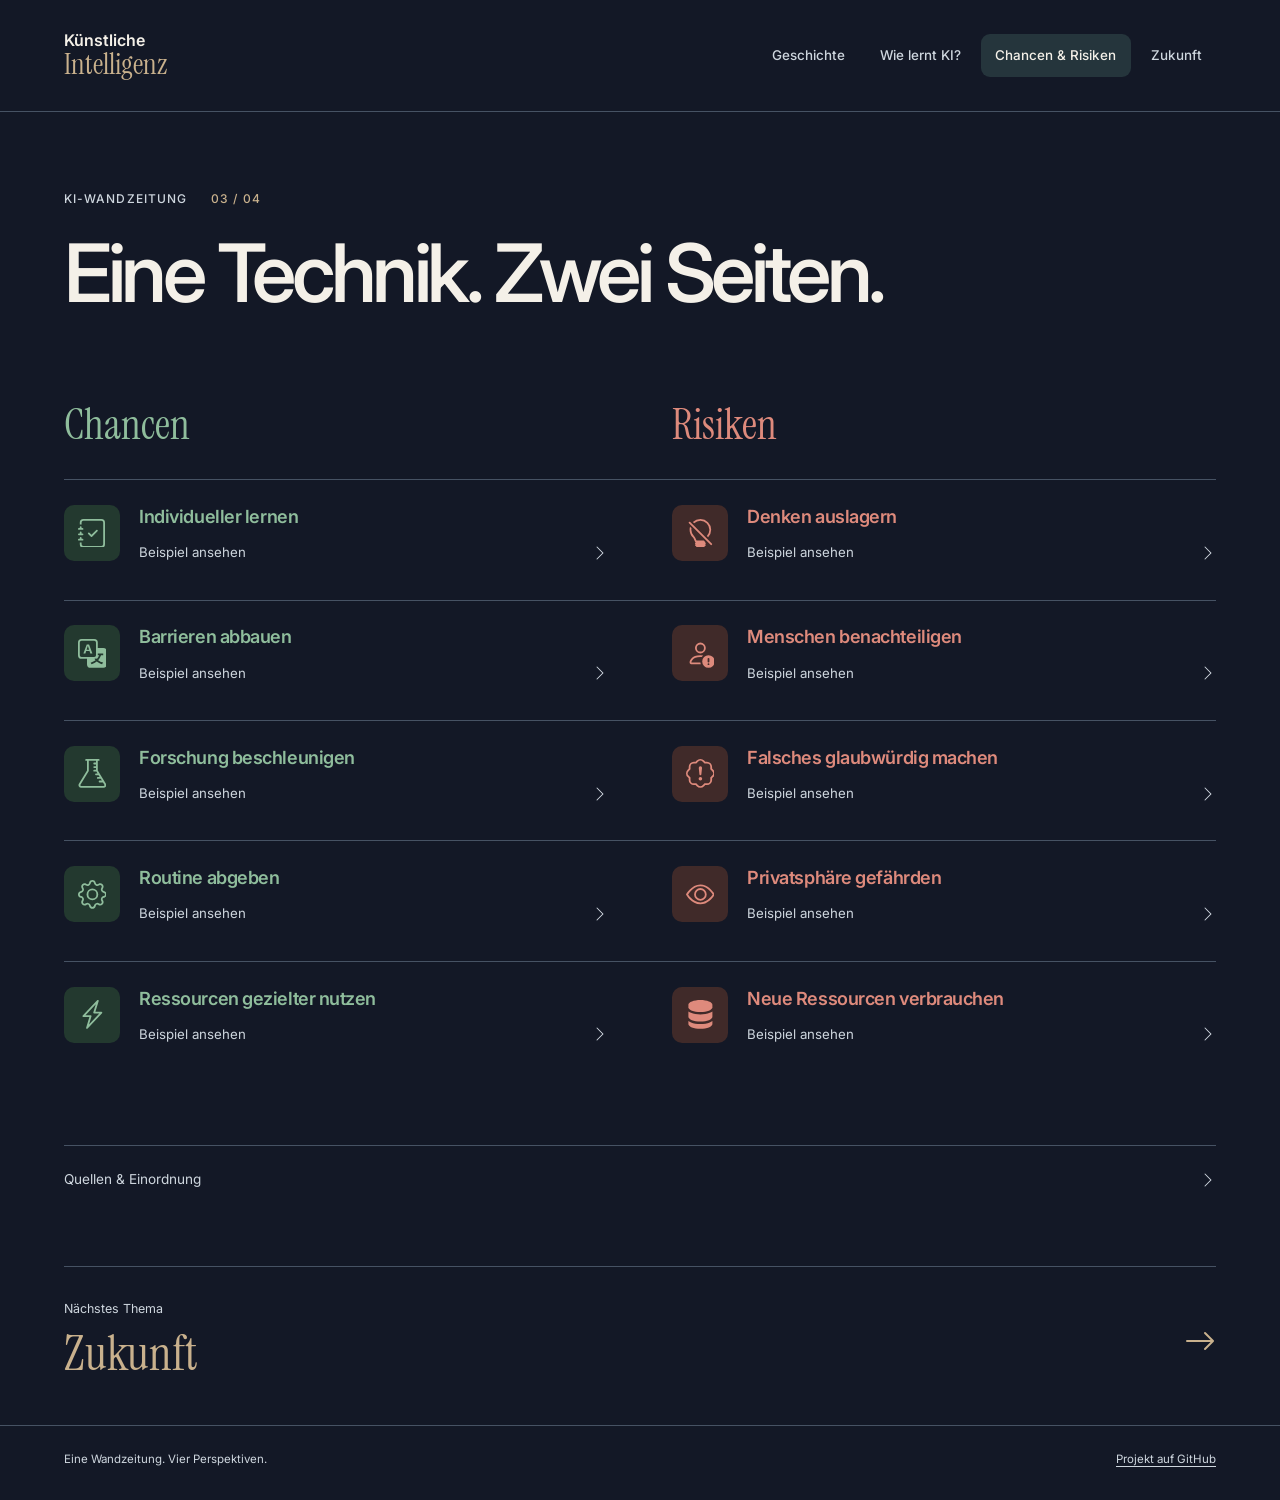
==== chancen-risiken.html @ 0dd1bd1d "Add responsive KI wall newspaper with four accessible topic pages" ====
<!doctype html>
<html lang="de"><head><meta charset="utf-8"><meta name="viewport" content="width=device-width,initial-scale=1"><meta name="theme-color" content="#131826"><meta name="description" content="Eine Technik. Zwei Seiten. – die digitale KI-Wandzeitung für Klassen 9–12."><title>Eine Technik. Zwei Seiten. · KI-Wandzeitung</title><link rel="icon" href="assets/favicon.svg" type="image/svg+xml"><link rel="stylesheet" href="styles.css"><script src="app.js" defer></script></head>
<body class="page-chancen-risiken"><a class="skip" href="#inhalt">Zum Inhalt</a><header class="site-header"><a class="brand" href="geschichte.html">Künstliche <span>Intelligenz</span></a><button class="menu-toggle" hidden aria-expanded="false" aria-controls="navigation">Menü <svg class="icon" viewBox="0 0 16 16" fill="currentColor" aria-hidden="true">
  <path fill-rule="evenodd" d="M4.646 1.646a.5.5 0 0 1 .708 0l6 6a.5.5 0 0 1 0 .708l-6 6a.5.5 0 0 1-.708-.708L10.293 8 4.646 2.354a.5.5 0 0 1 0-.708"/>
</svg></button><nav id="navigation" aria-label="Themen"><a href="geschichte.html" >Geschichte</a><a href="lernen.html" >Wie lernt KI?</a><a href="chancen-risiken.html" aria-current="page">Chancen &amp; Risiken</a><a href="zukunft.html" >Zukunft</a></nav></header>
<main id="inhalt"><div class="page-heading"><p class="eyebrow">KI-Wandzeitung <span>03 / 04</span></p><h1>Eine Technik. Zwei Seiten.</h1></div><div class="comparison-head"><span class="green">Chancen</span><span class="red">Risiken</span></div><div class="comparison"><section class="comparison-pair" aria-label="Individueller lernen / Denken auslagern"><article class="comparison-item green"><span class="topic-icon"><svg class="icon" viewBox="0 0 16 16" fill="currentColor" aria-hidden="true">
  <path fill-rule="evenodd" d="M10.854 6.146a.5.5 0 0 1 0 .708l-3 3a.5.5 0 0 1-.708 0l-1.5-1.5a.5.5 0 1 1 .708-.708L7.5 8.793l2.646-2.647a.5.5 0 0 1 .708 0"/>
  <path d="M3 0h10a2 2 0 0 1 2 2v12a2 2 0 0 1-2 2H3a2 2 0 0 1-2-2v-1h1v1a1 1 0 0 0 1 1h10a1 1 0 0 0 1-1V2a1 1 0 0 0-1-1H3a1 1 0 0 0-1 1v1H1V2a2 2 0 0 1 2-2"/>
  <path d="M1 5v-.5a.5.5 0 0 1 1 0V5h.5a.5.5 0 0 1 0 1h-2a.5.5 0 0 1 0-1zm0 3v-.5a.5.5 0 0 1 1 0V8h.5a.5.5 0 0 1 0 1h-2a.5.5 0 0 1 0-1zm0 3v-.5a.5.5 0 0 1 1 0v.5h.5a.5.5 0 0 1 0 1h-2a.5.5 0 0 1 0-1z"/>
</svg></span><div><p class="mobile-label">Chance</p><h2>Individueller lernen</h2><details ><summary>Beispiel ansehen<svg class="icon" viewBox="0 0 16 16" fill="currentColor" aria-hidden="true">
  <path fill-rule="evenodd" d="M4.646 1.646a.5.5 0 0 1 .708 0l6 6a.5.5 0 0 1 0 .708l-6 6a.5.5 0 0 1-.708-.708L10.293 8 4.646 2.354a.5.5 0 0 1 0-.708"/>
</svg></summary><div class="detail-copy"><p>Erklärungen und Übungen können zum eigenen Tempo passen.</p></div></details></div></article><article class="comparison-item red"><span class="topic-icon"><svg class="icon" viewBox="0 0 16 16" fill="currentColor" aria-hidden="true">
  <path fill-rule="evenodd" d="M2.23 4.35A6 6 0 0 0 2 6c0 1.691.7 3.22 1.826 4.31.203.196.359.4.453.619l.762 1.769A.5.5 0 0 0 5.5 13a.5.5 0 0 0 0 1 .5.5 0 0 0 0 1l.224.447a1 1 0 0 0 .894.553h2.764a1 1 0 0 0 .894-.553L10.5 15a.5.5 0 0 0 0-1 .5.5 0 0 0 0-1 .5.5 0 0 0 .288-.091L9.878 12H5.83l-.632-1.467a3 3 0 0 0-.676-.941 4.98 4.98 0 0 1-1.455-4.405zm1.588-2.653.708.707a5 5 0 0 1 7.07 7.07l.707.707a6 6 0 0 0-8.484-8.484zm-2.172-.051a.5.5 0 0 1 .708 0l12 12a.5.5 0 0 1-.708.708l-12-12a.5.5 0 0 1 0-.708"/>
</svg></span><div><p class="mobile-label">Risiko</p><h2>Denken auslagern</h2><details ><summary>Beispiel ansehen<svg class="icon" viewBox="0 0 16 16" fill="currentColor" aria-hidden="true">
  <path fill-rule="evenodd" d="M4.646 1.646a.5.5 0 0 1 .708 0l6 6a.5.5 0 0 1 0 .708l-6 6a.5.5 0 0 1-.708-.708L10.293 8 4.646 2.354a.5.5 0 0 1 0-.708"/>
</svg></summary><div class="detail-copy"><p>Fertige Lösungen können beim Üben das eigene Denken ersetzen.</p></div></details></div></article></section><section class="comparison-pair" aria-label="Barrieren abbauen / Menschen benachteiligen"><article class="comparison-item green"><span class="topic-icon"><svg class="icon" viewBox="0 0 16 16" fill="currentColor" aria-hidden="true">
  <path d="M4.545 6.714 4.11 8H3l1.862-5h1.284L8 8H6.833l-.435-1.286zm1.634-.736L5.5 3.956h-.049l-.679 2.022z"/>
  <path d="M0 2a2 2 0 0 1 2-2h7a2 2 0 0 1 2 2v3h3a2 2 0 0 1 2 2v7a2 2 0 0 1-2 2H7a2 2 0 0 1-2-2v-3H2a2 2 0 0 1-2-2zm2-1a1 1 0 0 0-1 1v7a1 1 0 0 0 1 1h7a1 1 0 0 0 1-1V2a1 1 0 0 0-1-1zm7.138 9.995q.289.451.63.846c-.748.575-1.673 1.001-2.768 1.292.178.217.451.635.555.867 1.125-.359 2.08-.844 2.886-1.494.777.665 1.739 1.165 2.93 1.472.133-.254.414-.673.629-.89-1.125-.253-2.057-.694-2.82-1.284.681-.747 1.222-1.651 1.621-2.757H14V8h-3v1.047h.765c-.318.844-.74 1.546-1.272 2.13a6 6 0 0 1-.415-.492 2 2 0 0 1-.94.31"/>
</svg></span><div><p class="mobile-label">Chance</p><h2>Barrieren abbauen</h2><details ><summary>Beispiel ansehen<svg class="icon" viewBox="0 0 16 16" fill="currentColor" aria-hidden="true">
  <path fill-rule="evenodd" d="M4.646 1.646a.5.5 0 0 1 .708 0l6 6a.5.5 0 0 1 0 .708l-6 6a.5.5 0 0 1-.708-.708L10.293 8 4.646 2.354a.5.5 0 0 1 0-.708"/>
</svg></summary><div class="detail-copy"><p>Automatische Untertitel können Videos zugänglicher machen.</p></div></details></div></article><article class="comparison-item red"><span class="topic-icon"><svg class="icon" viewBox="0 0 16 16" fill="currentColor" aria-hidden="true">
  <path d="M11 5a3 3 0 1 1-6 0 3 3 0 0 1 6 0M8 7a2 2 0 1 0 0-4 2 2 0 0 0 0 4m.256 7a4.5 4.5 0 0 1-.229-1.004H3c.001-.246.154-.986.832-1.664C4.484 10.68 5.711 10 8 10q.39 0 .74.025c.226-.341.496-.65.804-.918Q8.844 9.002 8 9c-5 0-6 3-6 4s1 1 1 1z"/>
  <path d="M16 12.5a3.5 3.5 0 1 1-7 0 3.5 3.5 0 0 1 7 0m-3.5-2a.5.5 0 0 0-.5.5v1.5a.5.5 0 0 0 1 0V11a.5.5 0 0 0-.5-.5m0 4a.5.5 0 1 0 0-1 .5.5 0 0 0 0 1"/>
</svg></span><div><p class="mobile-label">Risiko</p><h2>Menschen benachteiligen</h2><details ><summary>Beispiel ansehen<svg class="icon" viewBox="0 0 16 16" fill="currentColor" aria-hidden="true">
  <path fill-rule="evenodd" d="M4.646 1.646a.5.5 0 0 1 .708 0l6 6a.5.5 0 0 1 0 .708l-6 6a.5.5 0 0 1-.708-.708L10.293 8 4.646 2.354a.5.5 0 0 1 0-.708"/>
</svg></summary><div class="detail-copy"><p>Gesichtserkennung kann je nach Gruppe unterschiedlich oft irren.</p></div></details></div></article></section><section class="comparison-pair" aria-label="Forschung beschleunigen / Falsches glaubwürdig machen"><article class="comparison-item green"><span class="topic-icon"><svg class="icon" viewBox="0 0 16 16" fill="currentColor" aria-hidden="true">
  <path d="M4.5 0a.5.5 0 0 0 0 1H5v5.36L.503 13.717A1.5 1.5 0 0 0 1.783 16h12.434a1.5 1.5 0 0 0 1.28-2.282L11 6.359V1h.5a.5.5 0 0 0 0-1zM10 2H9a.5.5 0 0 0 0 1h1v1H9a.5.5 0 0 0 0 1h1v1H9a.5.5 0 0 0 0 1h1.22l.61 1H10a.5.5 0 1 0 0 1h1.442l.611 1H11a.5.5 0 1 0 0 1h1.664l.611 1H12a.5.5 0 1 0 0 1h1.886l.758 1.24a.5.5 0 0 1-.427.76H1.783a.5.5 0 0 1-.427-.76l4.57-7.48A.5.5 0 0 0 6 6.5V1h4z"/>
</svg></span><div><p class="mobile-label">Chance</p><h2>Forschung beschleunigen</h2><details ><summary>Beispiel ansehen<svg class="icon" viewBox="0 0 16 16" fill="currentColor" aria-hidden="true">
  <path fill-rule="evenodd" d="M4.646 1.646a.5.5 0 0 1 .708 0l6 6a.5.5 0 0 1 0 .708l-6 6a.5.5 0 0 1-.708-.708L10.293 8 4.646 2.354a.5.5 0 0 1 0-.708"/>
</svg></summary><div class="detail-copy"><p>KI findet Muster und kann Stoffe für Labortests vorschlagen.</p></div></details></div></article><article class="comparison-item red"><span class="topic-icon"><svg class="icon" viewBox="0 0 16 16" fill="currentColor" aria-hidden="true">
  <path d="M7.001 11a1 1 0 1 1 2 0 1 1 0 0 1-2 0M7.1 4.995a.905.905 0 1 1 1.8 0l-.35 3.507a.553.553 0 0 1-1.1 0z"/>
  <path d="m10.273 2.513-.921-.944.715-.698.622.637.89-.011a2.89 2.89 0 0 1 2.924 2.924l-.01.89.636.622a2.89 2.89 0 0 1 0 4.134l-.637.622.011.89a2.89 2.89 0 0 1-2.924 2.924l-.89-.01-.622.636a2.89 2.89 0 0 1-4.134 0l-.622-.637-.89.011a2.89 2.89 0 0 1-2.924-2.924l.01-.89-.636-.622a2.89 2.89 0 0 1 0-4.134l.637-.622-.011-.89a2.89 2.89 0 0 1 2.924-2.924l.89.01.622-.636a2.89 2.89 0 0 1 4.134 0l-.715.698a1.89 1.89 0 0 0-2.704 0l-.92.944-1.32-.016a1.89 1.89 0 0 0-1.911 1.912l.016 1.318-.944.921a1.89 1.89 0 0 0 0 2.704l.944.92-.016 1.32a1.89 1.89 0 0 0 1.912 1.911l1.318-.016.921.944a1.89 1.89 0 0 0 2.704 0l.92-.944 1.32.016a1.89 1.89 0 0 0 1.911-1.912l-.016-1.318.944-.921a1.89 1.89 0 0 0 0-2.704l-.944-.92.016-1.32a1.89 1.89 0 0 0-1.912-1.911z"/>
</svg></span><div><p class="mobile-label">Risiko</p><h2>Falsches glaubwürdig machen</h2><details ><summary>Beispiel ansehen<svg class="icon" viewBox="0 0 16 16" fill="currentColor" aria-hidden="true">
  <path fill-rule="evenodd" d="M4.646 1.646a.5.5 0 0 1 .708 0l6 6a.5.5 0 0 1 0 .708l-6 6a.5.5 0 0 1-.708-.708L10.293 8 4.646 2.354a.5.5 0 0 1 0-.708"/>
</svg></summary><div class="detail-copy"><p>Chatbots können Fakten erfinden. Deepfakes können echt wirken.</p></div></details></div></article></section><section class="comparison-pair" aria-label="Routine abgeben / Privatsphäre gefährden"><article class="comparison-item green"><span class="topic-icon"><svg class="icon" viewBox="0 0 16 16" fill="currentColor" aria-hidden="true">
  <path d="M8 4.754a3.246 3.246 0 1 0 0 6.492 3.246 3.246 0 0 0 0-6.492M5.754 8a2.246 2.246 0 1 1 4.492 0 2.246 2.246 0 0 1-4.492 0"/>
  <path d="M9.796 1.343c-.527-1.79-3.065-1.79-3.592 0l-.094.319a.873.873 0 0 1-1.255.52l-.292-.16c-1.64-.892-3.433.902-2.54 2.541l.159.292a.873.873 0 0 1-.52 1.255l-.319.094c-1.79.527-1.79 3.065 0 3.592l.319.094a.873.873 0 0 1 .52 1.255l-.16.292c-.892 1.64.901 3.434 2.541 2.54l.292-.159a.873.873 0 0 1 1.255.52l.094.319c.527 1.79 3.065 1.79 3.592 0l.094-.319a.873.873 0 0 1 1.255-.52l.292.16c1.64.893 3.434-.902 2.54-2.541l-.159-.292a.873.873 0 0 1 .52-1.255l.319-.094c1.79-.527 1.79-3.065 0-3.592l-.319-.094a.873.873 0 0 1-.52-1.255l.16-.292c.893-1.64-.902-3.433-2.541-2.54l-.292.159a.873.873 0 0 1-1.255-.52zm-2.633.283c.246-.835 1.428-.835 1.674 0l.094.319a1.873 1.873 0 0 0 2.693 1.115l.291-.16c.764-.415 1.6.42 1.184 1.185l-.159.292a1.873 1.873 0 0 0 1.116 2.692l.318.094c.835.246.835 1.428 0 1.674l-.319.094a1.873 1.873 0 0 0-1.115 2.693l.16.291c.415.764-.42 1.6-1.185 1.184l-.291-.159a1.873 1.873 0 0 0-2.693 1.116l-.094.318c-.246.835-1.428.835-1.674 0l-.094-.319a1.873 1.873 0 0 0-2.692-1.115l-.292.16c-.764.415-1.6-.42-1.184-1.185l.159-.291A1.873 1.873 0 0 0 1.945 8.93l-.319-.094c-.835-.246-.835-1.428 0-1.674l.319-.094A1.873 1.873 0 0 0 3.06 4.377l-.16-.292c-.415-.764.42-1.6 1.185-1.184l.292.159a1.873 1.873 0 0 0 2.692-1.115z"/>
</svg></span><div><p class="mobile-label">Chance</p><h2>Routine abgeben</h2><details ><summary>Beispiel ansehen<svg class="icon" viewBox="0 0 16 16" fill="currentColor" aria-hidden="true">
  <path fill-rule="evenodd" d="M4.646 1.646a.5.5 0 0 1 .708 0l6 6a.5.5 0 0 1 0 .708l-6 6a.5.5 0 0 1-.708-.708L10.293 8 4.646 2.354a.5.5 0 0 1 0-.708"/>
</svg></summary><div class="detail-copy"><p>KI kann Routine beschleunigen. Prüfen und Korrigieren kostet Zeit.</p></div></details></div></article><article class="comparison-item red"><span class="topic-icon"><svg class="icon" viewBox="0 0 16 16" fill="currentColor" aria-hidden="true">
  <path d="M16 8s-3-5.5-8-5.5S0 8 0 8s3 5.5 8 5.5S16 8 16 8M1.173 8a13 13 0 0 1 1.66-2.043C4.12 4.668 5.88 3.5 8 3.5s3.879 1.168 5.168 2.457A13 13 0 0 1 14.828 8q-.086.13-.195.288c-.335.48-.83 1.12-1.465 1.755C11.879 11.332 10.119 12.5 8 12.5s-3.879-1.168-5.168-2.457A13 13 0 0 1 1.172 8z"/>
  <path d="M8 5.5a2.5 2.5 0 1 0 0 5 2.5 2.5 0 0 0 0-5M4.5 8a3.5 3.5 0 1 1 7 0 3.5 3.5 0 0 1-7 0"/>
</svg></span><div><p class="mobile-label">Risiko</p><h2>Privatsphäre gefährden</h2><details ><summary>Beispiel ansehen<svg class="icon" viewBox="0 0 16 16" fill="currentColor" aria-hidden="true">
  <path fill-rule="evenodd" d="M4.646 1.646a.5.5 0 0 1 .708 0l6 6a.5.5 0 0 1 0 .708l-6 6a.5.5 0 0 1-.708-.708L10.293 8 4.646 2.354a.5.5 0 0 1 0-.708"/>
</svg></summary><div class="detail-copy"><p>Wer eine Klassenliste hochlädt, gibt Daten an den Dienst weiter.</p></div></details></div></article></section><section class="comparison-pair" aria-label="Ressourcen gezielter nutzen / Neue Ressourcen verbrauchen"><article class="comparison-item green"><span class="topic-icon"><svg class="icon" viewBox="0 0 16 16" fill="currentColor" aria-hidden="true">
  <path d="M11.251.068a.5.5 0 0 1 .227.58L9.677 6.5H13a.5.5 0 0 1 .364.843l-8 8.5a.5.5 0 0 1-.842-.49L6.323 9.5H3a.5.5 0 0 1-.364-.843l8-8.5a.5.5 0 0 1 .615-.09zM4.157 8.5H7a.5.5 0 0 1 .478.647L6.11 13.59l5.732-6.09H9a.5.5 0 0 1-.478-.647L9.89 2.41z"/>
</svg></span><div><p class="mobile-label">Chance</p><h2>Ressourcen gezielter nutzen</h2><details ><summary>Beispiel ansehen<svg class="icon" viewBox="0 0 16 16" fill="currentColor" aria-hidden="true">
  <path fill-rule="evenodd" d="M4.646 1.646a.5.5 0 0 1 .708 0l6 6a.5.5 0 0 1 0 .708l-6 6a.5.5 0 0 1-.708-.708L10.293 8 4.646 2.354a.5.5 0 0 1 0-.708"/>
</svg></summary><div class="detail-copy"><p>KI kann Energiebedarf vorhersagen und Anlagen effizienter steuern.</p></div></details></div></article><article class="comparison-item red"><span class="topic-icon"><svg class="icon" viewBox="0 0 16 16" fill="currentColor" aria-hidden="true">
  <path d="M1.333 2.667C1.333 1.194 4.318 0 8 0s6.667 1.194 6.667 2.667V4c0 1.473-2.985 2.667-6.667 2.667S1.333 5.473 1.333 4z"/>
  <path d="M1.333 6.334v3C1.333 10.805 4.318 12 8 12s6.667-1.194 6.667-2.667V6.334a6.5 6.5 0 0 1-1.458.79C11.81 7.684 9.967 8 8 8s-3.809-.317-5.208-.876a6.5 6.5 0 0 1-1.458-.79z"/>
  <path d="M14.667 11.668a6.5 6.5 0 0 1-1.458.789c-1.4.56-3.242.876-5.21.876-1.966 0-3.809-.316-5.208-.876a6.5 6.5 0 0 1-1.458-.79v1.666C1.333 14.806 4.318 16 8 16s6.667-1.194 6.667-2.667z"/>
</svg></span><div><p class="mobile-label">Risiko</p><h2>Neue Ressourcen verbrauchen</h2><details ><summary>Beispiel ansehen<svg class="icon" viewBox="0 0 16 16" fill="currentColor" aria-hidden="true">
  <path fill-rule="evenodd" d="M4.646 1.646a.5.5 0 0 1 .708 0l6 6a.5.5 0 0 1 0 .708l-6 6a.5.5 0 0 1-.708-.708L10.293 8 4.646 2.354a.5.5 0 0 1 0-.708"/>
</svg></summary><div class="detail-copy"><p>Training und Nutzung brauchen Strom. Je nach Kühlung auch Wasser.</p></div></details></div></article></section></div><aside class="sources" aria-label="Quellen"><details ><summary>Quellen &amp; Einordnung<svg class="icon" viewBox="0 0 16 16" fill="currentColor" aria-hidden="true">
  <path fill-rule="evenodd" d="M4.646 1.646a.5.5 0 0 1 .708 0l6 6a.5.5 0 0 1 0 .708l-6 6a.5.5 0 0 1-.708-.708L10.293 8 4.646 2.354a.5.5 0 0 1 0-.708"/>
</svg></summary><div class="detail-copy"><p>Chancen und Risiken hängen vom Einsatz ab. Die Beispiele sind keine Garantie für jedes KI-System. Quellenrecherche: 24.10.–10.11.2026.</p><ul><li><a href="https://www.unesco.org/en/articles/guidance-generative-ai-education-and-research">UNESCO · KI und Bildung</a></li><li><a href="https://www.nist.gov/itl/ai-risk-management-framework">NIST · AI Risk Management Framework</a></li><li><a href="https://nvlpubs.nist.gov/nistpubs/ir/2019/NIST.IR.8280.pdf">NIST · Gesichtserkennung und demografische Effekte</a></li><li><a href="https://www.iea.org/reports/energy-and-ai/energy-demand-from-ai">IEA · Energiebedarf von KI</a></li></ul></div></details></aside><a class="next-page" href="zukunft.html"><span>Nächstes Thema<strong>Zukunft</strong></span><svg class="icon" viewBox="0 0 16 16" fill="currentColor" aria-hidden="true">
  <path fill-rule="evenodd" d="M1 8a.5.5 0 0 1 .5-.5h11.793l-3.147-3.146a.5.5 0 0 1 .708-.708l4 4a.5.5 0 0 1 0 .708l-4 4a.5.5 0 0 1-.708-.708L13.293 8.5H1.5A.5.5 0 0 1 1 8"/>
</svg></a></main><footer class="site-footer"><span>Eine Wandzeitung. Vier Perspektiven.</span><a href="https://github.com/bennetze/ki-wandzeitung">Projekt auf GitHub</a></footer></body></html>
---- styles.css ----
@font-face{font-family:Inter;src:url('assets/fonts/Inter.woff2') format('woff2');font-weight:100 900;font-display:swap}@font-face{font-family:'Instrument Serif';src:url('assets/fonts/InstrumentSerif.woff2') format('woff2');font-weight:400;font-display:swap}
:root{color-scheme:dark;--bg:#131826;--text:#F4F0E8;--secondary:#CED6DE;--line:#465263;--blue:#A1B6C0;--green:#8FBD9C;--red:#DE8A7C;--sand:#C9B18D;--blue-field:#25353C;--green-field:#23392F;--red-field:#402A29;--sand-field:#3C3429;--step:#202633;--learning-blue:#B9D8EB;--learning-green:#B3DEC5;--learning-red:#F6AD9D}
*{box-sizing:border-box}html{scroll-behavior:smooth;scroll-padding-top:7rem}body{margin:0;background:var(--bg);color:var(--text);font-family:Inter,sans-serif;font-size:16px;line-height:1.6;-webkit-font-smoothing:antialiased}a{color:inherit;text-underline-offset:.22em}button,summary,a{-webkit-tap-highlight-color:transparent}button{font:inherit}a:focus-visible,button:focus-visible,summary:focus-visible{outline:3px solid var(--learning-blue);outline-offset:6px;border-radius:4px}button,summary{cursor:pointer}.icon{width:1.35em;height:1.35em;display:block;flex-shrink:0}.blue{--accent:var(--blue);--field:var(--blue-field);color:var(--blue)}.green{--accent:var(--green);--field:var(--green-field);color:var(--green)}.red{--accent:var(--red);--field:var(--red-field);color:var(--red)}.sand{--accent:var(--sand);--field:var(--sand-field);color:var(--sand)}
.skip{position:fixed;top:1rem;left:1rem;z-index:50;padding:.6rem 1rem;background:var(--text);color:var(--bg);transform:translateY(-180%)}.skip:focus{transform:translateY(0)}.site-header{max-width:1440px;margin:auto;display:flex;justify-content:space-between;align-items:center;gap:2rem;padding:2rem clamp(1.25rem,5vw,5rem);border-bottom:1px solid var(--line)}.brand{text-decoration:none;font-weight:600;font-size:1rem;line-height:1.05;flex-shrink:0}.brand span{display:block;font-family:'Instrument Serif',serif;font-weight:400;font-size:1.8rem;color:var(--sand)}nav{display:flex;flex-wrap:wrap;gap:.35rem}nav a{display:block;padding:.65rem .9rem;border-radius:9px;text-decoration:none;font-size:.84rem;font-weight:500;color:var(--secondary);transition:background .2s,color .2s}nav a:hover{background:var(--step);color:var(--text)}nav a[aria-current]{background:var(--blue-field);color:var(--text)}.menu-toggle{display:none;align-items:center;gap:.7rem;border:1px solid var(--line);border-radius:8px;background:transparent;color:var(--text);padding:.5rem .75rem}.menu-toggle .icon{width:1rem;transition:transform .2s}.menu-toggle[aria-expanded=true] .icon{transform:rotate(90deg)}
main{max-width:1280px;margin:auto;padding:clamp(2.4rem,6vw,5.7rem) clamp(1.25rem,5vw,5rem) 0}.page-heading{max-width:1050px;margin-bottom:clamp(2.5rem,6vw,5rem)}.eyebrow{display:flex;align-items:center;gap:1.5rem;margin:0 0 1.35rem;color:var(--secondary);font-size:.75rem;font-weight:500;letter-spacing:.09em;text-transform:uppercase}.eyebrow span{color:var(--sand);font-variant-numeric:tabular-nums}h1{font-size:clamp(2.6rem,6.3vw,5.3rem);line-height:1.06;letter-spacing:-.055em;font-weight:550;margin:0;text-wrap:balance}h2{font-size:clamp(1.1rem,2vw,1.55rem);line-height:1.25;letter-spacing:-.025em;font-weight:600;margin:0}h3{font-size:.75rem;letter-spacing:.02em;margin:0 0 .65rem;font-weight:600;color:var(--secondary)}p{margin:0}.lead{font-size:clamp(1.15rem,2.5vw,1.65rem);line-height:1.45;color:var(--secondary);max-width:38rem;margin:-1.3rem 0 2.7rem}.topic-icon{display:flex;align-items:center;justify-content:center;width:4rem;height:4rem;flex-shrink:0;background:var(--field);border-radius:12px;color:var(--accent)}.topic-icon .icon{width:2.05rem;height:2.05rem}
details summary{list-style:none;display:flex;align-items:center;justify-content:space-between;gap:1rem;min-height:44px;font-size:.83rem;color:var(--secondary);user-select:none}summary::-webkit-details-marker{display:none}summary .icon{width:1rem;height:1rem;transition:transform .2s}details[open]>summary .icon{transform:rotate(90deg)}.detail-copy{font-size:.95rem;line-height:1.65;color:var(--secondary);padding:.35rem 0 .65rem;overflow-wrap:anywhere}details[open]>.detail-copy{animation:detail-in .22s ease-out}.sources{border-top:1px solid var(--line);margin-top:4rem;padding-top:.75rem}.sources summary{font-size:.85rem}.sources .detail-copy{max-width:52rem;font-size:.82rem}.sources ul{padding-left:1.2rem;columns:2;column-gap:2rem}.sources li{break-inside:avoid;margin:.4rem 0}.next-page{margin-top:4rem;padding:2rem 0 2.6rem;border-top:1px solid var(--line);display:flex;align-items:center;justify-content:space-between;text-decoration:none;gap:2rem}.next-page span{font-size:.78rem;color:var(--secondary)}.next-page strong{display:block;font-family:'Instrument Serif',serif;font-size:clamp(2rem,4vw,3rem);font-weight:400;line-height:1.2;color:var(--sand);margin-top:.4rem}.next-page>.icon{width:2rem;height:2rem;color:var(--sand);transition:transform .2s}.next-page:hover>.icon{transform:translateX(6px)}.site-footer{max-width:1440px;margin:auto;display:flex;justify-content:space-between;gap:1rem;padding:1.5rem clamp(1.25rem,5vw,5rem) 2rem;border-top:1px solid var(--line);font-size:.72rem;color:var(--secondary)}
.history-intro{display:flex;align-items:center;justify-content:space-between;gap:2rem;margin-bottom:3rem}.history-intro p{font-family:'Instrument Serif',serif;font-size:clamp(2.4rem,6vw,5rem);color:var(--blue);line-height:1}.history-intro p span{padding:0 .2em;color:var(--line)}.timeline{list-style:none;display:grid;grid-template-columns:repeat(3,minmax(0,1fr));gap:3rem 2.5rem;padding:0;margin:0}.timeline-entry{position:relative;border-top:2px solid var(--accent);padding:1.5rem 0 0}.timeline-entry:before{content:'';position:absolute;top:-5px;left:0;width:8px;height:8px;border-radius:50%;background:var(--accent)}.year{font-size:clamp(1.25rem,2.5vw,1.9rem);font-weight:600;letter-spacing:-.035em;line-height:1.2;margin-bottom:.8rem}.timeline h2{font-size:1.1rem;color:var(--text);min-height:2.8rem}.timeline details{margin-top:.3rem}
.learning-steps{list-style:none;padding:0;margin:0;display:grid;gap:1rem}.learning-step{background:var(--step);border-radius:12px;display:grid;grid-template-columns:1.06fr 1fr;gap:2rem;padding:1.6rem 1.8rem}.step-copy{display:grid;grid-template-columns:2rem 1fr;column-gap:1rem;align-content:start}.step-number{display:flex;align-items:center;justify-content:center;width:2rem;height:2rem;border-radius:6px;background:var(--learning-blue);color:#141725;font-size:1.1rem;font-weight:650}.step-copy h2{align-self:center;font-size:1.17rem}.step-copy details{grid-column:2;margin-top:.35rem}.step-copy .detail-copy{font-size:.9rem}.step-graphic{border-left:1px solid var(--line);padding-left:1.8rem;display:flex;align-items:center;justify-content:center;min-width:0}.prediction{display:flex;align-items:center;justify-content:space-between;gap:.7rem;width:100%}.digit-example{margin:0;display:flex;flex-direction:column;align-items:center;gap:.4rem;flex-shrink:0}.digit{display:block;width:4.3rem;height:4.4rem;background:#F7F3EA;color:#141725;border-radius:9px;padding:6px 11px}.digit-example figcaption{font-size:.68rem;line-height:1.3;color:var(--secondary);text-align:center}.prediction-arrow .icon{color:var(--learning-blue);width:1.45rem;height:1.45rem}.answer{display:flex;flex-direction:column;text-align:center;line-height:1.2;gap:.35rem}.answer span{font-size:.75rem;font-weight:600}.answer strong{font-size:2.65rem;font-weight:550}.prediction .red{color:var(--learning-red)}.prediction .green{color:var(--learning-green)}.weight-example{width:100%}.weight-example>p{color:var(--learning-green);font-size:.86rem;font-weight:600;margin-bottom:.8rem}.bar-row{display:grid;grid-template-columns:4.5rem 1fr;gap:.5rem;align-items:center;margin:.6rem 0;font-size:.74rem;color:var(--secondary)}.bar-track{display:block}.bar{height:7px;display:block;border-radius:4px}.before{width:30%;background:#7CB1A0}.after{width:92%;background:var(--learning-green)}.more-digits{display:flex;gap:3rem}.test-section{margin-top:1.8rem;border-radius:12px;background:#24323E;padding:1.6rem 1.8rem;display:flex;align-items:center;justify-content:space-between;gap:2rem}.test-section h2{color:var(--learning-blue);font-size:1.2rem;margin-bottom:.7rem}.test-section p{font-size:.95rem;max-width:36rem}.test-section .digit{width:4.5rem;height:4.5rem}
.comparison-head{display:grid;grid-template-columns:1fr 1fr;gap:4rem;font-family:'Instrument Serif',serif;font-size:2.6rem;margin-bottom:1.3rem}.comparison-pair{display:grid;grid-template-columns:minmax(0,1fr) minmax(0,1fr);gap:4rem;padding:1.55rem 0;border-top:1px solid var(--line)}.comparison-item{display:grid;grid-template-columns:3.5rem 1fr;gap:1.2rem;align-items:start}.comparison-item .topic-icon{width:3.5rem;height:3.5rem;border-radius:10px}.comparison-item .topic-icon .icon{width:1.8rem;height:1.8rem}.comparison-item h2{font-size:1.13rem}.comparison-item details{margin-top:.2rem}.mobile-label{display:none;font-size:.67rem;letter-spacing:.06em;text-transform:uppercase;margin-bottom:.3rem}
.future-topic{display:grid;grid-template-columns:1.2fr 1fr;gap:1.4rem 3rem;padding:2rem 0;border-top:1px solid var(--line)}.future-title{grid-column:1/-1;display:flex;gap:1.2rem;align-items:center}.future-title h2{font-size:1.6rem}.future-now{padding-left:5.2rem}.future-now p{color:var(--text);font-size:.95rem}.future-possible{padding:.65rem 1.2rem;background:var(--field);border-radius:12px;align-self:start}.future-possible summary{color:var(--accent);font-weight:550}.future-possible .detail-copy{color:var(--text)}
@keyframes arrive{from{opacity:0;transform:translateY(12px)}to{opacity:1;transform:translateY(0)}}@keyframes detail-in{from{opacity:0;transform:translateY(-3px)}to{opacity:1;transform:translateY(0)}}.page-heading{animation:arrive .4s both}main>.timeline,main>.learning-steps,main>.comparison,main>.future-list,main>.history-intro{animation:arrive .45s .08s both}
@media(min-width:1200px){.timeline{gap:3.5rem 3rem}.learning-step{padding:2rem}.step-copy h2{font-size:1.25rem}}
@media(max-width:850px){.site-header{gap:1rem;flex-wrap:wrap}.site-header nav{width:100%}nav a{flex:1;text-align:center}.timeline{grid-template-columns:repeat(2,minmax(0,1fr))}.learning-step{gap:1.2rem;padding:1.3rem}.step-graphic{padding-left:1.2rem}.step-copy{column-gap:.65rem}.step-copy h2{font-size:1.05rem}.prediction{gap:.4rem}.digit{width:3.7rem;height:4rem}.comparison-pair,.comparison-head{gap:2rem}.future-topic{gap:1.4rem 2rem}}
@media(max-width:600px){html{scroll-padding-top:1.5rem}.site-header{padding-top:1.25rem;padding-bottom:1.25rem;position:relative}.brand{font-size:.86rem}.brand span{font-size:1.55rem}.menu-toggle:not([hidden]){display:flex}nav{gap:.25rem;padding-top:.6rem}nav a{flex:1 0 45%;text-align:left;padding:.7rem .8rem}.js-menu nav:not(.is-open){display:none}main{padding-top:2.5rem}.page-heading{margin-bottom:2.3rem}h1{font-size:clamp(2.35rem,10.5vw,3.7rem);line-height:1.1}.eyebrow{font-size:.65rem;margin-bottom:1.1rem}.lead{margin:-.6rem 0 2rem;font-size:1.1rem}.history-intro{margin-bottom:2.3rem}.history-intro .topic-icon{width:3.4rem;height:3.4rem}.timeline{display:block;margin-left:.3rem;padding-left:1.5rem;border-left:2px solid var(--line)}.timeline-entry{border-top:0;padding:0 0 2rem}.timeline-entry:before{left:-1.85rem;top:.45rem;width:10px;height:10px;border:2px solid var(--bg);box-sizing:content-box}.year{font-size:1.45rem;margin-bottom:.4rem}.timeline h2{min-height:0;font-size:1.16rem}.timeline details{max-width:28rem}.timeline-entry:last-child{padding-bottom:0}.learning-step{display:block;padding:1.15rem}.step-copy{grid-template-columns:1.9rem 1fr;column-gap:.7rem}.step-copy h2{font-size:1.09rem}.step-number{width:1.9rem;height:1.9rem}.step-copy details{grid-column:1/-1;margin-top:.8rem}.step-graphic{border-left:0;border-top:1px solid var(--line);padding:1.1rem 0 .2rem;margin-top:.8rem;min-height:115px}.prediction{max-width:330px;gap:.7rem}.digit{width:4rem;height:4.3rem}.weight-example{max-width:330px}.more-digits{gap:3rem}.test-section{padding:1.2rem;gap:1.2rem;align-items:flex-start}.test-section h2{font-size:1.1rem}.test-section p{font-size:.88rem}.test-section .digit{width:3.7rem;height:4rem}.test-section figcaption{max-width:4rem;font-size:.62rem}.comparison-head{display:none}.comparison-pair{grid-template-columns:1fr;gap:1.8rem;padding:1.8rem 0}.comparison-item{gap:1rem;grid-template-columns:3rem 1fr}.comparison-item .topic-icon{width:3rem;height:3rem}.comparison-item .topic-icon .icon{width:1.55rem;height:1.55rem}.comparison-item h2{font-size:1.1rem}.mobile-label{display:block}.future-topic{display:block;padding:1.8rem 0}.future-title{gap:1rem;margin-bottom:1.2rem}.future-title h2{font-size:1.45rem}.future-title .topic-icon{width:3.4rem;height:3.4rem}.future-now{padding-left:0}.future-now h3{margin-bottom:.5rem}.future-possible{margin-top:1.2rem}.sources{margin-top:2.5rem}.sources ul{columns:1}.next-page{margin-top:2.5rem;padding:1.7rem 0 2rem}.site-footer{font-size:.65rem;flex-direction:column;gap:.4rem}}
@media(prefers-reduced-motion:reduce){html{scroll-behavior:auto}*,*::before,*::after{animation:none!important;transition:none!important}}
@media print{.site-header,.site-footer,.next-page,.skip{display:none}body{background:white;color:black}main{max-width:none;padding:0}details:not([open])>.detail-copy{display:block}summary .icon{display:none}.detail-copy,.future-now p,.future-possible .detail-copy{color:black}.learning-step,.future-topic,.comparison-pair{break-inside:avoid}h1{font-size:32pt}.page-heading{margin-bottom:1cm}}
h1,h2{overflow-wrap:anywhere;hyphens:auto}
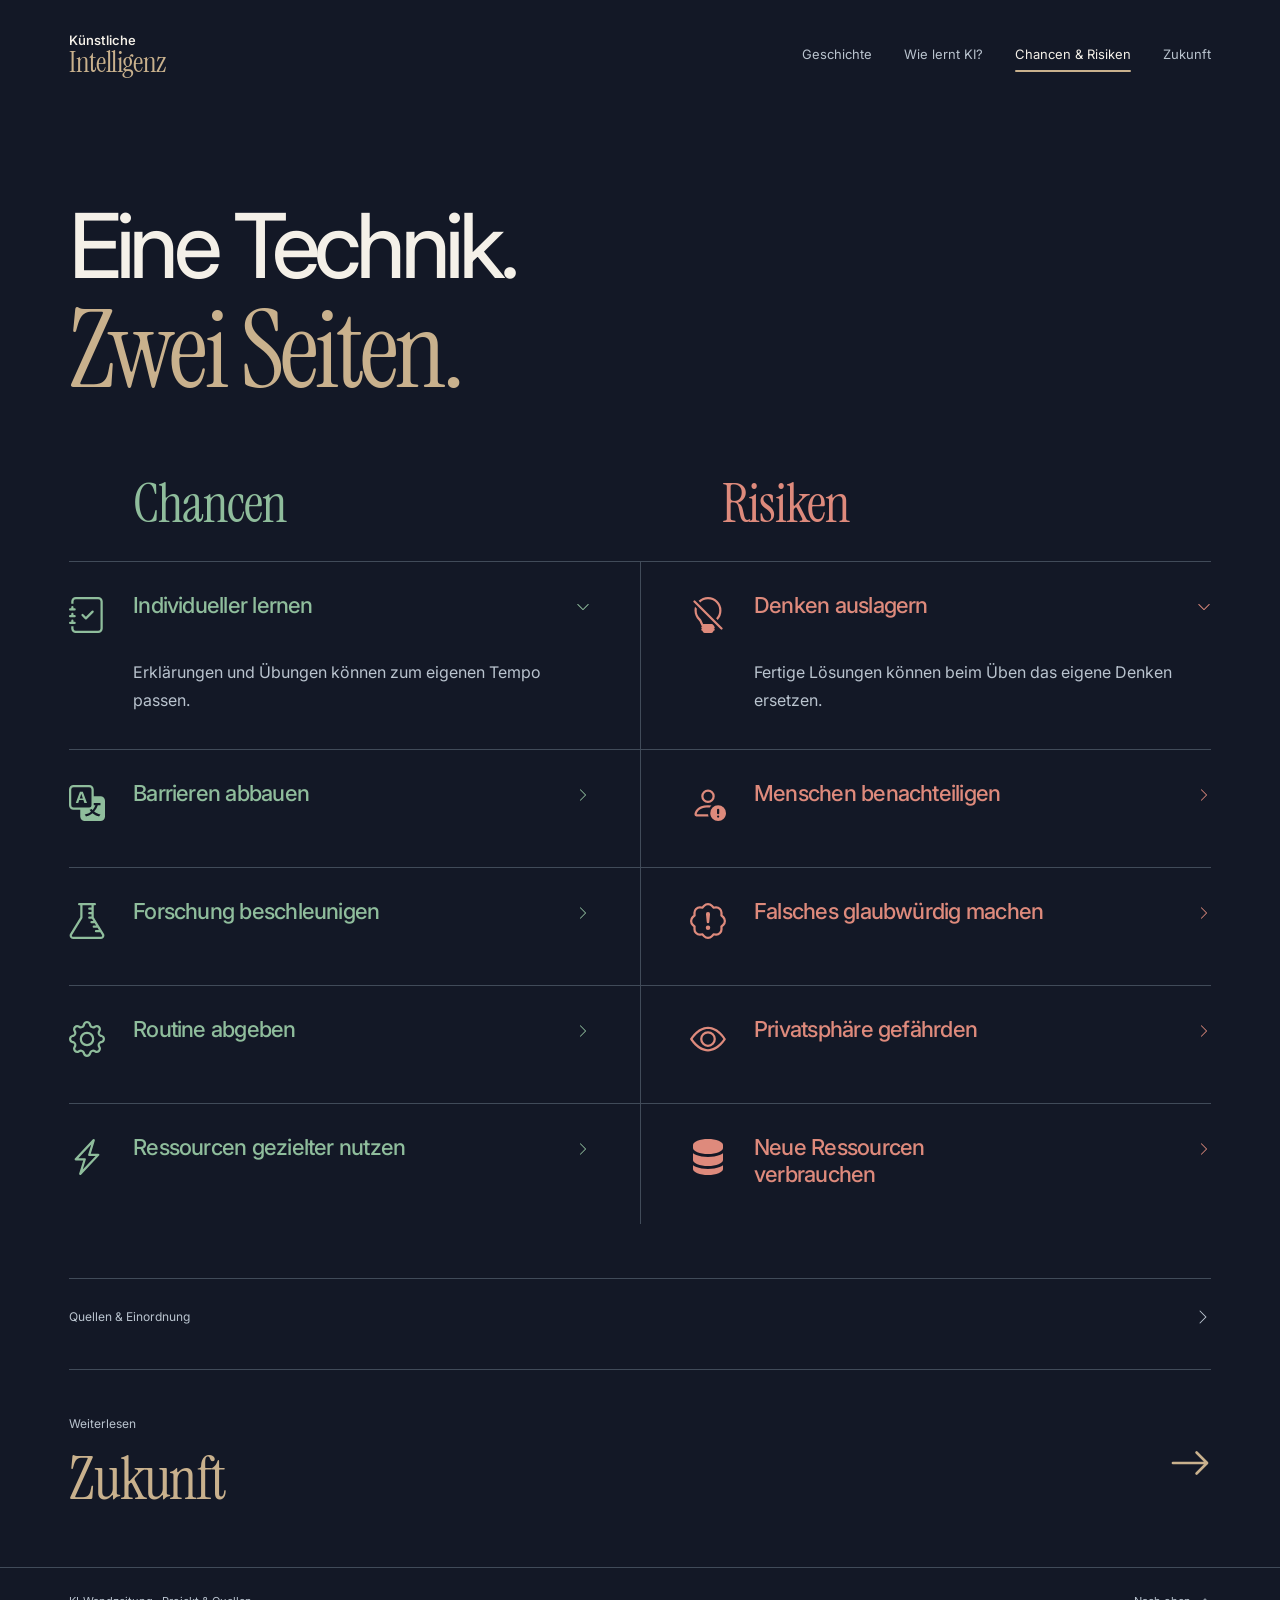
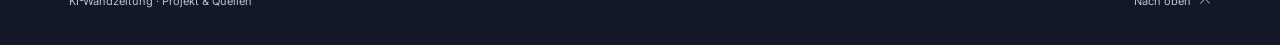
==== commit 329812ab: "Redesign the four pages as a typographic digital exhibition" ====
--- a/chancen-risiken.html
+++ b/chancen-risiken.html
@@ -1,59 +1,63 @@
 <!doctype html>
-<html lang="de"><head><meta charset="utf-8"><meta name="viewport" content="width=device-width,initial-scale=1"><meta name="theme-color" content="#131826"><meta name="description" content="Eine Technik. Zwei Seiten. – die digitale KI-Wandzeitung für Klassen 9–12."><title>Eine Technik. Zwei Seiten. · KI-Wandzeitung</title><link rel="icon" href="assets/favicon.svg" type="image/svg+xml"><link rel="stylesheet" href="styles.css"><script src="app.js" defer></script></head>
-<body class="page-chancen-risiken"><a class="skip" href="#inhalt">Zum Inhalt</a><header class="site-header"><a class="brand" href="geschichte.html">Künstliche <span>Intelligenz</span></a><button class="menu-toggle" hidden aria-expanded="false" aria-controls="navigation">Menü <svg class="icon" viewBox="0 0 16 16" fill="currentColor" aria-hidden="true">
+<html lang="de"><head><meta charset="utf-8"><meta name="viewport" content="width=device-width,initial-scale=1"><meta name="theme-color" content="#131826"><meta name="description" content="Eine Technik. Zwei Seiten. – die digitale KI-Wandzeitung."><title>Eine Technik. Zwei Seiten. · KI-Wandzeitung</title><link rel="icon" href="assets/favicon.svg" type="image/svg+xml"><link rel="preload" href="assets/fonts/Inter.woff2" as="font" type="font/woff2" crossorigin><link rel="preload" href="assets/fonts/InstrumentSerif.woff2" as="font" type="font/woff2" crossorigin><link rel="stylesheet" href="styles.css"><script src="app.js" defer></script></head>
+<body class="page-chancen-risiken"><a class="skip" href="#inhalt">Zum Inhalt</a>
+<header class="site-header"><a class="brand" href="geschichte.html">Künstliche <span>Intelligenz</span></a><button class="menu-toggle" hidden aria-expanded="false" aria-controls="navigation">Themen <svg class="icon" viewBox="0 0 16 16" fill="currentColor" aria-hidden="true">
   <path fill-rule="evenodd" d="M4.646 1.646a.5.5 0 0 1 .708 0l6 6a.5.5 0 0 1 0 .708l-6 6a.5.5 0 0 1-.708-.708L10.293 8 4.646 2.354a.5.5 0 0 1 0-.708"/>
 </svg></button><nav id="navigation" aria-label="Themen"><a href="geschichte.html" >Geschichte</a><a href="lernen.html" >Wie lernt KI?</a><a href="chancen-risiken.html" aria-current="page">Chancen &amp; Risiken</a><a href="zukunft.html" >Zukunft</a></nav></header>
-<main id="inhalt"><div class="page-heading"><p class="eyebrow">KI-Wandzeitung <span>03 / 04</span></p><h1>Eine Technik. Zwei Seiten.</h1></div><div class="comparison-head"><span class="green">Chancen</span><span class="red">Risiken</span></div><div class="comparison"><section class="comparison-pair" aria-label="Individueller lernen / Denken auslagern"><article class="comparison-item green"><span class="topic-icon"><svg class="icon" viewBox="0 0 16 16" fill="currentColor" aria-hidden="true">
+<main id="inhalt"><header class="page-heading"><h1 aria-label="Eine Technik. Zwei Seiten.">Eine Technik.<br><em>Zwei Seiten.</em></h1></header><div class="comparison-head"><h2 class="green">Chancen</h2><h2 class="red">Risiken</h2></div><div class="comparison"><section class="comparison-pair" aria-label="Individueller lernen / Denken auslagern"><article class="comparison-item green"><span class="topic-icon"><svg class="icon" viewBox="0 0 16 16" fill="currentColor" aria-hidden="true">
   <path fill-rule="evenodd" d="M10.854 6.146a.5.5 0 0 1 0 .708l-3 3a.5.5 0 0 1-.708 0l-1.5-1.5a.5.5 0 1 1 .708-.708L7.5 8.793l2.646-2.647a.5.5 0 0 1 .708 0"/>
   <path d="M3 0h10a2 2 0 0 1 2 2v12a2 2 0 0 1-2 2H3a2 2 0 0 1-2-2v-1h1v1a1 1 0 0 0 1 1h10a1 1 0 0 0 1-1V2a1 1 0 0 0-1-1H3a1 1 0 0 0-1 1v1H1V2a2 2 0 0 1 2-2"/>
   <path d="M1 5v-.5a.5.5 0 0 1 1 0V5h.5a.5.5 0 0 1 0 1h-2a.5.5 0 0 1 0-1zm0 3v-.5a.5.5 0 0 1 1 0V8h.5a.5.5 0 0 1 0 1h-2a.5.5 0 0 1 0-1zm0 3v-.5a.5.5 0 0 1 1 0v.5h.5a.5.5 0 0 1 0 1h-2a.5.5 0 0 1 0-1z"/>
-</svg></span><div><p class="mobile-label">Chance</p><h2>Individueller lernen</h2><details ><summary>Beispiel ansehen<svg class="icon" viewBox="0 0 16 16" fill="currentColor" aria-hidden="true">
+</svg></span><div><p class="mobile-label">Chance</p><details open><summary><h2>Individueller lernen</h2><svg class="icon" viewBox="0 0 16 16" fill="currentColor" aria-hidden="true">
   <path fill-rule="evenodd" d="M4.646 1.646a.5.5 0 0 1 .708 0l6 6a.5.5 0 0 1 0 .708l-6 6a.5.5 0 0 1-.708-.708L10.293 8 4.646 2.354a.5.5 0 0 1 0-.708"/>
 </svg></summary><div class="detail-copy"><p>Erklärungen und Übungen können zum eigenen Tempo passen.</p></div></details></div></article><article class="comparison-item red"><span class="topic-icon"><svg class="icon" viewBox="0 0 16 16" fill="currentColor" aria-hidden="true">
   <path fill-rule="evenodd" d="M2.23 4.35A6 6 0 0 0 2 6c0 1.691.7 3.22 1.826 4.31.203.196.359.4.453.619l.762 1.769A.5.5 0 0 0 5.5 13a.5.5 0 0 0 0 1 .5.5 0 0 0 0 1l.224.447a1 1 0 0 0 .894.553h2.764a1 1 0 0 0 .894-.553L10.5 15a.5.5 0 0 0 0-1 .5.5 0 0 0 0-1 .5.5 0 0 0 .288-.091L9.878 12H5.83l-.632-1.467a3 3 0 0 0-.676-.941 4.98 4.98 0 0 1-1.455-4.405zm1.588-2.653.708.707a5 5 0 0 1 7.07 7.07l.707.707a6 6 0 0 0-8.484-8.484zm-2.172-.051a.5.5 0 0 1 .708 0l12 12a.5.5 0 0 1-.708.708l-12-12a.5.5 0 0 1 0-.708"/>
-</svg></span><div><p class="mobile-label">Risiko</p><h2>Denken auslagern</h2><details ><summary>Beispiel ansehen<svg class="icon" viewBox="0 0 16 16" fill="currentColor" aria-hidden="true">
+</svg></span><div><p class="mobile-label">Risiko</p><details open><summary><h2>Denken auslagern</h2><svg class="icon" viewBox="0 0 16 16" fill="currentColor" aria-hidden="true">
   <path fill-rule="evenodd" d="M4.646 1.646a.5.5 0 0 1 .708 0l6 6a.5.5 0 0 1 0 .708l-6 6a.5.5 0 0 1-.708-.708L10.293 8 4.646 2.354a.5.5 0 0 1 0-.708"/>
 </svg></summary><div class="detail-copy"><p>Fertige Lösungen können beim Üben das eigene Denken ersetzen.</p></div></details></div></article></section><section class="comparison-pair" aria-label="Barrieren abbauen / Menschen benachteiligen"><article class="comparison-item green"><span class="topic-icon"><svg class="icon" viewBox="0 0 16 16" fill="currentColor" aria-hidden="true">
   <path d="M4.545 6.714 4.11 8H3l1.862-5h1.284L8 8H6.833l-.435-1.286zm1.634-.736L5.5 3.956h-.049l-.679 2.022z"/>
   <path d="M0 2a2 2 0 0 1 2-2h7a2 2 0 0 1 2 2v3h3a2 2 0 0 1 2 2v7a2 2 0 0 1-2 2H7a2 2 0 0 1-2-2v-3H2a2 2 0 0 1-2-2zm2-1a1 1 0 0 0-1 1v7a1 1 0 0 0 1 1h7a1 1 0 0 0 1-1V2a1 1 0 0 0-1-1zm7.138 9.995q.289.451.63.846c-.748.575-1.673 1.001-2.768 1.292.178.217.451.635.555.867 1.125-.359 2.08-.844 2.886-1.494.777.665 1.739 1.165 2.93 1.472.133-.254.414-.673.629-.89-1.125-.253-2.057-.694-2.82-1.284.681-.747 1.222-1.651 1.621-2.757H14V8h-3v1.047h.765c-.318.844-.74 1.546-1.272 2.13a6 6 0 0 1-.415-.492 2 2 0 0 1-.94.31"/>
-</svg></span><div><p class="mobile-label">Chance</p><h2>Barrieren abbauen</h2><details ><summary>Beispiel ansehen<svg class="icon" viewBox="0 0 16 16" fill="currentColor" aria-hidden="true">
+</svg></span><div><p class="mobile-label">Chance</p><details ><summary><h2>Barrieren abbauen</h2><svg class="icon" viewBox="0 0 16 16" fill="currentColor" aria-hidden="true">
   <path fill-rule="evenodd" d="M4.646 1.646a.5.5 0 0 1 .708 0l6 6a.5.5 0 0 1 0 .708l-6 6a.5.5 0 0 1-.708-.708L10.293 8 4.646 2.354a.5.5 0 0 1 0-.708"/>
 </svg></summary><div class="detail-copy"><p>Automatische Untertitel können Videos zugänglicher machen.</p></div></details></div></article><article class="comparison-item red"><span class="topic-icon"><svg class="icon" viewBox="0 0 16 16" fill="currentColor" aria-hidden="true">
   <path d="M11 5a3 3 0 1 1-6 0 3 3 0 0 1 6 0M8 7a2 2 0 1 0 0-4 2 2 0 0 0 0 4m.256 7a4.5 4.5 0 0 1-.229-1.004H3c.001-.246.154-.986.832-1.664C4.484 10.68 5.711 10 8 10q.39 0 .74.025c.226-.341.496-.65.804-.918Q8.844 9.002 8 9c-5 0-6 3-6 4s1 1 1 1z"/>
   <path d="M16 12.5a3.5 3.5 0 1 1-7 0 3.5 3.5 0 0 1 7 0m-3.5-2a.5.5 0 0 0-.5.5v1.5a.5.5 0 0 0 1 0V11a.5.5 0 0 0-.5-.5m0 4a.5.5 0 1 0 0-1 .5.5 0 0 0 0 1"/>
-</svg></span><div><p class="mobile-label">Risiko</p><h2>Menschen benachteiligen</h2><details ><summary>Beispiel ansehen<svg class="icon" viewBox="0 0 16 16" fill="currentColor" aria-hidden="true">
+</svg></span><div><p class="mobile-label">Risiko</p><details ><summary><h2>Menschen benachteiligen</h2><svg class="icon" viewBox="0 0 16 16" fill="currentColor" aria-hidden="true">
   <path fill-rule="evenodd" d="M4.646 1.646a.5.5 0 0 1 .708 0l6 6a.5.5 0 0 1 0 .708l-6 6a.5.5 0 0 1-.708-.708L10.293 8 4.646 2.354a.5.5 0 0 1 0-.708"/>
 </svg></summary><div class="detail-copy"><p>Gesichtserkennung kann je nach Gruppe unterschiedlich oft irren.</p></div></details></div></article></section><section class="comparison-pair" aria-label="Forschung beschleunigen / Falsches glaubwürdig machen"><article class="comparison-item green"><span class="topic-icon"><svg class="icon" viewBox="0 0 16 16" fill="currentColor" aria-hidden="true">
   <path d="M4.5 0a.5.5 0 0 0 0 1H5v5.36L.503 13.717A1.5 1.5 0 0 0 1.783 16h12.434a1.5 1.5 0 0 0 1.28-2.282L11 6.359V1h.5a.5.5 0 0 0 0-1zM10 2H9a.5.5 0 0 0 0 1h1v1H9a.5.5 0 0 0 0 1h1v1H9a.5.5 0 0 0 0 1h1.22l.61 1H10a.5.5 0 1 0 0 1h1.442l.611 1H11a.5.5 0 1 0 0 1h1.664l.611 1H12a.5.5 0 1 0 0 1h1.886l.758 1.24a.5.5 0 0 1-.427.76H1.783a.5.5 0 0 1-.427-.76l4.57-7.48A.5.5 0 0 0 6 6.5V1h4z"/>
-</svg></span><div><p class="mobile-label">Chance</p><h2>Forschung beschleunigen</h2><details ><summary>Beispiel ansehen<svg class="icon" viewBox="0 0 16 16" fill="currentColor" aria-hidden="true">
+</svg></span><div><p class="mobile-label">Chance</p><details ><summary><h2>Forschung beschleunigen</h2><svg class="icon" viewBox="0 0 16 16" fill="currentColor" aria-hidden="true">
   <path fill-rule="evenodd" d="M4.646 1.646a.5.5 0 0 1 .708 0l6 6a.5.5 0 0 1 0 .708l-6 6a.5.5 0 0 1-.708-.708L10.293 8 4.646 2.354a.5.5 0 0 1 0-.708"/>
 </svg></summary><div class="detail-copy"><p>KI findet Muster und kann Stoffe für Labortests vorschlagen.</p></div></details></div></article><article class="comparison-item red"><span class="topic-icon"><svg class="icon" viewBox="0 0 16 16" fill="currentColor" aria-hidden="true">
   <path d="M7.001 11a1 1 0 1 1 2 0 1 1 0 0 1-2 0M7.1 4.995a.905.905 0 1 1 1.8 0l-.35 3.507a.553.553 0 0 1-1.1 0z"/>
   <path d="m10.273 2.513-.921-.944.715-.698.622.637.89-.011a2.89 2.89 0 0 1 2.924 2.924l-.01.89.636.622a2.89 2.89 0 0 1 0 4.134l-.637.622.011.89a2.89 2.89 0 0 1-2.924 2.924l-.89-.01-.622.636a2.89 2.89 0 0 1-4.134 0l-.622-.637-.89.011a2.89 2.89 0 0 1-2.924-2.924l.01-.89-.636-.622a2.89 2.89 0 0 1 0-4.134l.637-.622-.011-.89a2.89 2.89 0 0 1 2.924-2.924l.89.01.622-.636a2.89 2.89 0 0 1 4.134 0l-.715.698a1.89 1.89 0 0 0-2.704 0l-.92.944-1.32-.016a1.89 1.89 0 0 0-1.911 1.912l.016 1.318-.944.921a1.89 1.89 0 0 0 0 2.704l.944.92-.016 1.32a1.89 1.89 0 0 0 1.912 1.911l1.318-.016.921.944a1.89 1.89 0 0 0 2.704 0l.92-.944 1.32.016a1.89 1.89 0 0 0 1.911-1.912l-.016-1.318.944-.921a1.89 1.89 0 0 0 0-2.704l-.944-.92.016-1.32a1.89 1.89 0 0 0-1.912-1.911z"/>
-</svg></span><div><p class="mobile-label">Risiko</p><h2>Falsches glaubwürdig machen</h2><details ><summary>Beispiel ansehen<svg class="icon" viewBox="0 0 16 16" fill="currentColor" aria-hidden="true">
+</svg></span><div><p class="mobile-label">Risiko</p><details ><summary><h2>Falsches glaubwürdig machen</h2><svg class="icon" viewBox="0 0 16 16" fill="currentColor" aria-hidden="true">
   <path fill-rule="evenodd" d="M4.646 1.646a.5.5 0 0 1 .708 0l6 6a.5.5 0 0 1 0 .708l-6 6a.5.5 0 0 1-.708-.708L10.293 8 4.646 2.354a.5.5 0 0 1 0-.708"/>
 </svg></summary><div class="detail-copy"><p>Chatbots können Fakten erfinden. Deepfakes können echt wirken.</p></div></details></div></article></section><section class="comparison-pair" aria-label="Routine abgeben / Privatsphäre gefährden"><article class="comparison-item green"><span class="topic-icon"><svg class="icon" viewBox="0 0 16 16" fill="currentColor" aria-hidden="true">
   <path d="M8 4.754a3.246 3.246 0 1 0 0 6.492 3.246 3.246 0 0 0 0-6.492M5.754 8a2.246 2.246 0 1 1 4.492 0 2.246 2.246 0 0 1-4.492 0"/>
   <path d="M9.796 1.343c-.527-1.79-3.065-1.79-3.592 0l-.094.319a.873.873 0 0 1-1.255.52l-.292-.16c-1.64-.892-3.433.902-2.54 2.541l.159.292a.873.873 0 0 1-.52 1.255l-.319.094c-1.79.527-1.79 3.065 0 3.592l.319.094a.873.873 0 0 1 .52 1.255l-.16.292c-.892 1.64.901 3.434 2.541 2.54l.292-.159a.873.873 0 0 1 1.255.52l.094.319c.527 1.79 3.065 1.79 3.592 0l.094-.319a.873.873 0 0 1 1.255-.52l.292.16c1.64.893 3.434-.902 2.54-2.541l-.159-.292a.873.873 0 0 1 .52-1.255l.319-.094c1.79-.527 1.79-3.065 0-3.592l-.319-.094a.873.873 0 0 1-.52-1.255l.16-.292c.893-1.64-.902-3.433-2.541-2.54l-.292.159a.873.873 0 0 1-1.255-.52zm-2.633.283c.246-.835 1.428-.835 1.674 0l.094.319a1.873 1.873 0 0 0 2.693 1.115l.291-.16c.764-.415 1.6.42 1.184 1.185l-.159.292a1.873 1.873 0 0 0 1.116 2.692l.318.094c.835.246.835 1.428 0 1.674l-.319.094a1.873 1.873 0 0 0-1.115 2.693l.16.291c.415.764-.42 1.6-1.185 1.184l-.291-.159a1.873 1.873 0 0 0-2.693 1.116l-.094.318c-.246.835-1.428.835-1.674 0l-.094-.319a1.873 1.873 0 0 0-2.692-1.115l-.292.16c-.764.415-1.6-.42-1.184-1.185l.159-.291A1.873 1.873 0 0 0 1.945 8.93l-.319-.094c-.835-.246-.835-1.428 0-1.674l.319-.094A1.873 1.873 0 0 0 3.06 4.377l-.16-.292c-.415-.764.42-1.6 1.185-1.184l.292.159a1.873 1.873 0 0 0 2.692-1.115z"/>
-</svg></span><div><p class="mobile-label">Chance</p><h2>Routine abgeben</h2><details ><summary>Beispiel ansehen<svg class="icon" viewBox="0 0 16 16" fill="currentColor" aria-hidden="true">
+</svg></span><div><p class="mobile-label">Chance</p><details ><summary><h2>Routine abgeben</h2><svg class="icon" viewBox="0 0 16 16" fill="currentColor" aria-hidden="true">
   <path fill-rule="evenodd" d="M4.646 1.646a.5.5 0 0 1 .708 0l6 6a.5.5 0 0 1 0 .708l-6 6a.5.5 0 0 1-.708-.708L10.293 8 4.646 2.354a.5.5 0 0 1 0-.708"/>
 </svg></summary><div class="detail-copy"><p>KI kann Routine beschleunigen. Prüfen und Korrigieren kostet Zeit.</p></div></details></div></article><article class="comparison-item red"><span class="topic-icon"><svg class="icon" viewBox="0 0 16 16" fill="currentColor" aria-hidden="true">
   <path d="M16 8s-3-5.5-8-5.5S0 8 0 8s3 5.5 8 5.5S16 8 16 8M1.173 8a13 13 0 0 1 1.66-2.043C4.12 4.668 5.88 3.5 8 3.5s3.879 1.168 5.168 2.457A13 13 0 0 1 14.828 8q-.086.13-.195.288c-.335.48-.83 1.12-1.465 1.755C11.879 11.332 10.119 12.5 8 12.5s-3.879-1.168-5.168-2.457A13 13 0 0 1 1.172 8z"/>
   <path d="M8 5.5a2.5 2.5 0 1 0 0 5 2.5 2.5 0 0 0 0-5M4.5 8a3.5 3.5 0 1 1 7 0 3.5 3.5 0 0 1-7 0"/>
-</svg></span><div><p class="mobile-label">Risiko</p><h2>Privatsphäre gefährden</h2><details ><summary>Beispiel ansehen<svg class="icon" viewBox="0 0 16 16" fill="currentColor" aria-hidden="true">
+</svg></span><div><p class="mobile-label">Risiko</p><details ><summary><h2>Privatsphäre gefährden</h2><svg class="icon" viewBox="0 0 16 16" fill="currentColor" aria-hidden="true">
   <path fill-rule="evenodd" d="M4.646 1.646a.5.5 0 0 1 .708 0l6 6a.5.5 0 0 1 0 .708l-6 6a.5.5 0 0 1-.708-.708L10.293 8 4.646 2.354a.5.5 0 0 1 0-.708"/>
 </svg></summary><div class="detail-copy"><p>Wer eine Klassenliste hochlädt, gibt Daten an den Dienst weiter.</p></div></details></div></article></section><section class="comparison-pair" aria-label="Ressourcen gezielter nutzen / Neue Ressourcen verbrauchen"><article class="comparison-item green"><span class="topic-icon"><svg class="icon" viewBox="0 0 16 16" fill="currentColor" aria-hidden="true">
   <path d="M11.251.068a.5.5 0 0 1 .227.58L9.677 6.5H13a.5.5 0 0 1 .364.843l-8 8.5a.5.5 0 0 1-.842-.49L6.323 9.5H3a.5.5 0 0 1-.364-.843l8-8.5a.5.5 0 0 1 .615-.09zM4.157 8.5H7a.5.5 0 0 1 .478.647L6.11 13.59l5.732-6.09H9a.5.5 0 0 1-.478-.647L9.89 2.41z"/>
-</svg></span><div><p class="mobile-label">Chance</p><h2>Ressourcen gezielter nutzen</h2><details ><summary>Beispiel ansehen<svg class="icon" viewBox="0 0 16 16" fill="currentColor" aria-hidden="true">
+</svg></span><div><p class="mobile-label">Chance</p><details ><summary><h2>Ressourcen gezielter nutzen</h2><svg class="icon" viewBox="0 0 16 16" fill="currentColor" aria-hidden="true">
   <path fill-rule="evenodd" d="M4.646 1.646a.5.5 0 0 1 .708 0l6 6a.5.5 0 0 1 0 .708l-6 6a.5.5 0 0 1-.708-.708L10.293 8 4.646 2.354a.5.5 0 0 1 0-.708"/>
 </svg></summary><div class="detail-copy"><p>KI kann Energiebedarf vorhersagen und Anlagen effizienter steuern.</p></div></details></div></article><article class="comparison-item red"><span class="topic-icon"><svg class="icon" viewBox="0 0 16 16" fill="currentColor" aria-hidden="true">
   <path d="M1.333 2.667C1.333 1.194 4.318 0 8 0s6.667 1.194 6.667 2.667V4c0 1.473-2.985 2.667-6.667 2.667S1.333 5.473 1.333 4z"/>
   <path d="M1.333 6.334v3C1.333 10.805 4.318 12 8 12s6.667-1.194 6.667-2.667V6.334a6.5 6.5 0 0 1-1.458.79C11.81 7.684 9.967 8 8 8s-3.809-.317-5.208-.876a6.5 6.5 0 0 1-1.458-.79z"/>
   <path d="M14.667 11.668a6.5 6.5 0 0 1-1.458.789c-1.4.56-3.242.876-5.21.876-1.966 0-3.809-.316-5.208-.876a6.5 6.5 0 0 1-1.458-.79v1.666C1.333 14.806 4.318 16 8 16s6.667-1.194 6.667-2.667z"/>
-</svg></span><div><p class="mobile-label">Risiko</p><h2>Neue Ressourcen verbrauchen</h2><details ><summary>Beispiel ansehen<svg class="icon" viewBox="0 0 16 16" fill="currentColor" aria-hidden="true">
+</svg></span><div><p class="mobile-label">Risiko</p><details ><summary><h2>Neue Ressourcen verbrauchen</h2><svg class="icon" viewBox="0 0 16 16" fill="currentColor" aria-hidden="true">
   <path fill-rule="evenodd" d="M4.646 1.646a.5.5 0 0 1 .708 0l6 6a.5.5 0 0 1 0 .708l-6 6a.5.5 0 0 1-.708-.708L10.293 8 4.646 2.354a.5.5 0 0 1 0-.708"/>
 </svg></summary><div class="detail-copy"><p>Training und Nutzung brauchen Strom. Je nach Kühlung auch Wasser.</p></div></details></div></article></section></div><aside class="sources" aria-label="Quellen"><details ><summary>Quellen &amp; Einordnung<svg class="icon" viewBox="0 0 16 16" fill="currentColor" aria-hidden="true">
   <path fill-rule="evenodd" d="M4.646 1.646a.5.5 0 0 1 .708 0l6 6a.5.5 0 0 1 0 .708l-6 6a.5.5 0 0 1-.708-.708L10.293 8 4.646 2.354a.5.5 0 0 1 0-.708"/>
-</svg></summary><div class="detail-copy"><p>Chancen und Risiken hängen vom Einsatz ab. Die Beispiele sind keine Garantie für jedes KI-System. Quellenrecherche: 24.10.–10.11.2026.</p><ul><li><a href="https://www.unesco.org/en/articles/guidance-generative-ai-education-and-research">UNESCO · KI und Bildung</a></li><li><a href="https://www.nist.gov/itl/ai-risk-management-framework">NIST · AI Risk Management Framework</a></li><li><a href="https://nvlpubs.nist.gov/nistpubs/ir/2019/NIST.IR.8280.pdf">NIST · Gesichtserkennung und demografische Effekte</a></li><li><a href="https://www.iea.org/reports/energy-and-ai/energy-demand-from-ai">IEA · Energiebedarf von KI</a></li></ul></div></details></aside><a class="next-page" href="zukunft.html"><span>Nächstes Thema<strong>Zukunft</strong></span><svg class="icon" viewBox="0 0 16 16" fill="currentColor" aria-hidden="true">
+</svg></summary><div class="detail-copy"><p>Chancen und Risiken hängen vom Einsatz ab. Die Beispiele sind keine Garantie für jedes KI-System. Quellenrecherche: 24.10.–10.11.2026.</p><ul><li><a href="https://www.unesco.org/en/articles/guidance-generative-ai-education-and-research">UNESCO · KI und Bildung</a></li><li><a href="https://www.nist.gov/itl/ai-risk-management-framework">NIST · AI Risk Management Framework</a></li><li><a href="https://nvlpubs.nist.gov/nistpubs/ir/2019/NIST.IR.8280.pdf">NIST · Gesichtserkennung und demografische Effekte</a></li><li><a href="https://www.iea.org/reports/energy-and-ai/energy-demand-from-ai">IEA · Energiebedarf von KI</a></li></ul></div></details></aside>
+<a class="next-page" href="zukunft.html"><span>Weiterlesen<strong>Zukunft</strong></span><svg class="icon" viewBox="0 0 16 16" fill="currentColor" aria-hidden="true">
   <path fill-rule="evenodd" d="M1 8a.5.5 0 0 1 .5-.5h11.793l-3.147-3.146a.5.5 0 0 1 .708-.708l4 4a.5.5 0 0 1 0 .708l-4 4a.5.5 0 0 1-.708-.708L13.293 8.5H1.5A.5.5 0 0 1 1 8"/>
-</svg></a></main><footer class="site-footer"><span>Eine Wandzeitung. Vier Perspektiven.</span><a href="https://github.com/bennetze/ki-wandzeitung">Projekt auf GitHub</a></footer></body></html>+</svg></a></main><footer class="site-footer"><a href="https://github.com/bennetze/ki-wandzeitung">KI-Wandzeitung · Projekt & Quellen</a><a href="#inhalt">Nach oben <svg class="icon" viewBox="0 0 16 16" fill="currentColor" aria-hidden="true">
+  <path fill-rule="evenodd" d="M7.646 4.646a.5.5 0 0 1 .708 0l6 6a.5.5 0 0 1-.708.708L8 5.707l-5.646 5.647a.5.5 0 0 1-.708-.708z"/>
+</svg></a></footer></body></html>
--- a/styles.css
+++ b/styles.css
@@ -1,17 +1,30 @@
-@font-face{font-family:Inter;src:url('assets/fonts/Inter.woff2') format('woff2');font-weight:100 900;font-display:swap}@font-face{font-family:'Instrument Serif';src:url('assets/fonts/InstrumentSerif.woff2') format('woff2');font-weight:400;font-display:swap}
-:root{color-scheme:dark;--bg:#131826;--text:#F4F0E8;--secondary:#CED6DE;--line:#465263;--blue:#A1B6C0;--green:#8FBD9C;--red:#DE8A7C;--sand:#C9B18D;--blue-field:#25353C;--green-field:#23392F;--red-field:#402A29;--sand-field:#3C3429;--step:#202633;--learning-blue:#B9D8EB;--learning-green:#B3DEC5;--learning-red:#F6AD9D}
-*{box-sizing:border-box}html{scroll-behavior:smooth;scroll-padding-top:7rem}body{margin:0;background:var(--bg);color:var(--text);font-family:Inter,sans-serif;font-size:16px;line-height:1.6;-webkit-font-smoothing:antialiased}a{color:inherit;text-underline-offset:.22em}button,summary,a{-webkit-tap-highlight-color:transparent}button{font:inherit}a:focus-visible,button:focus-visible,summary:focus-visible{outline:3px solid var(--learning-blue);outline-offset:6px;border-radius:4px}button,summary{cursor:pointer}.icon{width:1.35em;height:1.35em;display:block;flex-shrink:0}.blue{--accent:var(--blue);--field:var(--blue-field);color:var(--blue)}.green{--accent:var(--green);--field:var(--green-field);color:var(--green)}.red{--accent:var(--red);--field:var(--red-field);color:var(--red)}.sand{--accent:var(--sand);--field:var(--sand-field);color:var(--sand)}
-.skip{position:fixed;top:1rem;left:1rem;z-index:50;padding:.6rem 1rem;background:var(--text);color:var(--bg);transform:translateY(-180%)}.skip:focus{transform:translateY(0)}.site-header{max-width:1440px;margin:auto;display:flex;justify-content:space-between;align-items:center;gap:2rem;padding:2rem clamp(1.25rem,5vw,5rem);border-bottom:1px solid var(--line)}.brand{text-decoration:none;font-weight:600;font-size:1rem;line-height:1.05;flex-shrink:0}.brand span{display:block;font-family:'Instrument Serif',serif;font-weight:400;font-size:1.8rem;color:var(--sand)}nav{display:flex;flex-wrap:wrap;gap:.35rem}nav a{display:block;padding:.65rem .9rem;border-radius:9px;text-decoration:none;font-size:.84rem;font-weight:500;color:var(--secondary);transition:background .2s,color .2s}nav a:hover{background:var(--step);color:var(--text)}nav a[aria-current]{background:var(--blue-field);color:var(--text)}.menu-toggle{display:none;align-items:center;gap:.7rem;border:1px solid var(--line);border-radius:8px;background:transparent;color:var(--text);padding:.5rem .75rem}.menu-toggle .icon{width:1rem;transition:transform .2s}.menu-toggle[aria-expanded=true] .icon{transform:rotate(90deg)}
-main{max-width:1280px;margin:auto;padding:clamp(2.4rem,6vw,5.7rem) clamp(1.25rem,5vw,5rem) 0}.page-heading{max-width:1050px;margin-bottom:clamp(2.5rem,6vw,5rem)}.eyebrow{display:flex;align-items:center;gap:1.5rem;margin:0 0 1.35rem;color:var(--secondary);font-size:.75rem;font-weight:500;letter-spacing:.09em;text-transform:uppercase}.eyebrow span{color:var(--sand);font-variant-numeric:tabular-nums}h1{font-size:clamp(2.6rem,6.3vw,5.3rem);line-height:1.06;letter-spacing:-.055em;font-weight:550;margin:0;text-wrap:balance}h2{font-size:clamp(1.1rem,2vw,1.55rem);line-height:1.25;letter-spacing:-.025em;font-weight:600;margin:0}h3{font-size:.75rem;letter-spacing:.02em;margin:0 0 .65rem;font-weight:600;color:var(--secondary)}p{margin:0}.lead{font-size:clamp(1.15rem,2.5vw,1.65rem);line-height:1.45;color:var(--secondary);max-width:38rem;margin:-1.3rem 0 2.7rem}.topic-icon{display:flex;align-items:center;justify-content:center;width:4rem;height:4rem;flex-shrink:0;background:var(--field);border-radius:12px;color:var(--accent)}.topic-icon .icon{width:2.05rem;height:2.05rem}
-details summary{list-style:none;display:flex;align-items:center;justify-content:space-between;gap:1rem;min-height:44px;font-size:.83rem;color:var(--secondary);user-select:none}summary::-webkit-details-marker{display:none}summary .icon{width:1rem;height:1rem;transition:transform .2s}details[open]>summary .icon{transform:rotate(90deg)}.detail-copy{font-size:.95rem;line-height:1.65;color:var(--secondary);padding:.35rem 0 .65rem;overflow-wrap:anywhere}details[open]>.detail-copy{animation:detail-in .22s ease-out}.sources{border-top:1px solid var(--line);margin-top:4rem;padding-top:.75rem}.sources summary{font-size:.85rem}.sources .detail-copy{max-width:52rem;font-size:.82rem}.sources ul{padding-left:1.2rem;columns:2;column-gap:2rem}.sources li{break-inside:avoid;margin:.4rem 0}.next-page{margin-top:4rem;padding:2rem 0 2.6rem;border-top:1px solid var(--line);display:flex;align-items:center;justify-content:space-between;text-decoration:none;gap:2rem}.next-page span{font-size:.78rem;color:var(--secondary)}.next-page strong{display:block;font-family:'Instrument Serif',serif;font-size:clamp(2rem,4vw,3rem);font-weight:400;line-height:1.2;color:var(--sand);margin-top:.4rem}.next-page>.icon{width:2rem;height:2rem;color:var(--sand);transition:transform .2s}.next-page:hover>.icon{transform:translateX(6px)}.site-footer{max-width:1440px;margin:auto;display:flex;justify-content:space-between;gap:1rem;padding:1.5rem clamp(1.25rem,5vw,5rem) 2rem;border-top:1px solid var(--line);font-size:.72rem;color:var(--secondary)}
-.history-intro{display:flex;align-items:center;justify-content:space-between;gap:2rem;margin-bottom:3rem}.history-intro p{font-family:'Instrument Serif',serif;font-size:clamp(2.4rem,6vw,5rem);color:var(--blue);line-height:1}.history-intro p span{padding:0 .2em;color:var(--line)}.timeline{list-style:none;display:grid;grid-template-columns:repeat(3,minmax(0,1fr));gap:3rem 2.5rem;padding:0;margin:0}.timeline-entry{position:relative;border-top:2px solid var(--accent);padding:1.5rem 0 0}.timeline-entry:before{content:'';position:absolute;top:-5px;left:0;width:8px;height:8px;border-radius:50%;background:var(--accent)}.year{font-size:clamp(1.25rem,2.5vw,1.9rem);font-weight:600;letter-spacing:-.035em;line-height:1.2;margin-bottom:.8rem}.timeline h2{font-size:1.1rem;color:var(--text);min-height:2.8rem}.timeline details{margin-top:.3rem}
-.learning-steps{list-style:none;padding:0;margin:0;display:grid;gap:1rem}.learning-step{background:var(--step);border-radius:12px;display:grid;grid-template-columns:1.06fr 1fr;gap:2rem;padding:1.6rem 1.8rem}.step-copy{display:grid;grid-template-columns:2rem 1fr;column-gap:1rem;align-content:start}.step-number{display:flex;align-items:center;justify-content:center;width:2rem;height:2rem;border-radius:6px;background:var(--learning-blue);color:#141725;font-size:1.1rem;font-weight:650}.step-copy h2{align-self:center;font-size:1.17rem}.step-copy details{grid-column:2;margin-top:.35rem}.step-copy .detail-copy{font-size:.9rem}.step-graphic{border-left:1px solid var(--line);padding-left:1.8rem;display:flex;align-items:center;justify-content:center;min-width:0}.prediction{display:flex;align-items:center;justify-content:space-between;gap:.7rem;width:100%}.digit-example{margin:0;display:flex;flex-direction:column;align-items:center;gap:.4rem;flex-shrink:0}.digit{display:block;width:4.3rem;height:4.4rem;background:#F7F3EA;color:#141725;border-radius:9px;padding:6px 11px}.digit-example figcaption{font-size:.68rem;line-height:1.3;color:var(--secondary);text-align:center}.prediction-arrow .icon{color:var(--learning-blue);width:1.45rem;height:1.45rem}.answer{display:flex;flex-direction:column;text-align:center;line-height:1.2;gap:.35rem}.answer span{font-size:.75rem;font-weight:600}.answer strong{font-size:2.65rem;font-weight:550}.prediction .red{color:var(--learning-red)}.prediction .green{color:var(--learning-green)}.weight-example{width:100%}.weight-example>p{color:var(--learning-green);font-size:.86rem;font-weight:600;margin-bottom:.8rem}.bar-row{display:grid;grid-template-columns:4.5rem 1fr;gap:.5rem;align-items:center;margin:.6rem 0;font-size:.74rem;color:var(--secondary)}.bar-track{display:block}.bar{height:7px;display:block;border-radius:4px}.before{width:30%;background:#7CB1A0}.after{width:92%;background:var(--learning-green)}.more-digits{display:flex;gap:3rem}.test-section{margin-top:1.8rem;border-radius:12px;background:#24323E;padding:1.6rem 1.8rem;display:flex;align-items:center;justify-content:space-between;gap:2rem}.test-section h2{color:var(--learning-blue);font-size:1.2rem;margin-bottom:.7rem}.test-section p{font-size:.95rem;max-width:36rem}.test-section .digit{width:4.5rem;height:4.5rem}
-.comparison-head{display:grid;grid-template-columns:1fr 1fr;gap:4rem;font-family:'Instrument Serif',serif;font-size:2.6rem;margin-bottom:1.3rem}.comparison-pair{display:grid;grid-template-columns:minmax(0,1fr) minmax(0,1fr);gap:4rem;padding:1.55rem 0;border-top:1px solid var(--line)}.comparison-item{display:grid;grid-template-columns:3.5rem 1fr;gap:1.2rem;align-items:start}.comparison-item .topic-icon{width:3.5rem;height:3.5rem;border-radius:10px}.comparison-item .topic-icon .icon{width:1.8rem;height:1.8rem}.comparison-item h2{font-size:1.13rem}.comparison-item details{margin-top:.2rem}.mobile-label{display:none;font-size:.67rem;letter-spacing:.06em;text-transform:uppercase;margin-bottom:.3rem}
-.future-topic{display:grid;grid-template-columns:1.2fr 1fr;gap:1.4rem 3rem;padding:2rem 0;border-top:1px solid var(--line)}.future-title{grid-column:1/-1;display:flex;gap:1.2rem;align-items:center}.future-title h2{font-size:1.6rem}.future-now{padding-left:5.2rem}.future-now p{color:var(--text);font-size:.95rem}.future-possible{padding:.65rem 1.2rem;background:var(--field);border-radius:12px;align-self:start}.future-possible summary{color:var(--accent);font-weight:550}.future-possible .detail-copy{color:var(--text)}
-@keyframes arrive{from{opacity:0;transform:translateY(12px)}to{opacity:1;transform:translateY(0)}}@keyframes detail-in{from{opacity:0;transform:translateY(-3px)}to{opacity:1;transform:translateY(0)}}.page-heading{animation:arrive .4s both}main>.timeline,main>.learning-steps,main>.comparison,main>.future-list,main>.history-intro{animation:arrive .45s .08s both}
-@media(min-width:1200px){.timeline{gap:3.5rem 3rem}.learning-step{padding:2rem}.step-copy h2{font-size:1.25rem}}
-@media(max-width:850px){.site-header{gap:1rem;flex-wrap:wrap}.site-header nav{width:100%}nav a{flex:1;text-align:center}.timeline{grid-template-columns:repeat(2,minmax(0,1fr))}.learning-step{gap:1.2rem;padding:1.3rem}.step-graphic{padding-left:1.2rem}.step-copy{column-gap:.65rem}.step-copy h2{font-size:1.05rem}.prediction{gap:.4rem}.digit{width:3.7rem;height:4rem}.comparison-pair,.comparison-head{gap:2rem}.future-topic{gap:1.4rem 2rem}}
-@media(max-width:600px){html{scroll-padding-top:1.5rem}.site-header{padding-top:1.25rem;padding-bottom:1.25rem;position:relative}.brand{font-size:.86rem}.brand span{font-size:1.55rem}.menu-toggle:not([hidden]){display:flex}nav{gap:.25rem;padding-top:.6rem}nav a{flex:1 0 45%;text-align:left;padding:.7rem .8rem}.js-menu nav:not(.is-open){display:none}main{padding-top:2.5rem}.page-heading{margin-bottom:2.3rem}h1{font-size:clamp(2.35rem,10.5vw,3.7rem);line-height:1.1}.eyebrow{font-size:.65rem;margin-bottom:1.1rem}.lead{margin:-.6rem 0 2rem;font-size:1.1rem}.history-intro{margin-bottom:2.3rem}.history-intro .topic-icon{width:3.4rem;height:3.4rem}.timeline{display:block;margin-left:.3rem;padding-left:1.5rem;border-left:2px solid var(--line)}.timeline-entry{border-top:0;padding:0 0 2rem}.timeline-entry:before{left:-1.85rem;top:.45rem;width:10px;height:10px;border:2px solid var(--bg);box-sizing:content-box}.year{font-size:1.45rem;margin-bottom:.4rem}.timeline h2{min-height:0;font-size:1.16rem}.timeline details{max-width:28rem}.timeline-entry:last-child{padding-bottom:0}.learning-step{display:block;padding:1.15rem}.step-copy{grid-template-columns:1.9rem 1fr;column-gap:.7rem}.step-copy h2{font-size:1.09rem}.step-number{width:1.9rem;height:1.9rem}.step-copy details{grid-column:1/-1;margin-top:.8rem}.step-graphic{border-left:0;border-top:1px solid var(--line);padding:1.1rem 0 .2rem;margin-top:.8rem;min-height:115px}.prediction{max-width:330px;gap:.7rem}.digit{width:4rem;height:4.3rem}.weight-example{max-width:330px}.more-digits{gap:3rem}.test-section{padding:1.2rem;gap:1.2rem;align-items:flex-start}.test-section h2{font-size:1.1rem}.test-section p{font-size:.88rem}.test-section .digit{width:3.7rem;height:4rem}.test-section figcaption{max-width:4rem;font-size:.62rem}.comparison-head{display:none}.comparison-pair{grid-template-columns:1fr;gap:1.8rem;padding:1.8rem 0}.comparison-item{gap:1rem;grid-template-columns:3rem 1fr}.comparison-item .topic-icon{width:3rem;height:3rem}.comparison-item .topic-icon .icon{width:1.55rem;height:1.55rem}.comparison-item h2{font-size:1.1rem}.mobile-label{display:block}.future-topic{display:block;padding:1.8rem 0}.future-title{gap:1rem;margin-bottom:1.2rem}.future-title h2{font-size:1.45rem}.future-title .topic-icon{width:3.4rem;height:3.4rem}.future-now{padding-left:0}.future-now h3{margin-bottom:.5rem}.future-possible{margin-top:1.2rem}.sources{margin-top:2.5rem}.sources ul{columns:1}.next-page{margin-top:2.5rem;padding:1.7rem 0 2rem}.site-footer{font-size:.65rem;flex-direction:column;gap:.4rem}}
+@font-face{font-family:Inter;src:url('assets/fonts/Inter.woff2') format('woff2');font-weight:100 900;font-display:swap}
+@font-face{font-family:'Instrument Serif';src:url('assets/fonts/InstrumentSerif.woff2') format('woff2');font-weight:400;font-display:swap}
+:root{color-scheme:dark;--bg:#131826;--text:#F4F0E8;--secondary:#B9C3CE;--line:#414B59;--blue:#A1B6C0;--green:#8FBD9C;--red:#DE8A7C;--sand:#C9B18D;--blue-field:#25353C;--green-field:#23392F;--red-field:#402A29;--sand-field:#3C3429;--learning-blue:#B9D8EB;--learning-green:#B3DEC5;--learning-red:#F6AD9D;--page-padding:clamp(22px,5.4vw,90px)}
+*{box-sizing:border-box}html{scroll-behavior:smooth;scroll-padding-top:36px}body{margin:0;background:var(--bg);color:var(--text);font:400 17px/1.65 Inter,sans-serif;-webkit-font-smoothing:antialiased}a{color:inherit;text-underline-offset:5px}button{font:inherit}button,summary{cursor:pointer;-webkit-tap-highlight-color:transparent}a,button,summary{touch-action:manipulation}a:focus-visible,button:focus-visible,summary:focus-visible{outline:2px solid var(--learning-blue);outline-offset:7px;border-radius:3px}.icon{display:block;width:1.4em;height:1.4em;flex-shrink:0}.blue{--accent:var(--blue);color:var(--blue)}.green{--accent:var(--green);color:var(--green)}.red{--accent:var(--red);color:var(--red)}.sand{--accent:var(--sand);color:var(--sand)}
+.skip{position:fixed;z-index:100;left:20px;top:15px;background:var(--text);color:var(--bg);padding:8px 18px;transform:translateY(-180%)}.skip:focus{transform:none}.site-header{max-width:1536px;margin:auto;padding:32px var(--page-padding);display:flex;justify-content:space-between;align-items:center;gap:32px}.brand{font-size:13px;font-weight:550;line-height:1.15;text-decoration:none;flex-shrink:0}.brand span{font:400 29px/1 'Instrument Serif',serif;display:block;letter-spacing:-.02em;color:var(--sand)}#navigation{display:flex;gap:clamp(20px,2.5vw,44px);align-items:center}#navigation a{padding:12px 0;text-decoration:none;font-size:13px;color:var(--secondary);position:relative;white-space:nowrap}#navigation a::after{content:'';position:absolute;bottom:5px;left:0;right:0;height:2px;border-radius:1px;background:var(--sand);transform:scaleX(0);transform-origin:left;transition:transform .2s}#navigation a:hover,#navigation a[aria-current]{color:var(--text)}#navigation a:hover::after,#navigation a[aria-current]::after{transform:scaleX(1)}.menu-toggle{display:none;align-items:center;gap:12px;background:none;color:var(--text);border:0;padding:10px 0;font-size:14px}.menu-toggle .icon{width:14px;height:14px;transition:transform .2s}.menu-toggle[aria-expanded=true] .icon{transform:rotate(90deg)}
+main{max-width:1440px;padding:0 var(--page-padding);margin:auto}.page-heading{padding:clamp(44px,7vw,100px) 0 clamp(64px,8vw,114px);display:flex;align-items:flex-end;justify-content:space-between;gap:clamp(32px,6vw,90px)}h1{font-size:clamp(48px,6vw,86px);font-weight:450;line-height:1.06;letter-spacing:-.06em;margin:0;flex:1;min-width:0}h1 em{font:400 1.22em/.96 'Instrument Serif',serif;letter-spacing:-.035em;color:var(--sand);display:inline-block;margin-top:.035em}h2,h3,p{margin:0}h2{font-size:26px;line-height:1.2;letter-spacing:-.035em;font-weight:500}h3{font-size:13px;line-height:1.5;font-weight:550;letter-spacing:.01em}.lead{max-width:285px;flex:0 0 28%;font-size:19px;line-height:1.55;color:var(--secondary);padding-bottom:4px}
+/* Disclosures are part of the typography, rather than another row of controls. */
+summary{display:flex;align-items:center;justify-content:space-between;gap:20px;list-style:none;min-height:44px}summary::-webkit-details-marker{display:none}summary>.icon{width:16px;height:16px;color:var(--accent,var(--secondary));transition:transform .2s;flex-shrink:0}details[open]>summary>.icon{transform:rotate(90deg)}summary:hover h2,summary:hover h3{color:var(--accent,var(--sand))}.detail-copy{padding-top:17px;max-width:42em;font-size:16px;line-height:1.7;color:var(--secondary)}details[open]>.detail-copy{animation:unfold .22s ease-out}.topic-icon{color:var(--accent);flex-shrink:0}.topic-icon .icon{width:36px;height:36px}
+/* History: a continuous chronological reading axis and a quiet marginal index. */
+.page-geschichte h1{font-size:clamp(48px,5.5vw,79px)}.history-mark{display:flex;gap:24px;align-items:flex-start;flex-shrink:0;color:var(--blue);padding-bottom:5px}.history-mark>.icon,.history-mark>span .icon{width:30px;height:30px;margin-top:9px}.history-mark p{font:400 clamp(60px,7vw,100px)/.82 'Instrument Serif',serif;letter-spacing:-.04em}.history-mark p span{display:block;margin:13px 0 0 29px;color:var(--green)}.chronicle{display:grid;grid-template-columns:145px minmax(0,1fr);gap:clamp(36px,6vw,86px)}.epoch-nav{position:sticky;top:40px;align-self:start;display:grid;gap:24px;padding-top:8px}.epoch-nav a{display:flex;justify-content:space-between;gap:12px;text-decoration:none;font-size:12px;font-variant-numeric:tabular-nums;color:var(--secondary);padding:8px 0;border-bottom:1px solid var(--line)}.epoch-nav a:hover{color:var(--sand);border-color:var(--sand)}.epoch{scroll-margin-top:35px;margin-bottom:64px}.epoch-range{font:400 50px/1 'Instrument Serif',serif;letter-spacing:-.025em;display:flex;gap:14px;padding:0 0 28px;color:var(--accent)}.epoch-range span{opacity:.7}.timeline{list-style:none;margin:0;padding:0 0 0 24px;border-left:1px solid var(--line)}.timeline-entry{display:grid;grid-template-columns:120px minmax(0,1fr);gap:24px;position:relative;padding:20px 0;border-top:1px solid var(--line)}.timeline-entry::before{content:'';position:absolute;width:6px;height:6px;background:var(--accent);border-radius:50%;left:-27.5px;top:40px}.timeline-entry:first-child{border-top:0}.year{padding-top:6px;font-size:15px;font-weight:500;line-height:1.5;color:var(--accent);font-variant-numeric:tabular-nums}.timeline h2{font-size:24px;color:var(--text);line-height:1.25}.timeline summary{min-height:34px}.timeline .detail-copy{max-width:430px;padding-top:12px}
+/* Learning: open steps, large handwriting, no repeated cards. */
+.page-lernen .page-heading{padding-bottom:70px}.page-lernen h1{font-size:clamp(64px,8.5vw,123px);line-height:.94}.page-lernen h1 br{display:none}.page-lernen h1 em{font-size:1.14em;margin-left:.12em}.page-lernen .lead{flex-basis:29%;padding-bottom:0}.learning-steps{list-style:none;margin:0;padding:0}.learning-step{display:grid;grid-template-columns:72px minmax(0,.85fr) minmax(0,1.15fr);gap:clamp(24px,3vw,46px);padding:50px 0 58px;border-top:1px solid var(--line);align-items:center}.step-number{align-self:start;font:400 100px/.8 'Instrument Serif',serif;color:var(--learning-blue);letter-spacing:-.06em;padding-top:5px}.step-copy{align-self:start;padding-top:0}.step-copy h2{font-size:27px;max-width:290px;line-height:1.2;letter-spacing:-.04em}.step-copy summary{align-items:flex-start}.step-copy summary>.icon{margin-top:9px}.step-copy .detail-copy{font-size:16px;line-height:1.75;padding-top:20px}.step-graphic{min-width:0;display:flex;align-items:center;justify-content:center;padding:12px 0 0 20px;min-height:210px}.prediction{display:flex;align-items:center;justify-content:space-between;width:100%;gap:20px}.digit-example{display:flex;flex-direction:column;align-items:center;gap:12px;margin:0;flex-shrink:0}.digit{display:block;width:105px;height:132px;padding:15px 17px 12px;background:#F7F3EA;border-radius:12px;color:#141725;box-shadow:0 8px 24px #00000012}.digit-example figcaption{font-size:11px;line-height:1.4;color:var(--secondary);text-align:center}.prediction .digit{transform:rotate(-4deg)}.prediction-arrow .icon{color:var(--learning-blue);width:32px;height:32px}.answer{display:flex;align-items:center;flex-direction:column;text-align:center;line-height:1;gap:12px}.answer span{font-size:12px;font-weight:500}.answer strong{font-size:62px;font-weight:450;letter-spacing:-.06em}.prediction .red{color:var(--learning-red)}.prediction .green{color:var(--learning-green)}.weight-example{width:100%;align-self:center}.weight-example>p{font-size:17px;color:var(--learning-green);font-weight:500;line-height:1.45;margin-bottom:30px}.bar-row{display:grid;grid-template-columns:65px minmax(0,1fr);gap:18px;align-items:center;font-size:12px;color:var(--secondary);margin:23px 0}.bar{display:block;height:10px;border-radius:5px}.before{width:30%;background:#7CB1A0}.after{width:92%;background:var(--learning-green)}.more-digits{display:flex;align-items:center;justify-content:space-evenly;gap:45px;width:100%}.more-digits .digit-example:first-child .digit{transform:rotate(-5deg)}.more-digits .digit-example:last-child .digit{transform:rotate(5deg)}.test-section{display:flex;justify-content:space-between;gap:70px;align-items:center;margin:12px 0 50px;background:var(--blue-field);padding:40px 52px;border-radius:18px}.test-section h2{font:400 42px/1.05 'Instrument Serif',serif;color:var(--learning-blue);margin-bottom:18px;letter-spacing:-.02em}.test-section p{max-width:510px;font-size:16px;color:var(--text)}.test-section .digit{width:90px;height:112px}
+/* Chance and risk remain paired even on narrow screens. */
+.page-chancen-risiken h1{font-size:clamp(52px,7vw,100px)}.page-chancen-risiken .page-heading{padding-bottom:74px}.comparison-head{display:grid;grid-template-columns:1fr 1fr;gap:100px;margin-bottom:30px;padding-left:64px}.comparison-head h2{font:400 54px/1 'Instrument Serif',serif;letter-spacing:-.02em}.comparison{position:relative}.comparison::before{content:'';position:absolute;left:50%;width:1px;top:0;bottom:0;background:var(--line)}.comparison-pair{display:grid;grid-template-columns:minmax(0,1fr) minmax(0,1fr);gap:100px;padding:30px 0 35px;border-top:1px solid var(--line)}.comparison-item{display:grid;grid-template-columns:36px minmax(0,1fr);gap:28px;align-items:start}.comparison-item .topic-icon{padding-top:5px}.comparison-item h2{color:var(--accent);font-size:22px;max-width:290px;line-height:1.25}.comparison-item summary{align-items:flex-start;min-height:52px}.comparison-item summary>.icon{width:14px;height:14px;margin-top:8px}.comparison-item .detail-copy{font-size:16px;line-height:1.75;padding-top:14px}.mobile-label{display:none}
+/* Future: four dossiers, evidence beside a conditional possibility. */
+.page-zukunft h1{font-size:clamp(45px,5.8vw,83px)}.page-zukunft h1 em{font-size:1.17em}.future-topic{border-top:1px solid var(--line);display:grid;grid-template-columns:minmax(0,.9fr) minmax(0,1.1fr);gap:clamp(50px,8vw,115px);padding:55px 0 65px}.future-title{display:flex;flex-direction:column;align-items:flex-start;gap:28px}.future-title .topic-icon .icon{width:52px;height:52px}.future-title h2{font:400 44px/1.04 'Instrument Serif',serif;letter-spacing:-.02em;color:var(--accent);max-width:330px}.future-now h3{color:var(--accent);margin-bottom:14px}.future-now p{font-size:20px;line-height:1.55;color:var(--text);max-width:470px}.future-possible{border-left:2px solid var(--accent);padding-left:22px;margin-top:30px}.future-possible summary{min-height:36px}.future-possible h3{font-size:13px;font-weight:500;color:var(--accent)}.future-possible .detail-copy{font-size:16px;color:var(--secondary);padding:10px 0 0}
+.sources{margin-top:54px;border-top:1px solid var(--line);padding-top:16px}.sources summary{font-size:12px;color:var(--secondary)}.sources .detail-copy{font-size:13px;max-width:850px}.sources ul{display:grid;grid-template-columns:1fr 1fr;gap:8px 38px;margin:20px 0 0;padding-left:17px}.sources li{padding-left:2px}.next-page{display:flex;justify-content:space-between;align-items:center;gap:30px;text-decoration:none;padding:44px 0 55px;margin-top:30px;border-top:1px solid var(--line)}.next-page span{font-size:12px;color:var(--secondary)}.next-page strong{display:block;font:400 clamp(36px,5vw,60px)/1.1 'Instrument Serif',serif;letter-spacing:-.02em;color:var(--sand);margin-top:12px}.next-page>.icon{color:var(--sand);width:42px;height:42px;transition:transform .2s}.next-page:hover>.icon{transform:translateX(8px)}.site-footer{max-width:1440px;padding:24px var(--page-padding) 35px;margin:auto;border-top:1px solid var(--line);display:flex;align-items:center;justify-content:space-between;gap:30px;font-size:11px;color:var(--secondary)}.site-footer a{text-decoration:none;display:flex;align-items:center;gap:8px}.site-footer a:hover{color:var(--text)}.site-footer .icon{width:12px;height:12px}
+@keyframes arrive{from{opacity:0;transform:translateY(10px)}to{opacity:1;transform:translateY(0)}}@keyframes unfold{from{opacity:.3;transform:translateY(-4px)}to{opacity:1;transform:translateY(0)}}.page-heading h1{animation:arrive .48s both}.page-heading>.lead,.history-mark{animation:arrive .5s .08s both}.chronicle,.learning-steps,.comparison,.future-list{animation:arrive .5s .12s both}
+@media(min-width:1440px){.page-geschichte h1{font-size:83px}.page-zukunft h1{font-size:89px}}
+@media(max-width:1100px){.page-heading{gap:35px}.history-mark{gap:15px}.history-mark p{font-size:80px}.chronicle{grid-template-columns:100px minmax(0,1fr);gap:42px}.timeline-entry{grid-template-columns:105px minmax(0,1fr);gap:16px}.learning-step{grid-template-columns:52px minmax(0,.9fr) minmax(0,1.1fr);gap:28px}.step-number{font-size:78px}.step-copy h2{font-size:24px}.step-graphic{padding-left:0}.prediction{gap:12px}.prediction .digit{width:80px;height:105px;padding:12px}.answer strong{font-size:47px}.prediction-arrow .icon{width:24px;height:24px}.comparison-head,.comparison-pair{gap:64px}.comparison-head{padding-left:52px}.comparison-item{gap:20px;grid-template-columns:32px minmax(0,1fr)}.comparison-item .topic-icon .icon{width:30px;height:30px}.future-topic{gap:55px}.future-title h2{font-size:38px}}
+@media(max-width:800px){.site-header{flex-wrap:wrap;gap:18px;padding-top:25px;padding-bottom:18px}#navigation{gap:25px}#navigation a{font-size:12px}.history-mark>span{display:none}.history-mark p{font-size:65px}.page-heading{padding-top:45px;padding-bottom:70px}.page-geschichte h1{font-size:53px}.chronicle{grid-template-columns:1fr;gap:35px}.epoch-nav{position:static;display:flex;gap:30px;padding:0}.epoch-nav a{gap:20px;flex:1}.epoch-range{font-size:45px}.timeline-entry{grid-template-columns:115px minmax(0,1fr)}.page-lernen .page-heading{align-items:center}.page-lernen h1{font-size:80px}.page-lernen .lead{font-size:16px;flex-basis:35%}.learning-step{grid-template-columns:48px minmax(0,1fr);gap:24px}.step-number{grid-row:1/3}.step-copy h2{max-width:none;font-size:26px}.step-copy .detail-copy{max-width:480px}.step-graphic{grid-column:2;padding-top:12px;justify-content:flex-start;min-height:0}.prediction{max-width:430px}.prediction .digit{width:110px;height:135px;padding:15px}.answer strong{font-size:66px}.prediction-arrow .icon{width:32px;height:32px}.weight-example{max-width:460px}.more-digits{max-width:430px;justify-content:flex-start;gap:60px}.test-section{gap:35px;padding:32px}.test-section h2{font-size:36px}.comparison-head{padding-left:0;gap:40px}.comparison-pair{gap:40px}.comparison-item{grid-template-columns:1fr;gap:12px}.comparison-item .topic-icon .icon{width:30px;height:30px}.comparison-item h2{font-size:21px}.future-topic{gap:35px;grid-template-columns:.85fr 1.15fr}.future-title h2{font-size:35px}.future-now p{font-size:18px}}
+@media(max-width:600px){:root{--page-padding:23px}body{font-size:16px}.site-header{position:relative;padding-top:22px;padding-bottom:16px;gap:18px}.brand{font-size:11px}.brand span{font-size:27px}.menu-toggle:not([hidden]){display:flex}.js-menu #navigation:not(.is-open){display:none}#navigation{width:100%;display:grid;grid-template-columns:1fr 1fr;gap:0 24px;padding-top:10px;padding-bottom:5px}#navigation a{font-size:13px;padding:12px 0}.page-heading{display:block;padding:46px 0 55px}h1{font-size:clamp(42px,10.2vw,65px);line-height:1.05;letter-spacing:-.055em}h1 em{font-size:1.22em;line-height:.96;letter-spacing:-.035em}.page-geschichte h1{font-size:clamp(43px,10.5vw,64px)}.page-geschichte h1 em{max-width:340px}.history-mark{display:none}.chronicle{gap:36px}.epoch-nav{gap:20px;overflow:visible}.epoch-nav a{font-size:10px;gap:5px;flex-direction:column;padding:0 0 10px;line-height:1.5}.epoch-nav a span+span::before{content:'— ';color:var(--line)}.epoch{margin-bottom:44px}.epoch-range{font-size:39px;padding-bottom:20px;gap:10px}.timeline{padding-left:18px}.timeline-entry{grid-template-columns:72px minmax(0,1fr);gap:14px;padding:20px 0}.timeline-entry::before{left:-21.5px;top:34px}.year{font-size:12px;line-height:1.5;padding-top:3px}.timeline h2{font-size:19px;line-height:1.25;letter-spacing:-.025em}.timeline summary{gap:12px;align-items:flex-start;min-height:32px}.timeline summary>.icon{width:12px;height:12px;margin-top:6px}.timeline .detail-copy{font-size:14px;line-height:1.65;padding-top:12px}.page-lernen .page-heading{display:block;padding-bottom:43px}.page-lernen h1{font-size:clamp(65px,17vw,105px);line-height:1}.page-lernen .lead{font-size:16px;line-height:1.65;max-width:300px;margin-top:25px}.learning-step{grid-template-columns:30px minmax(0,1fr);gap:16px;padding:30px 0 36px}.step-number{font-size:56px;padding-top:4px}.step-copy h2{font-size:21px;line-height:1.25;letter-spacing:-.03em}.step-copy summary{gap:15px}.step-copy summary>.icon{width:12px;height:12px;margin-top:7px}.step-copy .detail-copy{font-size:14px;line-height:1.7;padding-top:16px}.step-graphic{padding-top:10px}.prediction{gap:13px}.prediction .digit{width:75px;height:102px;padding:12px 11px}.prediction-arrow .icon{width:21px;height:21px}.answer strong{font-size:45px}.answer span{font-size:10px}.answer{gap:10px}.digit-example{gap:11px}.digit-example figcaption{font-size:10px}.weight-example>p{font-size:15px;line-height:1.5;margin-bottom:22px}.bar-row{font-size:11px;grid-template-columns:50px minmax(0,1fr);gap:13px;margin:20px 0}.bar{height:8px}.more-digits{gap:42px}.more-digits .digit{width:80px;height:105px;padding:12px}.test-section{gap:25px;align-items:flex-start;padding:26px 23px;margin:6px 0 20px;border-radius:12px}.test-section h2{font-size:32px;line-height:1;margin-bottom:15px}.test-section p{font-size:13px;line-height:1.7}.test-section .digit{width:65px;height:85px;padding:9px}.test-section .digit-example{padding-top:5px}.test-section figcaption{max-width:65px;font-size:9px}.page-chancen-risiken h1{font-size:clamp(45px,11vw,68px)}.page-chancen-risiken .page-heading{padding-bottom:50px}.comparison-head{display:none}.comparison::before{display:none}.comparison-pair{grid-template-columns:1fr;gap:32px;padding:27px 0 32px}.comparison-item{grid-template-columns:30px minmax(0,1fr);gap:18px}.comparison-item .topic-icon{padding-top:26px}.comparison-item .topic-icon .icon{width:28px;height:28px}.mobile-label{display:block;font-size:11px;line-height:1.5;margin-bottom:4px;color:var(--accent)}.comparison-item h2{font-size:21px;max-width:none}.comparison-item summary{min-height:34px}.comparison-item summary>.icon{margin-top:6px}.comparison-item .detail-copy{font-size:14px;padding-top:14px;max-width:350px}.page-zukunft h1{font-size:clamp(37px,8.9vw,60px)}.page-zukunft h1 em{font-size:1.15em;max-width:100%;overflow-wrap:anywhere;hyphens:auto}.future-topic{grid-template-columns:1fr;gap:26px;padding:30px 0 38px}.future-title{flex-direction:row;align-items:center;gap:21px}.future-title .topic-icon .icon{width:38px;height:38px}.future-title h2{font-size:35px;max-width:280px;line-height:1.04}.future-now h3{font-size:11px;margin-bottom:11px}.future-now p{font-size:17px;line-height:1.6;max-width:350px}.future-possible{margin-top:24px;padding-left:17px}.future-possible h3{font-size:12px}.future-possible summary{min-height:36px;gap:15px}.future-possible summary>.icon{width:12px;height:12px}.future-possible .detail-copy{font-size:14px;line-height:1.7}.sources{margin-top:35px;padding-top:12px}.sources summary{font-size:11px;gap:20px}.sources summary>.icon{width:12px;height:12px}.sources .detail-copy{font-size:12px}.sources ul{display:block;padding-left:17px}.sources li{margin:10px 0}.next-page{padding:30px 0 36px;margin-top:22px}.next-page strong{font-size:38px;max-width:270px}.next-page>.icon{width:30px;height:30px}.site-footer{padding-top:20px;padding-bottom:26px;font-size:10px;gap:20px;align-items:flex-start}.site-footer a:last-child{white-space:nowrap}}
+@media(max-width:360px){:root{--page-padding:20px}.page-heading{padding-top:40px}.page-geschichte h1{font-size:43px}.page-geschichte h1 em{font-size:1.14em}.timeline-entry{grid-template-columns:62px minmax(0,1fr);gap:10px}.timeline h2{font-size:18px}.timeline .detail-copy{font-size:13px}.learning-step{grid-template-columns:24px minmax(0,1fr);gap:13px}.step-number{font-size:48px}.step-copy h2{font-size:20px}.step-copy .detail-copy{font-size:13px}.prediction{gap:10px}.prediction .digit{width:63px;height:86px;padding:10px}.prediction-arrow .icon{width:18px;height:18px}.answer strong{font-size:40px}.answer span{font-size:9px}.more-digits{gap:35px}.more-digits .digit{width:70px;height:93px}.test-section{padding:22px 18px;gap:18px}.test-section h2{font-size:28px}.test-section p{font-size:12px}.test-section .digit{width:56px;height:74px}.page-zukunft h1{font-size:36px}.page-zukunft h1 em{font-size:1.1em}.future-title h2{font-size:31px}.comparison-item{gap:14px}.comparison-item h2{font-size:19px}.next-page strong{font-size:34px}}
 @media(prefers-reduced-motion:reduce){html{scroll-behavior:auto}*,*::before,*::after{animation:none!important;transition:none!important}}
-@media print{.site-header,.site-footer,.next-page,.skip{display:none}body{background:white;color:black}main{max-width:none;padding:0}details:not([open])>.detail-copy{display:block}summary .icon{display:none}.detail-copy,.future-now p,.future-possible .detail-copy{color:black}.learning-step,.future-topic,.comparison-pair{break-inside:avoid}h1{font-size:32pt}.page-heading{margin-bottom:1cm}}
-h1,h2{overflow-wrap:anywhere;hyphens:auto}
+@media print{.site-header,.site-footer,.next-page,.skip,.epoch-nav{display:none}body{background:white;color:black}main{max-width:none;padding:0}.page-heading{padding:0 0 25px}h1{font-size:38pt!important}.chronicle{display:block}.detail-copy,.future-now p,.future-possible .detail-copy{color:black}details:not([open])>.detail-copy{display:block}summary>.icon{display:none}.learning-step,.comparison-pair,.future-topic{break-inside:avoid}.test-section{background:#eee}.sources ul{display:block}}
+
+@media(max-width:600px){.page-lernen h1 br{display:block}.page-lernen h1 em{margin-left:0}}
+
+@media(max-width:600px){.timeline .detail-copy{font-size:15px}.step-copy .detail-copy,.comparison-item .detail-copy,.future-possible .detail-copy{font-size:16px}.test-section p{font-size:15px}}
+@media(max-width:360px){.step-copy .detail-copy,.comparison-item .detail-copy,.future-possible .detail-copy,.test-section p{font-size:15px}}
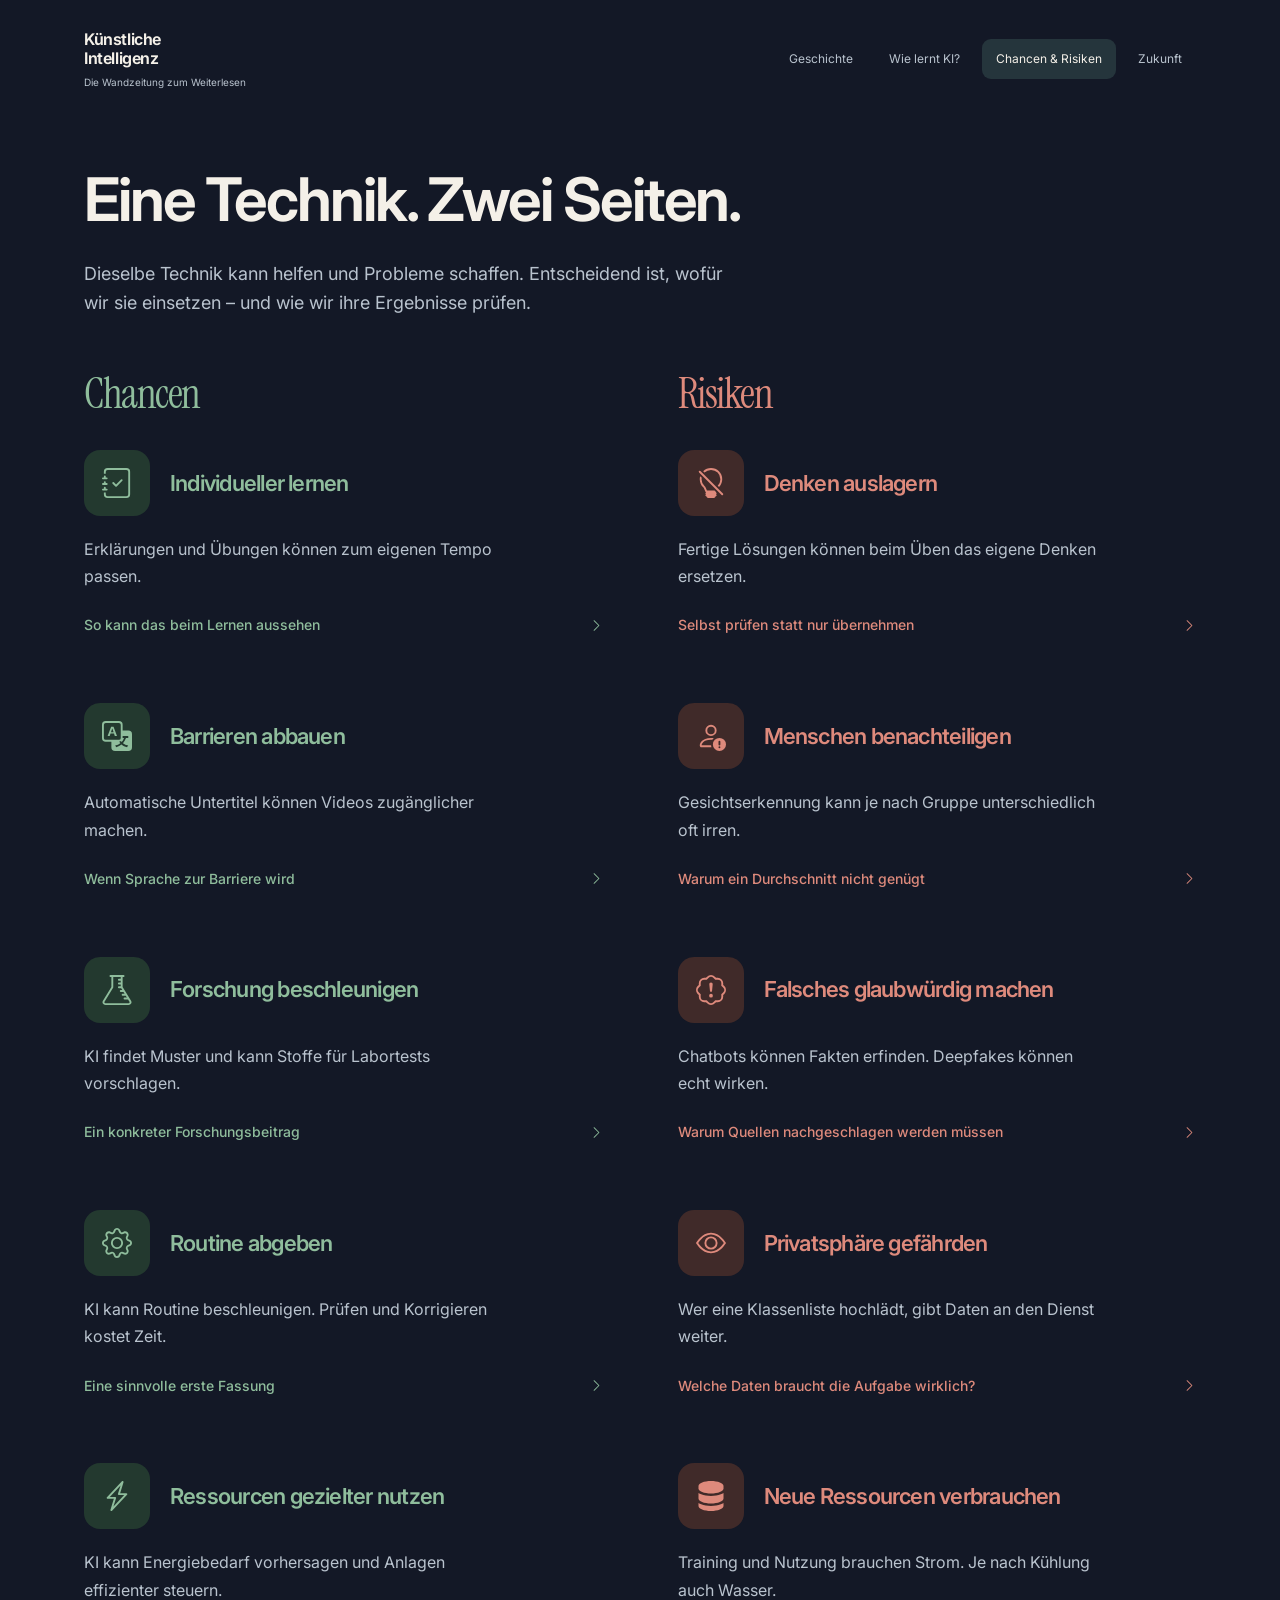
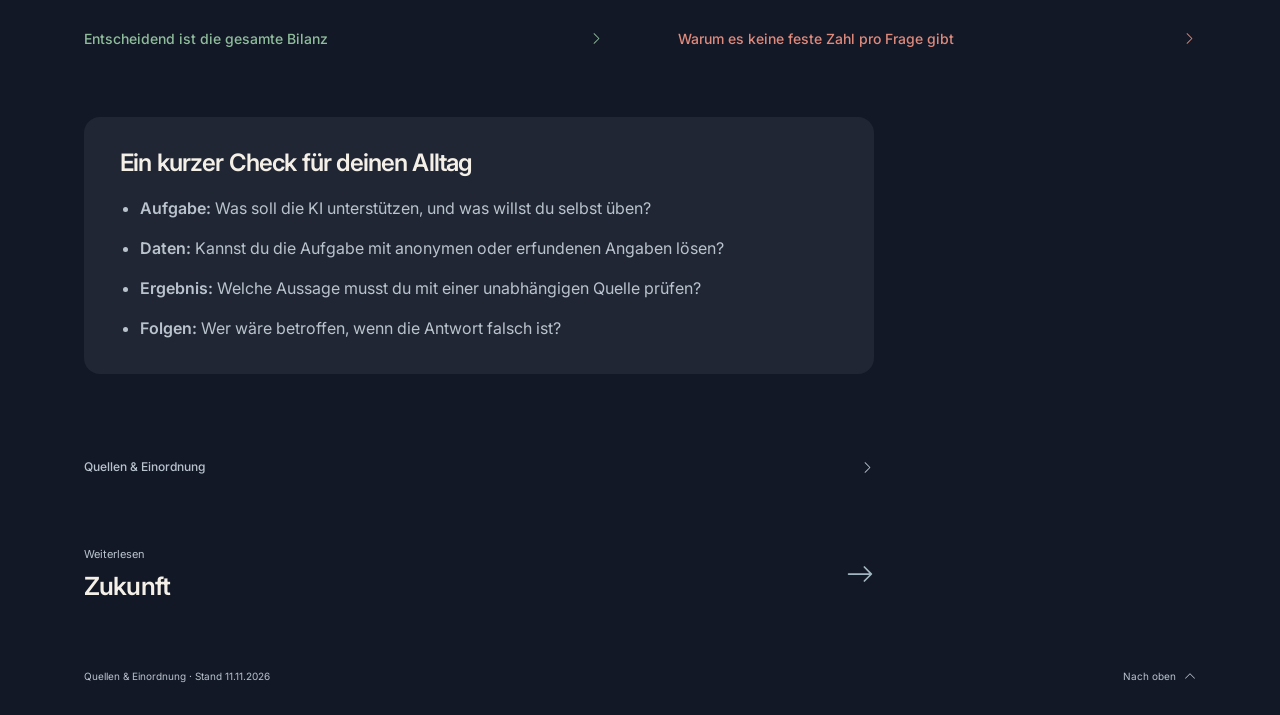
==== commit 3423558c: "Match the poster design and add researched topic explanations" ====
--- a/chancen-risiken.html
+++ b/chancen-risiken.html
@@ -1,63 +1,78 @@
-<!doctype html>
-<html lang="de"><head><meta charset="utf-8"><meta name="viewport" content="width=device-width,initial-scale=1"><meta name="theme-color" content="#131826"><meta name="description" content="Eine Technik. Zwei Seiten. – die digitale KI-Wandzeitung."><title>Eine Technik. Zwei Seiten. · KI-Wandzeitung</title><link rel="icon" href="assets/favicon.svg" type="image/svg+xml"><link rel="preload" href="assets/fonts/Inter.woff2" as="font" type="font/woff2" crossorigin><link rel="preload" href="assets/fonts/InstrumentSerif.woff2" as="font" type="font/woff2" crossorigin><link rel="stylesheet" href="styles.css"><script src="app.js" defer></script></head>
-<body class="page-chancen-risiken"><a class="skip" href="#inhalt">Zum Inhalt</a>
-<header class="site-header"><a class="brand" href="geschichte.html">Künstliche <span>Intelligenz</span></a><button class="menu-toggle" hidden aria-expanded="false" aria-controls="navigation">Themen <svg class="icon" viewBox="0 0 16 16" fill="currentColor" aria-hidden="true">
+<!doctype html><html lang="de"><head><meta charset="utf-8"><meta name="viewport" content="width=device-width,initial-scale=1"><meta name="theme-color" content="#131826"><meta name="description" content="Eine Technik. Zwei Seiten. – Hintergründe, Beispiele und Erklärungen zur KI-Wandzeitung für Klassen 9–12."><title>Eine Technik. Zwei Seiten. · KI-Wandzeitung</title><link rel="icon" href="assets/favicon.svg" type="image/svg+xml"><link rel="preload" href="assets/fonts/Inter.woff2" as="font" type="font/woff2" crossorigin><link rel="stylesheet" href="styles.css"><script src="app.js" defer></script></head><body class="page-chancen-risiken"><a class="skip" href="#inhalt">Zum Inhalt</a><header class="site-header"><a class="brand" href="geschichte.html">Künstliche<br>Intelligenz<span>Die Wandzeitung zum Weiterlesen</span></a><button class="menu-toggle" hidden aria-expanded="false" aria-controls="navigation">Themen <svg class="icon" viewBox="0 0 16 16" fill="currentColor" aria-hidden="true">
   <path fill-rule="evenodd" d="M4.646 1.646a.5.5 0 0 1 .708 0l6 6a.5.5 0 0 1 0 .708l-6 6a.5.5 0 0 1-.708-.708L10.293 8 4.646 2.354a.5.5 0 0 1 0-.708"/>
-</svg></button><nav id="navigation" aria-label="Themen"><a href="geschichte.html" >Geschichte</a><a href="lernen.html" >Wie lernt KI?</a><a href="chancen-risiken.html" aria-current="page">Chancen &amp; Risiken</a><a href="zukunft.html" >Zukunft</a></nav></header>
-<main id="inhalt"><header class="page-heading"><h1 aria-label="Eine Technik. Zwei Seiten.">Eine Technik.<br><em>Zwei Seiten.</em></h1></header><div class="comparison-head"><h2 class="green">Chancen</h2><h2 class="red">Risiken</h2></div><div class="comparison"><section class="comparison-pair" aria-label="Individueller lernen / Denken auslagern"><article class="comparison-item green"><span class="topic-icon"><svg class="icon" viewBox="0 0 16 16" fill="currentColor" aria-hidden="true">
+</svg></button><nav id="navigation" aria-label="Themen"><a href="geschichte.html" >Geschichte</a><a href="lernen.html" >Wie lernt KI?</a><a href="chancen-risiken.html" aria-current="page">Chancen &amp; Risiken</a><a href="zukunft.html" >Zukunft</a></nav></header><main id="inhalt"><header class="page-heading"><h1>Eine Technik. Zwei Seiten.</h1><p class="lead">Dieselbe Technik kann helfen und Probleme schaffen. Entscheidend ist, wofür wir sie einsetzen – und wie wir ihre Ergebnisse prüfen.</p></header><div class="comparison-head"><h2 class="green">Chancen</h2><h2 class="red">Risiken</h2></div><div class="comparison"><section class="comparison-pair" aria-label="Individueller lernen und Denken auslagern"><article class="comparison-item green"><div class="item-heading"><span class="topic-icon"><svg class="icon" viewBox="0 0 16 16" fill="currentColor" aria-hidden="true">
   <path fill-rule="evenodd" d="M10.854 6.146a.5.5 0 0 1 0 .708l-3 3a.5.5 0 0 1-.708 0l-1.5-1.5a.5.5 0 1 1 .708-.708L7.5 8.793l2.646-2.647a.5.5 0 0 1 .708 0"/>
   <path d="M3 0h10a2 2 0 0 1 2 2v12a2 2 0 0 1-2 2H3a2 2 0 0 1-2-2v-1h1v1a1 1 0 0 0 1 1h10a1 1 0 0 0 1-1V2a1 1 0 0 0-1-1H3a1 1 0 0 0-1 1v1H1V2a2 2 0 0 1 2-2"/>
   <path d="M1 5v-.5a.5.5 0 0 1 1 0V5h.5a.5.5 0 0 1 0 1h-2a.5.5 0 0 1 0-1zm0 3v-.5a.5.5 0 0 1 1 0V8h.5a.5.5 0 0 1 0 1h-2a.5.5 0 0 1 0-1zm0 3v-.5a.5.5 0 0 1 1 0v.5h.5a.5.5 0 0 1 0 1h-2a.5.5 0 0 1 0-1z"/>
-</svg></span><div><p class="mobile-label">Chance</p><details open><summary><h2>Individueller lernen</h2><svg class="icon" viewBox="0 0 16 16" fill="currentColor" aria-hidden="true">
+</svg></span><div><span class="mobile-label">Chance</span><h3>Individueller lernen</h3></div></div><p>Erklärungen und Übungen können zum eigenen Tempo passen.</p><details><summary>So kann das beim Lernen aussehen<svg class="icon" viewBox="0 0 16 16" fill="currentColor" aria-hidden="true">
   <path fill-rule="evenodd" d="M4.646 1.646a.5.5 0 0 1 .708 0l6 6a.5.5 0 0 1 0 .708l-6 6a.5.5 0 0 1-.708-.708L10.293 8 4.646 2.354a.5.5 0 0 1 0-.708"/>
-</svg></summary><div class="detail-copy"><p>Erklärungen und Übungen können zum eigenen Tempo passen.</p></div></details></div></article><article class="comparison-item red"><span class="topic-icon"><svg class="icon" viewBox="0 0 16 16" fill="currentColor" aria-hidden="true">
+</svg></summary><div class="detail-copy"><p>Du bearbeitest eine Gleichung und kommst nicht weiter. Eine mögliche Bitte lautet: „Zeige mir nur den nächsten Denkschritt und stelle mir danach eine ähnliche Aufgabe.“ So bleibt ein Teil der Arbeit bei dir. Ob die Erklärung stimmt und zur Aufgabe passt, musst du weiterhin prüfen.</p><a class="citation" href="https://www.unesco.org/en/articles/guidance-generative-ai-education-and-research">UNESCO · KI in Bildung und Forschung <svg class="icon" viewBox="0 0 16 16" fill="currentColor" aria-hidden="true">
+  <path fill-rule="evenodd" d="M1 8a.5.5 0 0 1 .5-.5h11.793l-3.147-3.146a.5.5 0 0 1 .708-.708l4 4a.5.5 0 0 1 0 .708l-4 4a.5.5 0 0 1-.708-.708L13.293 8.5H1.5A.5.5 0 0 1 1 8"/>
+</svg></a></div></details></article><article class="comparison-item red"><div class="item-heading"><span class="topic-icon"><svg class="icon" viewBox="0 0 16 16" fill="currentColor" aria-hidden="true">
   <path fill-rule="evenodd" d="M2.23 4.35A6 6 0 0 0 2 6c0 1.691.7 3.22 1.826 4.31.203.196.359.4.453.619l.762 1.769A.5.5 0 0 0 5.5 13a.5.5 0 0 0 0 1 .5.5 0 0 0 0 1l.224.447a1 1 0 0 0 .894.553h2.764a1 1 0 0 0 .894-.553L10.5 15a.5.5 0 0 0 0-1 .5.5 0 0 0 0-1 .5.5 0 0 0 .288-.091L9.878 12H5.83l-.632-1.467a3 3 0 0 0-.676-.941 4.98 4.98 0 0 1-1.455-4.405zm1.588-2.653.708.707a5 5 0 0 1 7.07 7.07l.707.707a6 6 0 0 0-8.484-8.484zm-2.172-.051a.5.5 0 0 1 .708 0l12 12a.5.5 0 0 1-.708.708l-12-12a.5.5 0 0 1 0-.708"/>
-</svg></span><div><p class="mobile-label">Risiko</p><details open><summary><h2>Denken auslagern</h2><svg class="icon" viewBox="0 0 16 16" fill="currentColor" aria-hidden="true">
+</svg></span><div><span class="mobile-label">Risiko</span><h3>Denken auslagern</h3></div></div><p>Fertige Lösungen können beim Üben das eigene Denken ersetzen.</p><details><summary>Selbst prüfen statt nur übernehmen<svg class="icon" viewBox="0 0 16 16" fill="currentColor" aria-hidden="true">
   <path fill-rule="evenodd" d="M4.646 1.646a.5.5 0 0 1 .708 0l6 6a.5.5 0 0 1 0 .708l-6 6a.5.5 0 0 1-.708-.708L10.293 8 4.646 2.354a.5.5 0 0 1 0-.708"/>
-</svg></summary><div class="detail-copy"><p>Fertige Lösungen können beim Üben das eigene Denken ersetzen.</p></div></details></div></article></section><section class="comparison-pair" aria-label="Barrieren abbauen / Menschen benachteiligen"><article class="comparison-item green"><span class="topic-icon"><svg class="icon" viewBox="0 0 16 16" fill="currentColor" aria-hidden="true">
+</svg></summary><div class="detail-copy"><p>Versuche die neue Aufgabe anschließend ohne Hilfe. Kannst du begründen, warum der Schritt funktioniert? Eine schön formulierte Lösung im Chat ist noch kein Nachweis dafür, dass du den Inhalt selbst verstanden hast. Dieses Unterrichtsbeispiel ist ein Vorschlag, kein gemessener Lerneffekt.</p><a class="citation" href="https://www.unesco.org/en/articles/guidance-generative-ai-education-and-research">UNESCO · KI in Bildung und Forschung <svg class="icon" viewBox="0 0 16 16" fill="currentColor" aria-hidden="true">
+  <path fill-rule="evenodd" d="M1 8a.5.5 0 0 1 .5-.5h11.793l-3.147-3.146a.5.5 0 0 1 .708-.708l4 4a.5.5 0 0 1 0 .708l-4 4a.5.5 0 0 1-.708-.708L13.293 8.5H1.5A.5.5 0 0 1 1 8"/>
+</svg></a></div></details></article></section><section class="comparison-pair" aria-label="Barrieren abbauen und Menschen benachteiligen"><article class="comparison-item green"><div class="item-heading"><span class="topic-icon"><svg class="icon" viewBox="0 0 16 16" fill="currentColor" aria-hidden="true">
   <path d="M4.545 6.714 4.11 8H3l1.862-5h1.284L8 8H6.833l-.435-1.286zm1.634-.736L5.5 3.956h-.049l-.679 2.022z"/>
   <path d="M0 2a2 2 0 0 1 2-2h7a2 2 0 0 1 2 2v3h3a2 2 0 0 1 2 2v7a2 2 0 0 1-2 2H7a2 2 0 0 1-2-2v-3H2a2 2 0 0 1-2-2zm2-1a1 1 0 0 0-1 1v7a1 1 0 0 0 1 1h7a1 1 0 0 0 1-1V2a1 1 0 0 0-1-1zm7.138 9.995q.289.451.63.846c-.748.575-1.673 1.001-2.768 1.292.178.217.451.635.555.867 1.125-.359 2.08-.844 2.886-1.494.777.665 1.739 1.165 2.93 1.472.133-.254.414-.673.629-.89-1.125-.253-2.057-.694-2.82-1.284.681-.747 1.222-1.651 1.621-2.757H14V8h-3v1.047h.765c-.318.844-.74 1.546-1.272 2.13a6 6 0 0 1-.415-.492 2 2 0 0 1-.94.31"/>
-</svg></span><div><p class="mobile-label">Chance</p><details ><summary><h2>Barrieren abbauen</h2><svg class="icon" viewBox="0 0 16 16" fill="currentColor" aria-hidden="true">
+</svg></span><div><span class="mobile-label">Chance</span><h3>Barrieren abbauen</h3></div></div><p>Automatische Untertitel können Videos zugänglicher machen.</p><details><summary>Wenn Sprache zur Barriere wird<svg class="icon" viewBox="0 0 16 16" fill="currentColor" aria-hidden="true">
   <path fill-rule="evenodd" d="M4.646 1.646a.5.5 0 0 1 .708 0l6 6a.5.5 0 0 1 0 .708l-6 6a.5.5 0 0 1-.708-.708L10.293 8 4.646 2.354a.5.5 0 0 1 0-.708"/>
-</svg></summary><div class="detail-copy"><p>Automatische Untertitel können Videos zugänglicher machen.</p></div></details></div></article><article class="comparison-item red"><span class="topic-icon"><svg class="icon" viewBox="0 0 16 16" fill="currentColor" aria-hidden="true">
+</svg></summary><div class="detail-copy"><p>Bei einem Vortrag können Untertitel helfen, gesprochene Inhalte mitzulesen. Eine Übersetzung kann einen fremdsprachigen Text zunächst zugänglich machen. Bei Namen, Fachbegriffen oder undeutlicher Aussprache lohnt sich ein Abgleich mit dem Original. Barrierefreiheit braucht mehr als nur einen eingeschalteten KI-Schalter.</p><a class="citation" href="https://www.unesco.org/en/articles/guidance-generative-ai-education-and-research">UNESCO · KI in Bildung und Forschung <svg class="icon" viewBox="0 0 16 16" fill="currentColor" aria-hidden="true">
+  <path fill-rule="evenodd" d="M1 8a.5.5 0 0 1 .5-.5h11.793l-3.147-3.146a.5.5 0 0 1 .708-.708l4 4a.5.5 0 0 1 0 .708l-4 4a.5.5 0 0 1-.708-.708L13.293 8.5H1.5A.5.5 0 0 1 1 8"/>
+</svg></a></div></details></article><article class="comparison-item red"><div class="item-heading"><span class="topic-icon"><svg class="icon" viewBox="0 0 16 16" fill="currentColor" aria-hidden="true">
   <path d="M11 5a3 3 0 1 1-6 0 3 3 0 0 1 6 0M8 7a2 2 0 1 0 0-4 2 2 0 0 0 0 4m.256 7a4.5 4.5 0 0 1-.229-1.004H3c.001-.246.154-.986.832-1.664C4.484 10.68 5.711 10 8 10q.39 0 .74.025c.226-.341.496-.65.804-.918Q8.844 9.002 8 9c-5 0-6 3-6 4s1 1 1 1z"/>
   <path d="M16 12.5a3.5 3.5 0 1 1-7 0 3.5 3.5 0 0 1 7 0m-3.5-2a.5.5 0 0 0-.5.5v1.5a.5.5 0 0 0 1 0V11a.5.5 0 0 0-.5-.5m0 4a.5.5 0 1 0 0-1 .5.5 0 0 0 0 1"/>
-</svg></span><div><p class="mobile-label">Risiko</p><details ><summary><h2>Menschen benachteiligen</h2><svg class="icon" viewBox="0 0 16 16" fill="currentColor" aria-hidden="true">
+</svg></span><div><span class="mobile-label">Risiko</span><h3>Menschen benachteiligen</h3></div></div><p>Gesichtserkennung kann je nach Gruppe unterschiedlich oft irren.</p><details><summary>Warum ein Durchschnitt nicht genügt<svg class="icon" viewBox="0 0 16 16" fill="currentColor" aria-hidden="true">
   <path fill-rule="evenodd" d="M4.646 1.646a.5.5 0 0 1 .708 0l6 6a.5.5 0 0 1 0 .708l-6 6a.5.5 0 0 1-.708-.708L10.293 8 4.646 2.354a.5.5 0 0 1 0-.708"/>
-</svg></summary><div class="detail-copy"><p>Gesichtserkennung kann je nach Gruppe unterschiedlich oft irren.</p></div></details></div></article></section><section class="comparison-pair" aria-label="Forschung beschleunigen / Falsches glaubwürdig machen"><article class="comparison-item green"><span class="topic-icon"><svg class="icon" viewBox="0 0 16 16" fill="currentColor" aria-hidden="true">
+</svg></summary><div class="detail-copy"><p>NIST fand 2019 bei vielen untersuchten Gesichtserkennungsalgorithmen unterschiedliche Fehlerraten zwischen demografischen Gruppen. Die Unterschiede hingen vom Algorithmus und von der Aufgabe ab. Daraus folgt nicht, dass jedes System gleich schlecht ist – wohl aber, dass Tests einzelne Gruppen berücksichtigen müssen.</p><a class="citation" href="https://www.nist.gov/news-events/news/2019/12/nist-study-evaluates-effects-race-age-sex-face-recognition-software">NIST · Unterschiede bei Gesichtserkennung <svg class="icon" viewBox="0 0 16 16" fill="currentColor" aria-hidden="true">
+  <path fill-rule="evenodd" d="M1 8a.5.5 0 0 1 .5-.5h11.793l-3.147-3.146a.5.5 0 0 1 .708-.708l4 4a.5.5 0 0 1 0 .708l-4 4a.5.5 0 0 1-.708-.708L13.293 8.5H1.5A.5.5 0 0 1 1 8"/>
+</svg></a></div></details></article></section><section class="comparison-pair" aria-label="Forschung beschleunigen und Falsches glaubwürdig machen"><article class="comparison-item green"><div class="item-heading"><span class="topic-icon"><svg class="icon" viewBox="0 0 16 16" fill="currentColor" aria-hidden="true">
   <path d="M4.5 0a.5.5 0 0 0 0 1H5v5.36L.503 13.717A1.5 1.5 0 0 0 1.783 16h12.434a1.5 1.5 0 0 0 1.28-2.282L11 6.359V1h.5a.5.5 0 0 0 0-1zM10 2H9a.5.5 0 0 0 0 1h1v1H9a.5.5 0 0 0 0 1h1v1H9a.5.5 0 0 0 0 1h1.22l.61 1H10a.5.5 0 1 0 0 1h1.442l.611 1H11a.5.5 0 1 0 0 1h1.664l.611 1H12a.5.5 0 1 0 0 1h1.886l.758 1.24a.5.5 0 0 1-.427.76H1.783a.5.5 0 0 1-.427-.76l4.57-7.48A.5.5 0 0 0 6 6.5V1h4z"/>
-</svg></span><div><p class="mobile-label">Chance</p><details ><summary><h2>Forschung beschleunigen</h2><svg class="icon" viewBox="0 0 16 16" fill="currentColor" aria-hidden="true">
+</svg></span><div><span class="mobile-label">Chance</span><h3>Forschung beschleunigen</h3></div></div><p>KI findet Muster und kann Stoffe für Labortests vorschlagen.</p><details><summary>Ein konkreter Forschungsbeitrag<svg class="icon" viewBox="0 0 16 16" fill="currentColor" aria-hidden="true">
   <path fill-rule="evenodd" d="M4.646 1.646a.5.5 0 0 1 .708 0l6 6a.5.5 0 0 1 0 .708l-6 6a.5.5 0 0 1-.708-.708L10.293 8 4.646 2.354a.5.5 0 0 1 0-.708"/>
-</svg></summary><div class="detail-copy"><p>KI findet Muster und kann Stoffe für Labortests vorschlagen.</p></div></details></div></article><article class="comparison-item red"><span class="topic-icon"><svg class="icon" viewBox="0 0 16 16" fill="currentColor" aria-hidden="true">
+</svg></summary><div class="detail-copy"><p>AlphaFold 2 sagt räumliche Proteinstrukturen voraus. Solche Berechnungen können Forschenden helfen, gezielter weiterzuarbeiten. Das ist ein klar abgegrenzter Beitrag: Eine Strukturvorhersage allein ist noch kein fertiges Medikament und kein Beleg für dessen Sicherheit.</p><a class="citation" href="https://www.nature.com/articles/s41586-021-03819-2">Nature · AlphaFold 2 <svg class="icon" viewBox="0 0 16 16" fill="currentColor" aria-hidden="true">
+  <path fill-rule="evenodd" d="M1 8a.5.5 0 0 1 .5-.5h11.793l-3.147-3.146a.5.5 0 0 1 .708-.708l4 4a.5.5 0 0 1 0 .708l-4 4a.5.5 0 0 1-.708-.708L13.293 8.5H1.5A.5.5 0 0 1 1 8"/>
+</svg></a></div></details></article><article class="comparison-item red"><div class="item-heading"><span class="topic-icon"><svg class="icon" viewBox="0 0 16 16" fill="currentColor" aria-hidden="true">
   <path d="M7.001 11a1 1 0 1 1 2 0 1 1 0 0 1-2 0M7.1 4.995a.905.905 0 1 1 1.8 0l-.35 3.507a.553.553 0 0 1-1.1 0z"/>
   <path d="m10.273 2.513-.921-.944.715-.698.622.637.89-.011a2.89 2.89 0 0 1 2.924 2.924l-.01.89.636.622a2.89 2.89 0 0 1 0 4.134l-.637.622.011.89a2.89 2.89 0 0 1-2.924 2.924l-.89-.01-.622.636a2.89 2.89 0 0 1-4.134 0l-.622-.637-.89.011a2.89 2.89 0 0 1-2.924-2.924l.01-.89-.636-.622a2.89 2.89 0 0 1 0-4.134l.637-.622-.011-.89a2.89 2.89 0 0 1 2.924-2.924l.89.01.622-.636a2.89 2.89 0 0 1 4.134 0l-.715.698a1.89 1.89 0 0 0-2.704 0l-.92.944-1.32-.016a1.89 1.89 0 0 0-1.911 1.912l.016 1.318-.944.921a1.89 1.89 0 0 0 0 2.704l.944.92-.016 1.32a1.89 1.89 0 0 0 1.912 1.911l1.318-.016.921.944a1.89 1.89 0 0 0 2.704 0l.92-.944 1.32.016a1.89 1.89 0 0 0 1.911-1.912l-.016-1.318.944-.921a1.89 1.89 0 0 0 0-2.704l-.944-.92.016-1.32a1.89 1.89 0 0 0-1.912-1.911z"/>
-</svg></span><div><p class="mobile-label">Risiko</p><details ><summary><h2>Falsches glaubwürdig machen</h2><svg class="icon" viewBox="0 0 16 16" fill="currentColor" aria-hidden="true">
+</svg></span><div><span class="mobile-label">Risiko</span><h3>Falsches glaubwürdig machen</h3></div></div><p>Chatbots können Fakten erfinden. Deepfakes können echt wirken.</p><details><summary>Warum Quellen nachgeschlagen werden müssen<svg class="icon" viewBox="0 0 16 16" fill="currentColor" aria-hidden="true">
   <path fill-rule="evenodd" d="M4.646 1.646a.5.5 0 0 1 .708 0l6 6a.5.5 0 0 1 0 .708l-6 6a.5.5 0 0 1-.708-.708L10.293 8 4.646 2.354a.5.5 0 0 1 0-.708"/>
-</svg></summary><div class="detail-copy"><p>Chatbots können Fakten erfinden. Deepfakes können echt wirken.</p></div></details></div></article></section><section class="comparison-pair" aria-label="Routine abgeben / Privatsphäre gefährden"><article class="comparison-item green"><span class="topic-icon"><svg class="icon" viewBox="0 0 16 16" fill="currentColor" aria-hidden="true">
+</svg></summary><div class="detail-copy"><p>Ein Chatbot kann eine glaubwürdig klingende Literaturangabe erfinden. Beispiel: Für dein Referat nennt er ein Buch samt Seitenzahl. Suche das Buch im Katalog und prüfe die Stelle selbst. Eine Quellenangabe im generierten Text ist ein Ausgangspunkt zur Prüfung, kein Beweis.</p><a class="citation" href="https://nvlpubs.nist.gov/nistpubs/ai/NIST.AI.600-1.pdf">NIST · Risiken generativer KI <svg class="icon" viewBox="0 0 16 16" fill="currentColor" aria-hidden="true">
+  <path fill-rule="evenodd" d="M1 8a.5.5 0 0 1 .5-.5h11.793l-3.147-3.146a.5.5 0 0 1 .708-.708l4 4a.5.5 0 0 1 0 .708l-4 4a.5.5 0 0 1-.708-.708L13.293 8.5H1.5A.5.5 0 0 1 1 8"/>
+</svg></a></div></details></article></section><section class="comparison-pair" aria-label="Routine abgeben und Privatsphäre gefährden"><article class="comparison-item green"><div class="item-heading"><span class="topic-icon"><svg class="icon" viewBox="0 0 16 16" fill="currentColor" aria-hidden="true">
   <path d="M8 4.754a3.246 3.246 0 1 0 0 6.492 3.246 3.246 0 0 0 0-6.492M5.754 8a2.246 2.246 0 1 1 4.492 0 2.246 2.246 0 0 1-4.492 0"/>
   <path d="M9.796 1.343c-.527-1.79-3.065-1.79-3.592 0l-.094.319a.873.873 0 0 1-1.255.52l-.292-.16c-1.64-.892-3.433.902-2.54 2.541l.159.292a.873.873 0 0 1-.52 1.255l-.319.094c-1.79.527-1.79 3.065 0 3.592l.319.094a.873.873 0 0 1 .52 1.255l-.16.292c-.892 1.64.901 3.434 2.541 2.54l.292-.159a.873.873 0 0 1 1.255.52l.094.319c.527 1.79 3.065 1.79 3.592 0l.094-.319a.873.873 0 0 1 1.255-.52l.292.16c1.64.893 3.434-.902 2.54-2.541l-.159-.292a.873.873 0 0 1 .52-1.255l.319-.094c1.79-.527 1.79-3.065 0-3.592l-.319-.094a.873.873 0 0 1-.52-1.255l.16-.292c.893-1.64-.902-3.433-2.541-2.54l-.292.159a.873.873 0 0 1-1.255-.52zm-2.633.283c.246-.835 1.428-.835 1.674 0l.094.319a1.873 1.873 0 0 0 2.693 1.115l.291-.16c.764-.415 1.6.42 1.184 1.185l-.159.292a1.873 1.873 0 0 0 1.116 2.692l.318.094c.835.246.835 1.428 0 1.674l-.319.094a1.873 1.873 0 0 0-1.115 2.693l.16.291c.415.764-.42 1.6-1.185 1.184l-.291-.159a1.873 1.873 0 0 0-2.693 1.116l-.094.318c-.246.835-1.428.835-1.674 0l-.094-.319a1.873 1.873 0 0 0-2.692-1.115l-.292.16c-.764.415-1.6-.42-1.184-1.185l.159-.291A1.873 1.873 0 0 0 1.945 8.93l-.319-.094c-.835-.246-.835-1.428 0-1.674l.319-.094A1.873 1.873 0 0 0 3.06 4.377l-.16-.292c-.415-.764.42-1.6 1.185-1.184l.292.159a1.873 1.873 0 0 0 2.692-1.115z"/>
-</svg></span><div><p class="mobile-label">Chance</p><details ><summary><h2>Routine abgeben</h2><svg class="icon" viewBox="0 0 16 16" fill="currentColor" aria-hidden="true">
+</svg></span><div><span class="mobile-label">Chance</span><h3>Routine abgeben</h3></div></div><p>KI kann Routine beschleunigen. Prüfen und Korrigieren kostet Zeit.</p><details><summary>Eine sinnvolle erste Fassung<svg class="icon" viewBox="0 0 16 16" fill="currentColor" aria-hidden="true">
   <path fill-rule="evenodd" d="M4.646 1.646a.5.5 0 0 1 .708 0l6 6a.5.5 0 0 1 0 .708l-6 6a.5.5 0 0 1-.708-.708L10.293 8 4.646 2.354a.5.5 0 0 1 0-.708"/>
-</svg></summary><div class="detail-copy"><p>KI kann Routine beschleunigen. Prüfen und Korrigieren kostet Zeit.</p></div></details></div></article><article class="comparison-item red"><span class="topic-icon"><svg class="icon" viewBox="0 0 16 16" fill="currentColor" aria-hidden="true">
+</svg></summary><div class="detail-copy"><p>Für eine Gruppenarbeit könnte KI Stichpunkte sortieren oder einen Entwurf kürzen. Lege vorher fest, was erhalten bleiben muss. Vergleiche das Ergebnis mit deinen Notizen: Fehlt ein Gegenargument? Wurde eine Aussage verändert? Die gewonnene Zeit lässt sich für diese Kontrolle nutzen.</p><a class="citation" href="https://www.unesco.org/en/articles/guidance-generative-ai-education-and-research">UNESCO · KI in Bildung und Forschung <svg class="icon" viewBox="0 0 16 16" fill="currentColor" aria-hidden="true">
+  <path fill-rule="evenodd" d="M1 8a.5.5 0 0 1 .5-.5h11.793l-3.147-3.146a.5.5 0 0 1 .708-.708l4 4a.5.5 0 0 1 0 .708l-4 4a.5.5 0 0 1-.708-.708L13.293 8.5H1.5A.5.5 0 0 1 1 8"/>
+</svg></a></div></details></article><article class="comparison-item red"><div class="item-heading"><span class="topic-icon"><svg class="icon" viewBox="0 0 16 16" fill="currentColor" aria-hidden="true">
   <path d="M16 8s-3-5.5-8-5.5S0 8 0 8s3 5.5 8 5.5S16 8 16 8M1.173 8a13 13 0 0 1 1.66-2.043C4.12 4.668 5.88 3.5 8 3.5s3.879 1.168 5.168 2.457A13 13 0 0 1 14.828 8q-.086.13-.195.288c-.335.48-.83 1.12-1.465 1.755C11.879 11.332 10.119 12.5 8 12.5s-3.879-1.168-5.168-2.457A13 13 0 0 1 1.172 8z"/>
   <path d="M8 5.5a2.5 2.5 0 1 0 0 5 2.5 2.5 0 0 0 0-5M4.5 8a3.5 3.5 0 1 1 7 0 3.5 3.5 0 0 1-7 0"/>
-</svg></span><div><p class="mobile-label">Risiko</p><details ><summary><h2>Privatsphäre gefährden</h2><svg class="icon" viewBox="0 0 16 16" fill="currentColor" aria-hidden="true">
+</svg></span><div><span class="mobile-label">Risiko</span><h3>Privatsphäre gefährden</h3></div></div><p>Wer eine Klassenliste hochlädt, gibt Daten an den Dienst weiter.</p><details><summary>Welche Daten braucht die Aufgabe wirklich?<svg class="icon" viewBox="0 0 16 16" fill="currentColor" aria-hidden="true">
   <path fill-rule="evenodd" d="M4.646 1.646a.5.5 0 0 1 .708 0l6 6a.5.5 0 0 1 0 .708l-6 6a.5.5 0 0 1-.708-.708L10.293 8 4.646 2.354a.5.5 0 0 1 0-.708"/>
-</svg></summary><div class="detail-copy"><p>Wer eine Klassenliste hochlädt, gibt Daten an den Dienst weiter.</p></div></details></div></article></section><section class="comparison-pair" aria-label="Ressourcen gezielter nutzen / Neue Ressourcen verbrauchen"><article class="comparison-item green"><span class="topic-icon"><svg class="icon" viewBox="0 0 16 16" fill="currentColor" aria-hidden="true">
+</svg></summary><div class="detail-copy"><p>Eine erfundene Beispielperson reicht oft aus, um eine E-Mail-Vorlage zu formulieren. Namen, Noten, Adressen oder private Gesprächsverläufe gehören dafür nicht in die Eingabe. Ob Daten gespeichert oder später verwendet werden, hängt vom Dienst und seinen Einstellungen ab. Prüfe das vor dem Hochladen.</p><a class="citation" href="https://www.unesco.org/en/articles/guidance-generative-ai-education-and-research">UNESCO · KI in Bildung und Forschung <svg class="icon" viewBox="0 0 16 16" fill="currentColor" aria-hidden="true">
+  <path fill-rule="evenodd" d="M1 8a.5.5 0 0 1 .5-.5h11.793l-3.147-3.146a.5.5 0 0 1 .708-.708l4 4a.5.5 0 0 1 0 .708l-4 4a.5.5 0 0 1-.708-.708L13.293 8.5H1.5A.5.5 0 0 1 1 8"/>
+</svg></a></div></details></article></section><section class="comparison-pair" aria-label="Ressourcen gezielter nutzen und Neue Ressourcen verbrauchen"><article class="comparison-item green"><div class="item-heading"><span class="topic-icon"><svg class="icon" viewBox="0 0 16 16" fill="currentColor" aria-hidden="true">
   <path d="M11.251.068a.5.5 0 0 1 .227.58L9.677 6.5H13a.5.5 0 0 1 .364.843l-8 8.5a.5.5 0 0 1-.842-.49L6.323 9.5H3a.5.5 0 0 1-.364-.843l8-8.5a.5.5 0 0 1 .615-.09zM4.157 8.5H7a.5.5 0 0 1 .478.647L6.11 13.59l5.732-6.09H9a.5.5 0 0 1-.478-.647L9.89 2.41z"/>
-</svg></span><div><p class="mobile-label">Chance</p><details ><summary><h2>Ressourcen gezielter nutzen</h2><svg class="icon" viewBox="0 0 16 16" fill="currentColor" aria-hidden="true">
+</svg></span><div><span class="mobile-label">Chance</span><h3>Ressourcen gezielter nutzen</h3></div></div><p>KI kann Energiebedarf vorhersagen und Anlagen effizienter steuern.</p><details><summary>Entscheidend ist die gesamte Bilanz<svg class="icon" viewBox="0 0 16 16" fill="currentColor" aria-hidden="true">
   <path fill-rule="evenodd" d="M4.646 1.646a.5.5 0 0 1 .708 0l6 6a.5.5 0 0 1 0 .708l-6 6a.5.5 0 0 1-.708-.708L10.293 8 4.646 2.354a.5.5 0 0 1 0-.708"/>
-</svg></summary><div class="detail-copy"><p>KI kann Energiebedarf vorhersagen und Anlagen effizienter steuern.</p></div></details></div></article><article class="comparison-item red"><span class="topic-icon"><svg class="icon" viewBox="0 0 16 16" fill="currentColor" aria-hidden="true">
+</svg></summary><div class="detail-copy"><p>Eine Anwendung könnte helfen, Verbrauch vorherzusagen und Anlagen gezielter zu steuern. Für die Bewertung zählt aber nicht nur eine einzelne Einsparung: Auch Entwicklung, Betrieb und zusätzliche Nutzung müssen berücksichtigt werden. „Mit KI“ bedeutet für sich genommen noch nicht „umweltfreundlich“.</p><a class="citation" href="https://www.iea.org/reports/energy-and-ai/energy-demand-from-ai">IEA · Energiebedarf von KI <svg class="icon" viewBox="0 0 16 16" fill="currentColor" aria-hidden="true">
+  <path fill-rule="evenodd" d="M1 8a.5.5 0 0 1 .5-.5h11.793l-3.147-3.146a.5.5 0 0 1 .708-.708l4 4a.5.5 0 0 1 0 .708l-4 4a.5.5 0 0 1-.708-.708L13.293 8.5H1.5A.5.5 0 0 1 1 8"/>
+</svg></a></div></details></article><article class="comparison-item red"><div class="item-heading"><span class="topic-icon"><svg class="icon" viewBox="0 0 16 16" fill="currentColor" aria-hidden="true">
   <path d="M1.333 2.667C1.333 1.194 4.318 0 8 0s6.667 1.194 6.667 2.667V4c0 1.473-2.985 2.667-6.667 2.667S1.333 5.473 1.333 4z"/>
   <path d="M1.333 6.334v3C1.333 10.805 4.318 12 8 12s6.667-1.194 6.667-2.667V6.334a6.5 6.5 0 0 1-1.458.79C11.81 7.684 9.967 8 8 8s-3.809-.317-5.208-.876a6.5 6.5 0 0 1-1.458-.79z"/>
   <path d="M14.667 11.668a6.5 6.5 0 0 1-1.458.789c-1.4.56-3.242.876-5.21.876-1.966 0-3.809-.316-5.208-.876a6.5 6.5 0 0 1-1.458-.79v1.666C1.333 14.806 4.318 16 8 16s6.667-1.194 6.667-2.667z"/>
-</svg></span><div><p class="mobile-label">Risiko</p><details ><summary><h2>Neue Ressourcen verbrauchen</h2><svg class="icon" viewBox="0 0 16 16" fill="currentColor" aria-hidden="true">
+</svg></span><div><span class="mobile-label">Risiko</span><h3>Neue Ressourcen verbrauchen</h3></div></div><p>Training und Nutzung brauchen Strom. Je nach Kühlung auch Wasser.</p><details><summary>Warum es keine feste Zahl pro Frage gibt<svg class="icon" viewBox="0 0 16 16" fill="currentColor" aria-hidden="true">
   <path fill-rule="evenodd" d="M4.646 1.646a.5.5 0 0 1 .708 0l6 6a.5.5 0 0 1 0 .708l-6 6a.5.5 0 0 1-.708-.708L10.293 8 4.646 2.354a.5.5 0 0 1 0-.708"/>
-</svg></summary><div class="detail-copy"><p>Training und Nutzung brauchen Strom. Je nach Kühlung auch Wasser.</p></div></details></div></article></section></div><aside class="sources" aria-label="Quellen"><details ><summary>Quellen &amp; Einordnung<svg class="icon" viewBox="0 0 16 16" fill="currentColor" aria-hidden="true">
+</svg></summary><div class="detail-copy"><p>Server rechnen, speichern Daten und müssen gekühlt werden. Der Bedarf hängt unter anderem von Modell, Aufgabe, Hardware und Rechenzentrum ab. Eine kurze Textantwort und ein langes generiertes Video sind unterschiedliche Aufgaben. Pauschale Angaben für „eine KI-Anfrage“ können diese Unterschiede verdecken.</p><a class="citation" href="https://www.iea.org/reports/energy-and-ai/energy-demand-from-ai">IEA · Energiebedarf von KI <svg class="icon" viewBox="0 0 16 16" fill="currentColor" aria-hidden="true">
+  <path fill-rule="evenodd" d="M1 8a.5.5 0 0 1 .5-.5h11.793l-3.147-3.146a.5.5 0 0 1 .708-.708l4 4a.5.5 0 0 1 0 .708l-4 4a.5.5 0 0 1-.708-.708L13.293 8.5H1.5A.5.5 0 0 1 1 8"/>
+</svg></a></div></details></article></section></div><section class="takeaway"><h2>Ein kurzer Check für deinen Alltag</h2><ul><li><strong>Aufgabe:</strong> Was soll die KI unterstützen, und was willst du selbst üben?</li><li><strong>Daten:</strong> Kannst du die Aufgabe mit anonymen oder erfundenen Angaben lösen?</li><li><strong>Ergebnis:</strong> Welche Aussage musst du mit einer unabhängigen Quelle prüfen?</li><li><strong>Folgen:</strong> Wer wäre betroffen, wenn die Antwort falsch ist?</li></ul></section><aside class="sources" aria-label="Quellen"><details ><summary>Quellen &amp; Einordnung<svg class="icon" viewBox="0 0 16 16" fill="currentColor" aria-hidden="true">
   <path fill-rule="evenodd" d="M4.646 1.646a.5.5 0 0 1 .708 0l6 6a.5.5 0 0 1 0 .708l-6 6a.5.5 0 0 1-.708-.708L10.293 8 4.646 2.354a.5.5 0 0 1 0-.708"/>
-</svg></summary><div class="detail-copy"><p>Chancen und Risiken hängen vom Einsatz ab. Die Beispiele sind keine Garantie für jedes KI-System. Quellenrecherche: 24.10.–10.11.2026.</p><ul><li><a href="https://www.unesco.org/en/articles/guidance-generative-ai-education-and-research">UNESCO · KI und Bildung</a></li><li><a href="https://www.nist.gov/itl/ai-risk-management-framework">NIST · AI Risk Management Framework</a></li><li><a href="https://nvlpubs.nist.gov/nistpubs/ir/2019/NIST.IR.8280.pdf">NIST · Gesichtserkennung und demografische Effekte</a></li><li><a href="https://www.iea.org/reports/energy-and-ai/energy-demand-from-ai">IEA · Energiebedarf von KI</a></li></ul></div></details></aside>
-<a class="next-page" href="zukunft.html"><span>Weiterlesen<strong>Zukunft</strong></span><svg class="icon" viewBox="0 0 16 16" fill="currentColor" aria-hidden="true">
+</svg></summary><div class="detail-copy"><p>Chancen und Risiken hängen vom Einsatz ab. Die Beispiele sind keine Garantie für jedes KI-System. Quellenrecherche: 24.10.–11.11.2026.</p><ul><li><a href="https://www.unesco.org/en/articles/guidance-generative-ai-education-and-research">UNESCO · KI und Bildung</a></li><li><a href="https://www.nist.gov/itl/ai-risk-management-framework">NIST · AI Risk Management Framework</a></li><li><a href="https://nvlpubs.nist.gov/nistpubs/ir/2019/NIST.IR.8280.pdf">NIST · Gesichtserkennung und demografische Effekte</a></li><li><a href="https://www.iea.org/reports/energy-and-ai/energy-demand-from-ai">IEA · Energiebedarf von KI</a></li></ul></div></details></aside><a class="next-page" href="zukunft.html"><span>Weiterlesen<strong>Zukunft</strong></span><svg class="icon" viewBox="0 0 16 16" fill="currentColor" aria-hidden="true">
   <path fill-rule="evenodd" d="M1 8a.5.5 0 0 1 .5-.5h11.793l-3.147-3.146a.5.5 0 0 1 .708-.708l4 4a.5.5 0 0 1 0 .708l-4 4a.5.5 0 0 1-.708-.708L13.293 8.5H1.5A.5.5 0 0 1 1 8"/>
-</svg></a></main><footer class="site-footer"><a href="https://github.com/bennetze/ki-wandzeitung">KI-Wandzeitung · Projekt & Quellen</a><a href="#inhalt">Nach oben <svg class="icon" viewBox="0 0 16 16" fill="currentColor" aria-hidden="true">
+</svg></a></main><footer class="site-footer"><a href="QUELLEN.md">Quellen & Einordnung · Stand 11.11.2026</a><a href="#inhalt">Nach oben <svg class="icon" viewBox="0 0 16 16" fill="currentColor" aria-hidden="true">
   <path fill-rule="evenodd" d="M7.646 4.646a.5.5 0 0 1 .708 0l6 6a.5.5 0 0 1-.708.708L8 5.707l-5.646 5.647a.5.5 0 0 1-.708-.708z"/>
 </svg></a></footer></body></html>
--- a/styles.css
+++ b/styles.css
@@ -1,30 +1,12 @@
-@font-face{font-family:Inter;src:url('assets/fonts/Inter.woff2') format('woff2');font-weight:100 900;font-display:swap}
-@font-face{font-family:'Instrument Serif';src:url('assets/fonts/InstrumentSerif.woff2') format('woff2');font-weight:400;font-display:swap}
-:root{color-scheme:dark;--bg:#131826;--text:#F4F0E8;--secondary:#B9C3CE;--line:#414B59;--blue:#A1B6C0;--green:#8FBD9C;--red:#DE8A7C;--sand:#C9B18D;--blue-field:#25353C;--green-field:#23392F;--red-field:#402A29;--sand-field:#3C3429;--learning-blue:#B9D8EB;--learning-green:#B3DEC5;--learning-red:#F6AD9D;--page-padding:clamp(22px,5.4vw,90px)}
-*{box-sizing:border-box}html{scroll-behavior:smooth;scroll-padding-top:36px}body{margin:0;background:var(--bg);color:var(--text);font:400 17px/1.65 Inter,sans-serif;-webkit-font-smoothing:antialiased}a{color:inherit;text-underline-offset:5px}button{font:inherit}button,summary{cursor:pointer;-webkit-tap-highlight-color:transparent}a,button,summary{touch-action:manipulation}a:focus-visible,button:focus-visible,summary:focus-visible{outline:2px solid var(--learning-blue);outline-offset:7px;border-radius:3px}.icon{display:block;width:1.4em;height:1.4em;flex-shrink:0}.blue{--accent:var(--blue);color:var(--blue)}.green{--accent:var(--green);color:var(--green)}.red{--accent:var(--red);color:var(--red)}.sand{--accent:var(--sand);color:var(--sand)}
-.skip{position:fixed;z-index:100;left:20px;top:15px;background:var(--text);color:var(--bg);padding:8px 18px;transform:translateY(-180%)}.skip:focus{transform:none}.site-header{max-width:1536px;margin:auto;padding:32px var(--page-padding);display:flex;justify-content:space-between;align-items:center;gap:32px}.brand{font-size:13px;font-weight:550;line-height:1.15;text-decoration:none;flex-shrink:0}.brand span{font:400 29px/1 'Instrument Serif',serif;display:block;letter-spacing:-.02em;color:var(--sand)}#navigation{display:flex;gap:clamp(20px,2.5vw,44px);align-items:center}#navigation a{padding:12px 0;text-decoration:none;font-size:13px;color:var(--secondary);position:relative;white-space:nowrap}#navigation a::after{content:'';position:absolute;bottom:5px;left:0;right:0;height:2px;border-radius:1px;background:var(--sand);transform:scaleX(0);transform-origin:left;transition:transform .2s}#navigation a:hover,#navigation a[aria-current]{color:var(--text)}#navigation a:hover::after,#navigation a[aria-current]::after{transform:scaleX(1)}.menu-toggle{display:none;align-items:center;gap:12px;background:none;color:var(--text);border:0;padding:10px 0;font-size:14px}.menu-toggle .icon{width:14px;height:14px;transition:transform .2s}.menu-toggle[aria-expanded=true] .icon{transform:rotate(90deg)}
-main{max-width:1440px;padding:0 var(--page-padding);margin:auto}.page-heading{padding:clamp(44px,7vw,100px) 0 clamp(64px,8vw,114px);display:flex;align-items:flex-end;justify-content:space-between;gap:clamp(32px,6vw,90px)}h1{font-size:clamp(48px,6vw,86px);font-weight:450;line-height:1.06;letter-spacing:-.06em;margin:0;flex:1;min-width:0}h1 em{font:400 1.22em/.96 'Instrument Serif',serif;letter-spacing:-.035em;color:var(--sand);display:inline-block;margin-top:.035em}h2,h3,p{margin:0}h2{font-size:26px;line-height:1.2;letter-spacing:-.035em;font-weight:500}h3{font-size:13px;line-height:1.5;font-weight:550;letter-spacing:.01em}.lead{max-width:285px;flex:0 0 28%;font-size:19px;line-height:1.55;color:var(--secondary);padding-bottom:4px}
-/* Disclosures are part of the typography, rather than another row of controls. */
-summary{display:flex;align-items:center;justify-content:space-between;gap:20px;list-style:none;min-height:44px}summary::-webkit-details-marker{display:none}summary>.icon{width:16px;height:16px;color:var(--accent,var(--secondary));transition:transform .2s;flex-shrink:0}details[open]>summary>.icon{transform:rotate(90deg)}summary:hover h2,summary:hover h3{color:var(--accent,var(--sand))}.detail-copy{padding-top:17px;max-width:42em;font-size:16px;line-height:1.7;color:var(--secondary)}details[open]>.detail-copy{animation:unfold .22s ease-out}.topic-icon{color:var(--accent);flex-shrink:0}.topic-icon .icon{width:36px;height:36px}
-/* History: a continuous chronological reading axis and a quiet marginal index. */
-.page-geschichte h1{font-size:clamp(48px,5.5vw,79px)}.history-mark{display:flex;gap:24px;align-items:flex-start;flex-shrink:0;color:var(--blue);padding-bottom:5px}.history-mark>.icon,.history-mark>span .icon{width:30px;height:30px;margin-top:9px}.history-mark p{font:400 clamp(60px,7vw,100px)/.82 'Instrument Serif',serif;letter-spacing:-.04em}.history-mark p span{display:block;margin:13px 0 0 29px;color:var(--green)}.chronicle{display:grid;grid-template-columns:145px minmax(0,1fr);gap:clamp(36px,6vw,86px)}.epoch-nav{position:sticky;top:40px;align-self:start;display:grid;gap:24px;padding-top:8px}.epoch-nav a{display:flex;justify-content:space-between;gap:12px;text-decoration:none;font-size:12px;font-variant-numeric:tabular-nums;color:var(--secondary);padding:8px 0;border-bottom:1px solid var(--line)}.epoch-nav a:hover{color:var(--sand);border-color:var(--sand)}.epoch{scroll-margin-top:35px;margin-bottom:64px}.epoch-range{font:400 50px/1 'Instrument Serif',serif;letter-spacing:-.025em;display:flex;gap:14px;padding:0 0 28px;color:var(--accent)}.epoch-range span{opacity:.7}.timeline{list-style:none;margin:0;padding:0 0 0 24px;border-left:1px solid var(--line)}.timeline-entry{display:grid;grid-template-columns:120px minmax(0,1fr);gap:24px;position:relative;padding:20px 0;border-top:1px solid var(--line)}.timeline-entry::before{content:'';position:absolute;width:6px;height:6px;background:var(--accent);border-radius:50%;left:-27.5px;top:40px}.timeline-entry:first-child{border-top:0}.year{padding-top:6px;font-size:15px;font-weight:500;line-height:1.5;color:var(--accent);font-variant-numeric:tabular-nums}.timeline h2{font-size:24px;color:var(--text);line-height:1.25}.timeline summary{min-height:34px}.timeline .detail-copy{max-width:430px;padding-top:12px}
-/* Learning: open steps, large handwriting, no repeated cards. */
-.page-lernen .page-heading{padding-bottom:70px}.page-lernen h1{font-size:clamp(64px,8.5vw,123px);line-height:.94}.page-lernen h1 br{display:none}.page-lernen h1 em{font-size:1.14em;margin-left:.12em}.page-lernen .lead{flex-basis:29%;padding-bottom:0}.learning-steps{list-style:none;margin:0;padding:0}.learning-step{display:grid;grid-template-columns:72px minmax(0,.85fr) minmax(0,1.15fr);gap:clamp(24px,3vw,46px);padding:50px 0 58px;border-top:1px solid var(--line);align-items:center}.step-number{align-self:start;font:400 100px/.8 'Instrument Serif',serif;color:var(--learning-blue);letter-spacing:-.06em;padding-top:5px}.step-copy{align-self:start;padding-top:0}.step-copy h2{font-size:27px;max-width:290px;line-height:1.2;letter-spacing:-.04em}.step-copy summary{align-items:flex-start}.step-copy summary>.icon{margin-top:9px}.step-copy .detail-copy{font-size:16px;line-height:1.75;padding-top:20px}.step-graphic{min-width:0;display:flex;align-items:center;justify-content:center;padding:12px 0 0 20px;min-height:210px}.prediction{display:flex;align-items:center;justify-content:space-between;width:100%;gap:20px}.digit-example{display:flex;flex-direction:column;align-items:center;gap:12px;margin:0;flex-shrink:0}.digit{display:block;width:105px;height:132px;padding:15px 17px 12px;background:#F7F3EA;border-radius:12px;color:#141725;box-shadow:0 8px 24px #00000012}.digit-example figcaption{font-size:11px;line-height:1.4;color:var(--secondary);text-align:center}.prediction .digit{transform:rotate(-4deg)}.prediction-arrow .icon{color:var(--learning-blue);width:32px;height:32px}.answer{display:flex;align-items:center;flex-direction:column;text-align:center;line-height:1;gap:12px}.answer span{font-size:12px;font-weight:500}.answer strong{font-size:62px;font-weight:450;letter-spacing:-.06em}.prediction .red{color:var(--learning-red)}.prediction .green{color:var(--learning-green)}.weight-example{width:100%;align-self:center}.weight-example>p{font-size:17px;color:var(--learning-green);font-weight:500;line-height:1.45;margin-bottom:30px}.bar-row{display:grid;grid-template-columns:65px minmax(0,1fr);gap:18px;align-items:center;font-size:12px;color:var(--secondary);margin:23px 0}.bar{display:block;height:10px;border-radius:5px}.before{width:30%;background:#7CB1A0}.after{width:92%;background:var(--learning-green)}.more-digits{display:flex;align-items:center;justify-content:space-evenly;gap:45px;width:100%}.more-digits .digit-example:first-child .digit{transform:rotate(-5deg)}.more-digits .digit-example:last-child .digit{transform:rotate(5deg)}.test-section{display:flex;justify-content:space-between;gap:70px;align-items:center;margin:12px 0 50px;background:var(--blue-field);padding:40px 52px;border-radius:18px}.test-section h2{font:400 42px/1.05 'Instrument Serif',serif;color:var(--learning-blue);margin-bottom:18px;letter-spacing:-.02em}.test-section p{max-width:510px;font-size:16px;color:var(--text)}.test-section .digit{width:90px;height:112px}
-/* Chance and risk remain paired even on narrow screens. */
-.page-chancen-risiken h1{font-size:clamp(52px,7vw,100px)}.page-chancen-risiken .page-heading{padding-bottom:74px}.comparison-head{display:grid;grid-template-columns:1fr 1fr;gap:100px;margin-bottom:30px;padding-left:64px}.comparison-head h2{font:400 54px/1 'Instrument Serif',serif;letter-spacing:-.02em}.comparison{position:relative}.comparison::before{content:'';position:absolute;left:50%;width:1px;top:0;bottom:0;background:var(--line)}.comparison-pair{display:grid;grid-template-columns:minmax(0,1fr) minmax(0,1fr);gap:100px;padding:30px 0 35px;border-top:1px solid var(--line)}.comparison-item{display:grid;grid-template-columns:36px minmax(0,1fr);gap:28px;align-items:start}.comparison-item .topic-icon{padding-top:5px}.comparison-item h2{color:var(--accent);font-size:22px;max-width:290px;line-height:1.25}.comparison-item summary{align-items:flex-start;min-height:52px}.comparison-item summary>.icon{width:14px;height:14px;margin-top:8px}.comparison-item .detail-copy{font-size:16px;line-height:1.75;padding-top:14px}.mobile-label{display:none}
-/* Future: four dossiers, evidence beside a conditional possibility. */
-.page-zukunft h1{font-size:clamp(45px,5.8vw,83px)}.page-zukunft h1 em{font-size:1.17em}.future-topic{border-top:1px solid var(--line);display:grid;grid-template-columns:minmax(0,.9fr) minmax(0,1.1fr);gap:clamp(50px,8vw,115px);padding:55px 0 65px}.future-title{display:flex;flex-direction:column;align-items:flex-start;gap:28px}.future-title .topic-icon .icon{width:52px;height:52px}.future-title h2{font:400 44px/1.04 'Instrument Serif',serif;letter-spacing:-.02em;color:var(--accent);max-width:330px}.future-now h3{color:var(--accent);margin-bottom:14px}.future-now p{font-size:20px;line-height:1.55;color:var(--text);max-width:470px}.future-possible{border-left:2px solid var(--accent);padding-left:22px;margin-top:30px}.future-possible summary{min-height:36px}.future-possible h3{font-size:13px;font-weight:500;color:var(--accent)}.future-possible .detail-copy{font-size:16px;color:var(--secondary);padding:10px 0 0}
-.sources{margin-top:54px;border-top:1px solid var(--line);padding-top:16px}.sources summary{font-size:12px;color:var(--secondary)}.sources .detail-copy{font-size:13px;max-width:850px}.sources ul{display:grid;grid-template-columns:1fr 1fr;gap:8px 38px;margin:20px 0 0;padding-left:17px}.sources li{padding-left:2px}.next-page{display:flex;justify-content:space-between;align-items:center;gap:30px;text-decoration:none;padding:44px 0 55px;margin-top:30px;border-top:1px solid var(--line)}.next-page span{font-size:12px;color:var(--secondary)}.next-page strong{display:block;font:400 clamp(36px,5vw,60px)/1.1 'Instrument Serif',serif;letter-spacing:-.02em;color:var(--sand);margin-top:12px}.next-page>.icon{color:var(--sand);width:42px;height:42px;transition:transform .2s}.next-page:hover>.icon{transform:translateX(8px)}.site-footer{max-width:1440px;padding:24px var(--page-padding) 35px;margin:auto;border-top:1px solid var(--line);display:flex;align-items:center;justify-content:space-between;gap:30px;font-size:11px;color:var(--secondary)}.site-footer a{text-decoration:none;display:flex;align-items:center;gap:8px}.site-footer a:hover{color:var(--text)}.site-footer .icon{width:12px;height:12px}
-@keyframes arrive{from{opacity:0;transform:translateY(10px)}to{opacity:1;transform:translateY(0)}}@keyframes unfold{from{opacity:.3;transform:translateY(-4px)}to{opacity:1;transform:translateY(0)}}.page-heading h1{animation:arrive .48s both}.page-heading>.lead,.history-mark{animation:arrive .5s .08s both}.chronicle,.learning-steps,.comparison,.future-list{animation:arrive .5s .12s both}
-@media(min-width:1440px){.page-geschichte h1{font-size:83px}.page-zukunft h1{font-size:89px}}
-@media(max-width:1100px){.page-heading{gap:35px}.history-mark{gap:15px}.history-mark p{font-size:80px}.chronicle{grid-template-columns:100px minmax(0,1fr);gap:42px}.timeline-entry{grid-template-columns:105px minmax(0,1fr);gap:16px}.learning-step{grid-template-columns:52px minmax(0,.9fr) minmax(0,1.1fr);gap:28px}.step-number{font-size:78px}.step-copy h2{font-size:24px}.step-graphic{padding-left:0}.prediction{gap:12px}.prediction .digit{width:80px;height:105px;padding:12px}.answer strong{font-size:47px}.prediction-arrow .icon{width:24px;height:24px}.comparison-head,.comparison-pair{gap:64px}.comparison-head{padding-left:52px}.comparison-item{gap:20px;grid-template-columns:32px minmax(0,1fr)}.comparison-item .topic-icon .icon{width:30px;height:30px}.future-topic{gap:55px}.future-title h2{font-size:38px}}
-@media(max-width:800px){.site-header{flex-wrap:wrap;gap:18px;padding-top:25px;padding-bottom:18px}#navigation{gap:25px}#navigation a{font-size:12px}.history-mark>span{display:none}.history-mark p{font-size:65px}.page-heading{padding-top:45px;padding-bottom:70px}.page-geschichte h1{font-size:53px}.chronicle{grid-template-columns:1fr;gap:35px}.epoch-nav{position:static;display:flex;gap:30px;padding:0}.epoch-nav a{gap:20px;flex:1}.epoch-range{font-size:45px}.timeline-entry{grid-template-columns:115px minmax(0,1fr)}.page-lernen .page-heading{align-items:center}.page-lernen h1{font-size:80px}.page-lernen .lead{font-size:16px;flex-basis:35%}.learning-step{grid-template-columns:48px minmax(0,1fr);gap:24px}.step-number{grid-row:1/3}.step-copy h2{max-width:none;font-size:26px}.step-copy .detail-copy{max-width:480px}.step-graphic{grid-column:2;padding-top:12px;justify-content:flex-start;min-height:0}.prediction{max-width:430px}.prediction .digit{width:110px;height:135px;padding:15px}.answer strong{font-size:66px}.prediction-arrow .icon{width:32px;height:32px}.weight-example{max-width:460px}.more-digits{max-width:430px;justify-content:flex-start;gap:60px}.test-section{gap:35px;padding:32px}.test-section h2{font-size:36px}.comparison-head{padding-left:0;gap:40px}.comparison-pair{gap:40px}.comparison-item{grid-template-columns:1fr;gap:12px}.comparison-item .topic-icon .icon{width:30px;height:30px}.comparison-item h2{font-size:21px}.future-topic{gap:35px;grid-template-columns:.85fr 1.15fr}.future-title h2{font-size:35px}.future-now p{font-size:18px}}
-@media(max-width:600px){:root{--page-padding:23px}body{font-size:16px}.site-header{position:relative;padding-top:22px;padding-bottom:16px;gap:18px}.brand{font-size:11px}.brand span{font-size:27px}.menu-toggle:not([hidden]){display:flex}.js-menu #navigation:not(.is-open){display:none}#navigation{width:100%;display:grid;grid-template-columns:1fr 1fr;gap:0 24px;padding-top:10px;padding-bottom:5px}#navigation a{font-size:13px;padding:12px 0}.page-heading{display:block;padding:46px 0 55px}h1{font-size:clamp(42px,10.2vw,65px);line-height:1.05;letter-spacing:-.055em}h1 em{font-size:1.22em;line-height:.96;letter-spacing:-.035em}.page-geschichte h1{font-size:clamp(43px,10.5vw,64px)}.page-geschichte h1 em{max-width:340px}.history-mark{display:none}.chronicle{gap:36px}.epoch-nav{gap:20px;overflow:visible}.epoch-nav a{font-size:10px;gap:5px;flex-direction:column;padding:0 0 10px;line-height:1.5}.epoch-nav a span+span::before{content:'— ';color:var(--line)}.epoch{margin-bottom:44px}.epoch-range{font-size:39px;padding-bottom:20px;gap:10px}.timeline{padding-left:18px}.timeline-entry{grid-template-columns:72px minmax(0,1fr);gap:14px;padding:20px 0}.timeline-entry::before{left:-21.5px;top:34px}.year{font-size:12px;line-height:1.5;padding-top:3px}.timeline h2{font-size:19px;line-height:1.25;letter-spacing:-.025em}.timeline summary{gap:12px;align-items:flex-start;min-height:32px}.timeline summary>.icon{width:12px;height:12px;margin-top:6px}.timeline .detail-copy{font-size:14px;line-height:1.65;padding-top:12px}.page-lernen .page-heading{display:block;padding-bottom:43px}.page-lernen h1{font-size:clamp(65px,17vw,105px);line-height:1}.page-lernen .lead{font-size:16px;line-height:1.65;max-width:300px;margin-top:25px}.learning-step{grid-template-columns:30px minmax(0,1fr);gap:16px;padding:30px 0 36px}.step-number{font-size:56px;padding-top:4px}.step-copy h2{font-size:21px;line-height:1.25;letter-spacing:-.03em}.step-copy summary{gap:15px}.step-copy summary>.icon{width:12px;height:12px;margin-top:7px}.step-copy .detail-copy{font-size:14px;line-height:1.7;padding-top:16px}.step-graphic{padding-top:10px}.prediction{gap:13px}.prediction .digit{width:75px;height:102px;padding:12px 11px}.prediction-arrow .icon{width:21px;height:21px}.answer strong{font-size:45px}.answer span{font-size:10px}.answer{gap:10px}.digit-example{gap:11px}.digit-example figcaption{font-size:10px}.weight-example>p{font-size:15px;line-height:1.5;margin-bottom:22px}.bar-row{font-size:11px;grid-template-columns:50px minmax(0,1fr);gap:13px;margin:20px 0}.bar{height:8px}.more-digits{gap:42px}.more-digits .digit{width:80px;height:105px;padding:12px}.test-section{gap:25px;align-items:flex-start;padding:26px 23px;margin:6px 0 20px;border-radius:12px}.test-section h2{font-size:32px;line-height:1;margin-bottom:15px}.test-section p{font-size:13px;line-height:1.7}.test-section .digit{width:65px;height:85px;padding:9px}.test-section .digit-example{padding-top:5px}.test-section figcaption{max-width:65px;font-size:9px}.page-chancen-risiken h1{font-size:clamp(45px,11vw,68px)}.page-chancen-risiken .page-heading{padding-bottom:50px}.comparison-head{display:none}.comparison::before{display:none}.comparison-pair{grid-template-columns:1fr;gap:32px;padding:27px 0 32px}.comparison-item{grid-template-columns:30px minmax(0,1fr);gap:18px}.comparison-item .topic-icon{padding-top:26px}.comparison-item .topic-icon .icon{width:28px;height:28px}.mobile-label{display:block;font-size:11px;line-height:1.5;margin-bottom:4px;color:var(--accent)}.comparison-item h2{font-size:21px;max-width:none}.comparison-item summary{min-height:34px}.comparison-item summary>.icon{margin-top:6px}.comparison-item .detail-copy{font-size:14px;padding-top:14px;max-width:350px}.page-zukunft h1{font-size:clamp(37px,8.9vw,60px)}.page-zukunft h1 em{font-size:1.15em;max-width:100%;overflow-wrap:anywhere;hyphens:auto}.future-topic{grid-template-columns:1fr;gap:26px;padding:30px 0 38px}.future-title{flex-direction:row;align-items:center;gap:21px}.future-title .topic-icon .icon{width:38px;height:38px}.future-title h2{font-size:35px;max-width:280px;line-height:1.04}.future-now h3{font-size:11px;margin-bottom:11px}.future-now p{font-size:17px;line-height:1.6;max-width:350px}.future-possible{margin-top:24px;padding-left:17px}.future-possible h3{font-size:12px}.future-possible summary{min-height:36px;gap:15px}.future-possible summary>.icon{width:12px;height:12px}.future-possible .detail-copy{font-size:14px;line-height:1.7}.sources{margin-top:35px;padding-top:12px}.sources summary{font-size:11px;gap:20px}.sources summary>.icon{width:12px;height:12px}.sources .detail-copy{font-size:12px}.sources ul{display:block;padding-left:17px}.sources li{margin:10px 0}.next-page{padding:30px 0 36px;margin-top:22px}.next-page strong{font-size:38px;max-width:270px}.next-page>.icon{width:30px;height:30px}.site-footer{padding-top:20px;padding-bottom:26px;font-size:10px;gap:20px;align-items:flex-start}.site-footer a:last-child{white-space:nowrap}}
-@media(max-width:360px){:root{--page-padding:20px}.page-heading{padding-top:40px}.page-geschichte h1{font-size:43px}.page-geschichte h1 em{font-size:1.14em}.timeline-entry{grid-template-columns:62px minmax(0,1fr);gap:10px}.timeline h2{font-size:18px}.timeline .detail-copy{font-size:13px}.learning-step{grid-template-columns:24px minmax(0,1fr);gap:13px}.step-number{font-size:48px}.step-copy h2{font-size:20px}.step-copy .detail-copy{font-size:13px}.prediction{gap:10px}.prediction .digit{width:63px;height:86px;padding:10px}.prediction-arrow .icon{width:18px;height:18px}.answer strong{font-size:40px}.answer span{font-size:9px}.more-digits{gap:35px}.more-digits .digit{width:70px;height:93px}.test-section{padding:22px 18px;gap:18px}.test-section h2{font-size:28px}.test-section p{font-size:12px}.test-section .digit{width:56px;height:74px}.page-zukunft h1{font-size:36px}.page-zukunft h1 em{font-size:1.1em}.future-title h2{font-size:31px}.comparison-item{gap:14px}.comparison-item h2{font-size:19px}.next-page strong{font-size:34px}}
+@font-face{font-family:Inter;src:url('assets/fonts/Inter.woff2') format('woff2');font-weight:100 900;font-display:swap}@font-face{font-family:'Instrument Serif';src:url('assets/fonts/InstrumentSerif.woff2') format('woff2');font-weight:400;font-display:swap}
+:root{color-scheme:dark;--bg:#131826;--text:#F4F0E8;--secondary:#B9C3CE;--blue:#A1B6C0;--green:#8FBD9C;--red:#DE8A7C;--sand:#C9B18D;--blue-field:#25353C;--green-field:#23392F;--red-field:#402A29;--sand-field:#3C3429;--learning-blue:#B9D8EB;--learning-green:#B3DEC5;--learning-red:#F6AD9D;--pad:clamp(22px,5vw,70px)}
+*{box-sizing:border-box}html{scroll-behavior:smooth;scroll-padding-top:25px}body{margin:0;background:var(--bg);color:var(--text);font:400 16px/1.7 Inter,sans-serif;-webkit-font-smoothing:antialiased}a{color:inherit;text-underline-offset:4px}button{font:inherit}button,summary{cursor:pointer}a:focus-visible,button:focus-visible,summary:focus-visible{outline:2px solid var(--learning-blue);outline-offset:5px;border-radius:5px}.icon{display:block;width:1.25em;height:1.25em;flex-shrink:0}.blue{--accent:var(--blue);--field:var(--blue-field)}.green{--accent:var(--green);--field:var(--green-field)}.red{--accent:var(--red);--field:var(--red-field)}.sand{--accent:var(--sand);--field:var(--sand-field)}h1,h2,h3,p{margin:0}h1,h2,h3{line-height:1.2;letter-spacing:-.035em}h1{font-size:clamp(36px,4.7vw,62px);font-weight:650;max-width:900px}h2{font-size:27px;font-weight:600}h3{font-size:22px;font-weight:600}p+p{margin-top:16px}strong{font-weight:600}.skip{position:fixed;top:10px;left:20px;transform:translateY(-200%);background:var(--text);color:var(--bg);padding:10px;z-index:99}.skip:focus{transform:none}.site-header,main,.site-footer{max-width:1240px;margin:auto;padding-left:var(--pad);padding-right:var(--pad)}.site-header{display:flex;justify-content:space-between;align-items:center;gap:35px;padding-top:30px;padding-bottom:28px}.brand{font-size:16px;line-height:1.2;font-weight:650;letter-spacing:-.025em;text-decoration:none}.brand span{display:block;color:var(--secondary);font-size:10px;font-weight:400;letter-spacing:0;margin-top:8px}#navigation{display:flex;gap:8px;align-items:center}#navigation a{font-size:12px;white-space:nowrap;text-decoration:none;padding:10px 14px;border-radius:9px;color:var(--secondary)}#navigation a:hover{background:#202633;color:var(--text)}#navigation a[aria-current]{background:var(--blue-field);color:var(--text)}.menu-toggle{display:none;background:none;border:0;color:var(--text);padding:10px 0;align-items:center;gap:12px}.menu-toggle .icon{width:14px;height:14px}.menu-toggle[aria-expanded=true] .icon{transform:rotate(90deg)}.page-heading{padding:48px 0 55px}.lead{max-width:650px;color:var(--secondary);font-size:18px;line-height:1.65;margin-top:22px}.topic-icon{width:66px;height:66px;background:var(--field);color:var(--accent);display:flex;align-items:center;justify-content:center;border-radius:16px;flex-shrink:0}.topic-icon .icon{width:30px;height:30px}.item-heading{display:flex;align-items:center;gap:23px}.item-heading h2,.item-heading h3{color:var(--accent)}
+summary{display:flex;align-items:center;justify-content:space-between;gap:20px;list-style:none;min-height:46px;font-size:14px;font-weight:500;color:var(--accent,var(--learning-blue));padding:8px 0}summary::-webkit-details-marker{display:none}summary .icon{width:13px;height:13px;transition:transform .2s}details[open]>summary .icon{transform:rotate(90deg)}summary:hover{color:var(--text)}.detail-copy{max-width:720px;padding:10px 0 16px;color:var(--secondary);font-size:16px}.detail-copy p+p{margin-top:17px}.citation{display:flex;align-items:center;gap:9px;width:fit-content;max-width:100%;font-size:11px;line-height:1.5;color:var(--secondary);margin-top:16px;text-decoration:none}.citation:hover{text-decoration:underline}.citation .icon{width:12px;height:12px}.history-source{margin-top:5px}.history-intro{display:flex;gap:23px;align-items:center;margin-bottom:50px}.history-intro p{color:var(--blue);font-size:22px;font-weight:550;line-height:1.35}.history-intro small{font-size:12px;font-weight:400;color:var(--secondary)}.epoch{margin-bottom:65px}.epoch-title{color:var(--accent);font-size:19px;font-weight:500;letter-spacing:-.015em;margin-bottom:30px}.timeline{list-style:none;padding:0 0 0 27px;margin:0;position:relative}.timeline::before{content:'';position:absolute;left:5px;top:15px;bottom:25px;width:2px;border-radius:1px;background:var(--field)}.timeline li{display:grid;grid-template-columns:135px minmax(0,1fr);gap:30px;position:relative;padding:0 0 36px}.timeline li::before{content:'';position:absolute;left:-26px;top:11px;width:10px;height:10px;background:var(--accent);border-radius:50%}.year{font-size:24px;font-weight:600;color:var(--accent);line-height:1.3;letter-spacing:-.04em}.timeline h3{margin-bottom:9px}.timeline p{max-width:650px}.timeline details{margin-top:8px}.timeline .detail-copy{max-width:650px}.takeaway{max-width:790px;margin:55px 0 70px;background:#202633;padding:32px 36px;border-radius:16px}.takeaway h2{font-size:24px;margin-bottom:17px}.takeaway p,.takeaway li{color:var(--secondary)}.takeaway ul{padding-left:20px;margin-bottom:0}.takeaway li+li{margin-top:13px}
+.learning-steps{list-style:none;margin:0;padding:0}.learning-steps>li{margin-bottom:32px}.learning-panel{background:#202633;border-radius:18px;padding:32px;display:grid;grid-template-columns:52px minmax(0,1fr) minmax(0,.95fr);align-items:center;gap:25px}.step-number{background:var(--learning-blue);color:var(--bg);font-size:28px;font-weight:650;width:52px;height:52px;border-radius:12px;display:flex;align-items:center;justify-content:center;align-self:start}.step-copy{align-self:start}.step-copy h2{font-size:24px;margin-bottom:14px}.step-copy p{font-size:16px;color:var(--secondary);max-width:340px}.step-graphic{min-width:0;display:flex;align-items:center;justify-content:center}.digit-example{margin:0;display:flex;align-items:center;flex-direction:column;gap:9px;flex-shrink:0}.digit{width:74px;height:95px;padding:12px;background:var(--text);color:var(--bg);border-radius:9px}.digit-example figcaption{font-size:10px;color:var(--secondary)}.prediction{display:flex;align-items:center;gap:20px}.prediction>.digit-example{margin-right:5px}.prediction>span{color:var(--learning-blue)}.answer{display:flex;flex-direction:column;align-items:center;line-height:1.2;gap:9px}.answer small{font-size:11px}.answer strong{font-size:48px;font-weight:500}.answer.red{color:var(--learning-red)}.answer.green{color:var(--learning-green)}.weight-example{width:100%;max-width:280px}.weight-example p{font-size:14px;color:var(--learning-green);margin-bottom:19px;line-height:1.4}.weight-example small{color:var(--secondary);font-size:10px}.bar-row{display:grid;grid-template-columns:65px 1fr;align-items:center;gap:12px;margin:12px 0;font-size:11px;color:var(--secondary)}.bar{height:9px;display:block;border-radius:5px;background:var(--learning-green)}.bar.before{width:28%;opacity:.6}.bar.after{width:90%}.more-digits{display:flex;gap:35px}.step-depth{margin:4px 32px 0 109px}.step-depth summary{font-size:14px}.test-section{background:var(--blue-field);border-radius:18px;display:flex;align-items:center;justify-content:space-between;gap:35px;padding:32px;margin:35px 0 55px}.test-section h2{font-size:25px;color:var(--learning-blue);margin-bottom:13px}.test-section p{max-width:620px}.explanation{max-width:790px}.explanation h2{margin-bottom:22px}.explanation>p{color:var(--secondary)}.explanation details{margin-top:20px}
+.comparison-head{display:grid;grid-template-columns:1fr 1fr;gap:75px;margin-bottom:35px}.comparison-head h2{font:400 42px/1 'Instrument Serif',serif;color:var(--accent)}.comparison-pair{display:grid;grid-template-columns:minmax(0,1fr) minmax(0,1fr);gap:75px;margin-bottom:55px}.comparison-item .item-heading{gap:20px;margin-bottom:20px;min-height:66px}.comparison-item h3{font-size:22px}.comparison-item>p{color:var(--secondary);max-width:420px}.comparison-item details{margin-top:12px}.mobile-label{display:none}.future-topic{margin-bottom:65px}.future-topic .item-heading{margin-bottom:27px}.future-topic h2{font-size:29px}.future-columns{display:grid;grid-template-columns:1fr 1fr;gap:45px;margin-left:89px}.future-columns h3{font-size:13px;font-weight:550;letter-spacing:0;color:var(--accent);margin-bottom:12px}.future-columns p{color:var(--secondary);font-size:16px}.possibility{background:var(--field);border-radius:14px;padding:24px;margin:-24px 0 0}.future-topic>details{margin:20px 0 0 89px}.future-topic .detail-copy{max-width:760px}.sources{margin-top:35px;max-width:790px}.sources summary{font-size:12px;color:var(--secondary)}.sources ul{padding-left:18px}.sources li{margin:10px 0;font-size:13px}.next-page{display:flex;justify-content:space-between;gap:35px;align-items:center;text-decoration:none;padding:30px 0 45px;margin-top:25px;max-width:790px}.next-page span{font-size:11px;color:var(--secondary)}.next-page strong{display:block;color:var(--text);font-size:25px;line-height:1.3;margin-top:6px;letter-spacing:-.035em}.next-page>.icon{color:var(--blue);width:28px;height:28px}.next-page:hover strong{text-decoration:underline;text-underline-offset:7px}.site-footer{display:flex;justify-content:space-between;gap:25px;padding-top:20px;padding-bottom:30px;color:var(--secondary);font-size:10px}.site-footer a{display:flex;align-items:center;gap:8px;text-decoration:none}.site-footer .icon{width:12px;height:12px}
+@keyframes arrive{from{opacity:0;transform:translateY(8px)}to{opacity:1;transform:translateY(0)}}.page-heading{animation:arrive .4s both}.epochs,.learning-steps,.comparison,.future-list{animation:arrive .4s .06s both}
+@media(max-width:1000px){.learning-panel{grid-template-columns:48px minmax(0,1fr);gap:22px}.step-number{width:48px;height:48px}.step-graphic{grid-column:2;justify-content:flex-start;margin-top:10px}.step-copy p{max-width:620px}.step-depth{margin-left:102px}.comparison-pair,.comparison-head{gap:45px}.comparison-item .item-heading{align-items:flex-start;gap:16px}.comparison-item h3{font-size:21px}.topic-icon{width:55px;height:55px;border-radius:13px}.topic-icon .icon{width:26px;height:26px}.future-columns{margin-left:78px;gap:30px}.future-topic>details{margin-left:78px}.site-header{flex-wrap:wrap;gap:22px}#navigation{gap:4px}#navigation a{padding:9px 11px}}
+@media(max-width:600px){body{font-size:16px}.site-header{padding-top:22px;padding-bottom:10px;position:relative}.brand{font-size:15px}.brand span{font-size:9px}.menu-toggle:not([hidden]){display:flex;font-size:13px}.js-menu #navigation:not(.is-open){display:none}#navigation{width:100%;display:grid;grid-template-columns:1fr 1fr;gap:6px}#navigation a{font-size:12px;padding:12px}.page-heading{padding:37px 0 38px}h1{font-size:36px;line-height:1.14;letter-spacing:-.04em}.lead{font-size:16px;margin-top:19px}.history-intro{margin-bottom:35px;gap:17px}.history-intro p{font-size:20px}.history-intro small{font-size:11px;display:block;max-width:220px;margin-top:5px}.epoch-title{font-size:18px;max-width:300px;line-height:1.4;margin-bottom:28px}.timeline{padding-left:23px}.timeline::before{left:4px}.timeline li{grid-template-columns:1fr;gap:8px;padding-bottom:32px}.timeline li::before{left:-23px;top:8px;width:9px;height:9px}.year{font-size:23px}.timeline h3{font-size:21px;margin-bottom:10px}.history-source{font-size:10px}.epoch{margin-bottom:38px}.detail-copy{font-size:16px;line-height:1.75}.takeaway{padding:26px 23px;margin:35px 0 45px;border-radius:14px}.takeaway h2{font-size:22px;line-height:1.3}.learning-panel{padding:22px 19px;grid-template-columns:35px minmax(0,1fr);gap:16px;border-radius:14px}.step-number{width:35px;height:35px;font-size:22px;border-radius:9px}.step-copy h2{font-size:21px;line-height:1.25;margin-bottom:12px}.step-copy p{font-size:15px;line-height:1.65}.step-graphic{grid-column:1/-1;margin-top:12px;justify-content:center;padding:4px 0}.prediction{gap:20px}.digit{width:65px;height:85px;padding:11px}.answer strong{font-size:43px}.prediction>.digit-example{margin-right:0}.prediction>span .icon{width:20px;height:20px}.step-depth{margin:5px 7px 0}.step-depth summary{font-size:14px}.learning-steps>li{margin-bottom:26px}.weight-example{max-width:245px}.weight-example p{font-size:14px}.more-digits{gap:42px}.test-section{padding:25px 22px;gap:22px;align-items:flex-start;margin:30px 0 38px;border-radius:14px}.test-section h2{font-size:22px;line-height:1.2}.test-section p{font-size:15px}.test-section .digit{width:54px;height:72px;padding:8px}.test-section .digit-example{margin-top:5px}.test-section figcaption{font-size:9px;max-width:55px}.explanation h2{font-size:25px;line-height:1.25}.comparison-head{display:none}.comparison-pair{grid-template-columns:1fr;gap:30px;margin-bottom:46px}.comparison-item .item-heading{align-items:center;min-height:55px;margin-bottom:15px;gap:17px}.comparison-item h3{font-size:22px;line-height:1.25}.mobile-label{display:block;color:var(--accent);font:400 22px/1 'Instrument Serif',serif;margin-bottom:7px}.comparison-item>p{max-width:none}.comparison-item summary{font-size:14px}.comparison-item details{margin-top:9px}.future-topic{margin-bottom:45px}.future-topic .item-heading{gap:18px;margin-bottom:24px}.future-topic h2{font-size:25px}.future-columns{margin-left:0;grid-template-columns:1fr;gap:22px}.future-columns h3{font-size:12px}.possibility{padding:21px 22px;margin:0;border-radius:12px}.future-topic>details{margin:12px 0 0}.sources{margin-top:30px}.next-page{padding:25px 0 35px}.next-page strong{font-size:25px}.site-footer{align-items:flex-start;font-size:9px;gap:15px}.site-footer a:first-child{max-width:200px}.site-footer a:last-child{white-space:nowrap}}
+@media(max-width:360px){h1{font-size:32px}.learning-panel{padding:20px 16px;gap:13px;grid-template-columns:32px minmax(0,1fr)}.step-number{width:32px;height:32px;font-size:20px}.step-copy h2{font-size:20px}.prediction{gap:16px}.digit{width:59px;height:79px}.answer strong{font-size:40px}.comparison-item h3{font-size:20px}.topic-icon{width:50px;height:50px}.test-section{padding:22px 18px;gap:15px}.test-section .digit{width:45px;height:62px}.test-section h2{font-size:21px}}
 @media(prefers-reduced-motion:reduce){html{scroll-behavior:auto}*,*::before,*::after{animation:none!important;transition:none!important}}
-@media print{.site-header,.site-footer,.next-page,.skip,.epoch-nav{display:none}body{background:white;color:black}main{max-width:none;padding:0}.page-heading{padding:0 0 25px}h1{font-size:38pt!important}.chronicle{display:block}.detail-copy,.future-now p,.future-possible .detail-copy{color:black}details:not([open])>.detail-copy{display:block}summary>.icon{display:none}.learning-step,.comparison-pair,.future-topic{break-inside:avoid}.test-section{background:#eee}.sources ul{display:block}}
-
-@media(max-width:600px){.page-lernen h1 br{display:block}.page-lernen h1 em{margin-left:0}}
-
-@media(max-width:600px){.timeline .detail-copy{font-size:15px}.step-copy .detail-copy,.comparison-item .detail-copy,.future-possible .detail-copy{font-size:16px}.test-section p{font-size:15px}}
-@media(max-width:360px){.step-copy .detail-copy,.comparison-item .detail-copy,.future-possible .detail-copy,.test-section p{font-size:15px}}
+@media print{.site-header,.site-footer,.next-page,.skip{display:none}body{background:white;color:black}.detail-copy{color:black}details:not([open])>.detail-copy{display:block}summary .icon{display:none}.page-heading{padding:0 0 25px}.learning-panel,.takeaway,.test-section,.possibility{background:#eee;color:black}.timeline li,.comparison-pair,.future-topic{break-inside:avoid}}
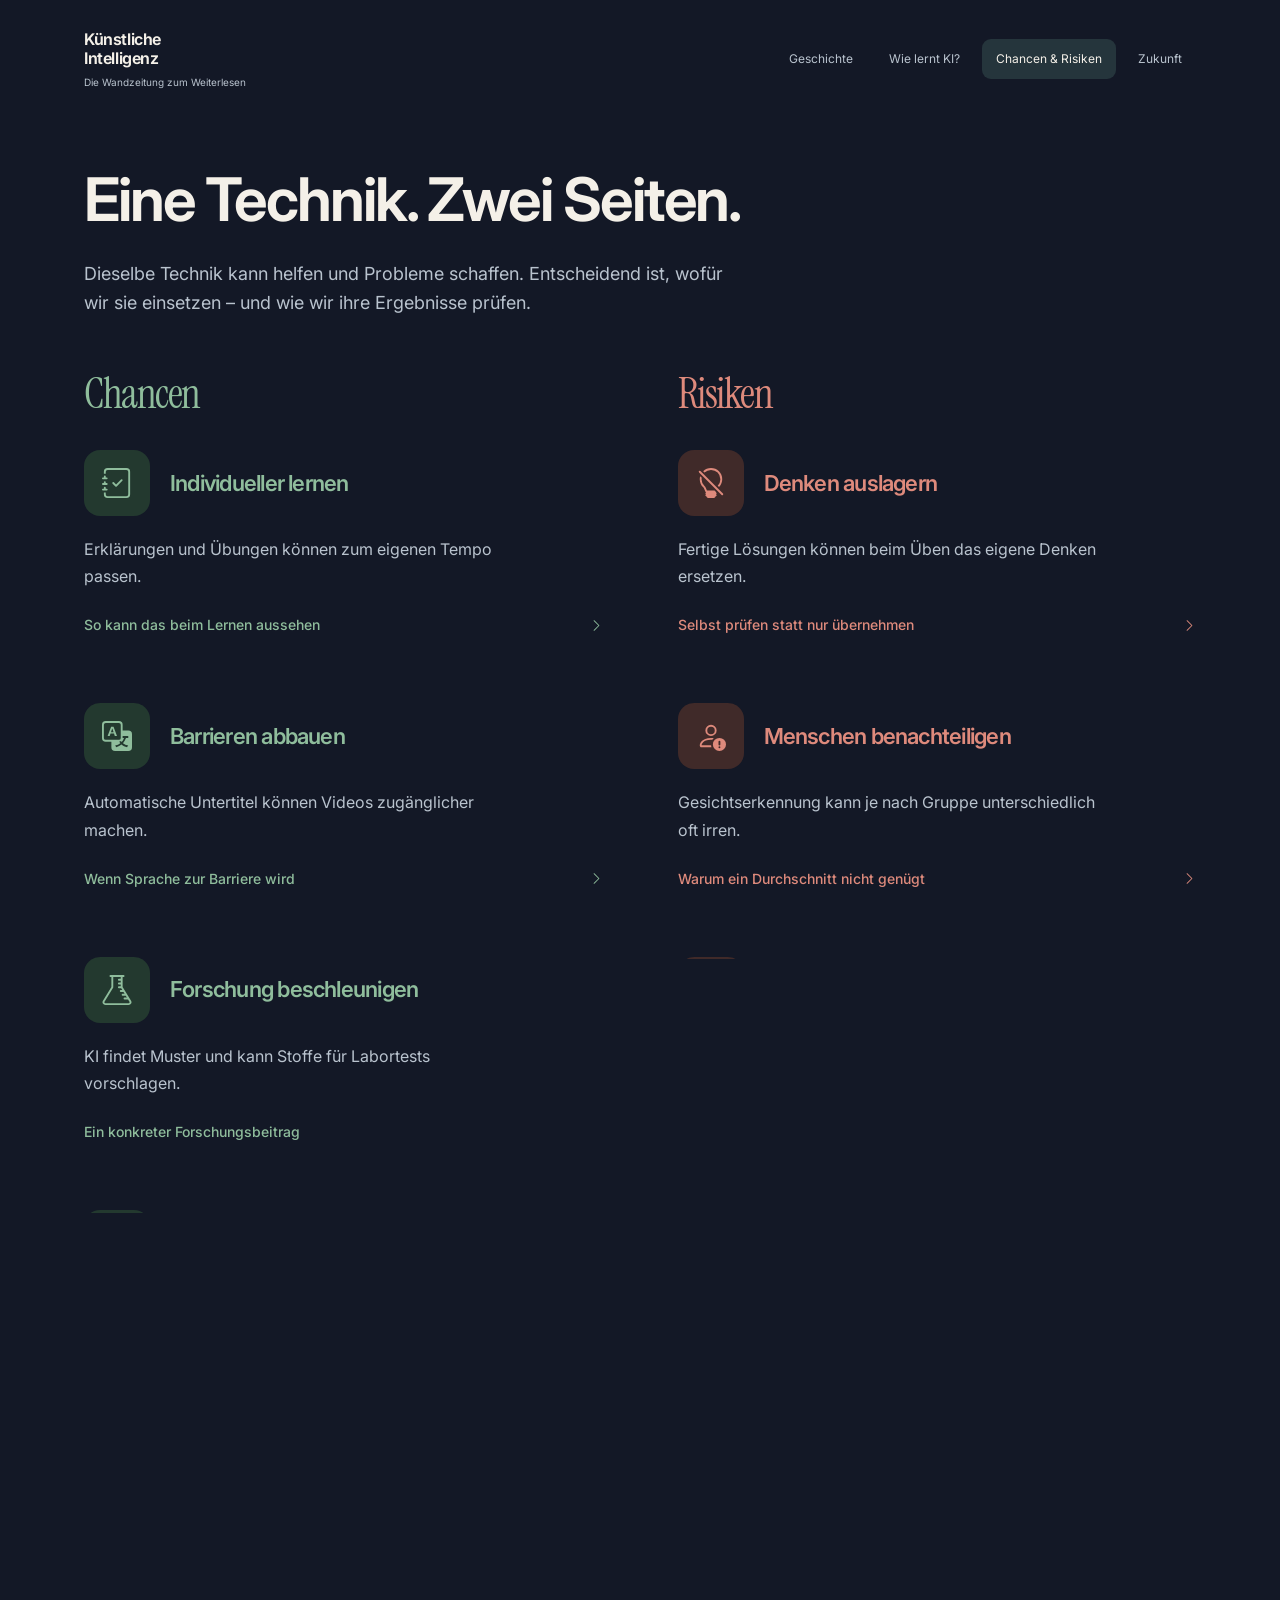
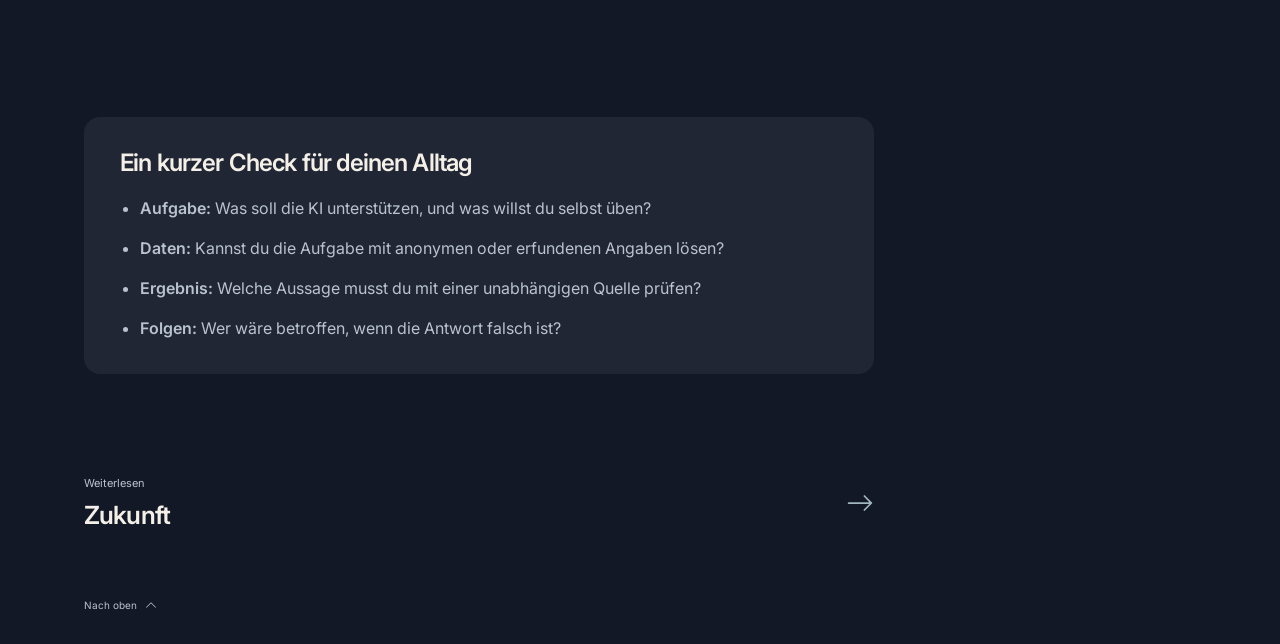
==== commit 8267c2fc: "Remove visible source notes from all four topic pages" ====
--- a/chancen-risiken.html
+++ b/chancen-risiken.html
@@ -6,73 +6,51 @@
   <path d="M1 5v-.5a.5.5 0 0 1 1 0V5h.5a.5.5 0 0 1 0 1h-2a.5.5 0 0 1 0-1zm0 3v-.5a.5.5 0 0 1 1 0V8h.5a.5.5 0 0 1 0 1h-2a.5.5 0 0 1 0-1zm0 3v-.5a.5.5 0 0 1 1 0v.5h.5a.5.5 0 0 1 0 1h-2a.5.5 0 0 1 0-1z"/>
 </svg></span><div><span class="mobile-label">Chance</span><h3>Individueller lernen</h3></div></div><p>Erklärungen und Übungen können zum eigenen Tempo passen.</p><details><summary>So kann das beim Lernen aussehen<svg class="icon" viewBox="0 0 16 16" fill="currentColor" aria-hidden="true">
   <path fill-rule="evenodd" d="M4.646 1.646a.5.5 0 0 1 .708 0l6 6a.5.5 0 0 1 0 .708l-6 6a.5.5 0 0 1-.708-.708L10.293 8 4.646 2.354a.5.5 0 0 1 0-.708"/>
-</svg></summary><div class="detail-copy"><p>Du bearbeitest eine Gleichung und kommst nicht weiter. Eine mögliche Bitte lautet: „Zeige mir nur den nächsten Denkschritt und stelle mir danach eine ähnliche Aufgabe.“ So bleibt ein Teil der Arbeit bei dir. Ob die Erklärung stimmt und zur Aufgabe passt, musst du weiterhin prüfen.</p><a class="citation" href="https://www.unesco.org/en/articles/guidance-generative-ai-education-and-research">UNESCO · KI in Bildung und Forschung <svg class="icon" viewBox="0 0 16 16" fill="currentColor" aria-hidden="true">
-  <path fill-rule="evenodd" d="M1 8a.5.5 0 0 1 .5-.5h11.793l-3.147-3.146a.5.5 0 0 1 .708-.708l4 4a.5.5 0 0 1 0 .708l-4 4a.5.5 0 0 1-.708-.708L13.293 8.5H1.5A.5.5 0 0 1 1 8"/>
-</svg></a></div></details></article><article class="comparison-item red"><div class="item-heading"><span class="topic-icon"><svg class="icon" viewBox="0 0 16 16" fill="currentColor" aria-hidden="true">
+</svg></summary><div class="detail-copy"><p>Du bearbeitest eine Gleichung und kommst nicht weiter. Eine mögliche Bitte lautet: „Zeige mir nur den nächsten Denkschritt und stelle mir danach eine ähnliche Aufgabe.“ So bleibt ein Teil der Arbeit bei dir. Ob die Erklärung stimmt und zur Aufgabe passt, musst du weiterhin prüfen.</p></div></details></article><article class="comparison-item red"><div class="item-heading"><span class="topic-icon"><svg class="icon" viewBox="0 0 16 16" fill="currentColor" aria-hidden="true">
   <path fill-rule="evenodd" d="M2.23 4.35A6 6 0 0 0 2 6c0 1.691.7 3.22 1.826 4.31.203.196.359.4.453.619l.762 1.769A.5.5 0 0 0 5.5 13a.5.5 0 0 0 0 1 .5.5 0 0 0 0 1l.224.447a1 1 0 0 0 .894.553h2.764a1 1 0 0 0 .894-.553L10.5 15a.5.5 0 0 0 0-1 .5.5 0 0 0 0-1 .5.5 0 0 0 .288-.091L9.878 12H5.83l-.632-1.467a3 3 0 0 0-.676-.941 4.98 4.98 0 0 1-1.455-4.405zm1.588-2.653.708.707a5 5 0 0 1 7.07 7.07l.707.707a6 6 0 0 0-8.484-8.484zm-2.172-.051a.5.5 0 0 1 .708 0l12 12a.5.5 0 0 1-.708.708l-12-12a.5.5 0 0 1 0-.708"/>
 </svg></span><div><span class="mobile-label">Risiko</span><h3>Denken auslagern</h3></div></div><p>Fertige Lösungen können beim Üben das eigene Denken ersetzen.</p><details><summary>Selbst prüfen statt nur übernehmen<svg class="icon" viewBox="0 0 16 16" fill="currentColor" aria-hidden="true">
   <path fill-rule="evenodd" d="M4.646 1.646a.5.5 0 0 1 .708 0l6 6a.5.5 0 0 1 0 .708l-6 6a.5.5 0 0 1-.708-.708L10.293 8 4.646 2.354a.5.5 0 0 1 0-.708"/>
-</svg></summary><div class="detail-copy"><p>Versuche die neue Aufgabe anschließend ohne Hilfe. Kannst du begründen, warum der Schritt funktioniert? Eine schön formulierte Lösung im Chat ist noch kein Nachweis dafür, dass du den Inhalt selbst verstanden hast. Dieses Unterrichtsbeispiel ist ein Vorschlag, kein gemessener Lerneffekt.</p><a class="citation" href="https://www.unesco.org/en/articles/guidance-generative-ai-education-and-research">UNESCO · KI in Bildung und Forschung <svg class="icon" viewBox="0 0 16 16" fill="currentColor" aria-hidden="true">
-  <path fill-rule="evenodd" d="M1 8a.5.5 0 0 1 .5-.5h11.793l-3.147-3.146a.5.5 0 0 1 .708-.708l4 4a.5.5 0 0 1 0 .708l-4 4a.5.5 0 0 1-.708-.708L13.293 8.5H1.5A.5.5 0 0 1 1 8"/>
-</svg></a></div></details></article></section><section class="comparison-pair" aria-label="Barrieren abbauen und Menschen benachteiligen"><article class="comparison-item green"><div class="item-heading"><span class="topic-icon"><svg class="icon" viewBox="0 0 16 16" fill="currentColor" aria-hidden="true">
+</svg></summary><div class="detail-copy"><p>Versuche die neue Aufgabe anschließend ohne Hilfe. Kannst du begründen, warum der Schritt funktioniert? Eine schön formulierte Lösung im Chat ist noch kein Nachweis dafür, dass du den Inhalt selbst verstanden hast. Dieses Unterrichtsbeispiel ist ein Vorschlag, kein gemessener Lerneffekt.</p></div></details></article></section><section class="comparison-pair" aria-label="Barrieren abbauen und Menschen benachteiligen"><article class="comparison-item green"><div class="item-heading"><span class="topic-icon"><svg class="icon" viewBox="0 0 16 16" fill="currentColor" aria-hidden="true">
   <path d="M4.545 6.714 4.11 8H3l1.862-5h1.284L8 8H6.833l-.435-1.286zm1.634-.736L5.5 3.956h-.049l-.679 2.022z"/>
   <path d="M0 2a2 2 0 0 1 2-2h7a2 2 0 0 1 2 2v3h3a2 2 0 0 1 2 2v7a2 2 0 0 1-2 2H7a2 2 0 0 1-2-2v-3H2a2 2 0 0 1-2-2zm2-1a1 1 0 0 0-1 1v7a1 1 0 0 0 1 1h7a1 1 0 0 0 1-1V2a1 1 0 0 0-1-1zm7.138 9.995q.289.451.63.846c-.748.575-1.673 1.001-2.768 1.292.178.217.451.635.555.867 1.125-.359 2.08-.844 2.886-1.494.777.665 1.739 1.165 2.93 1.472.133-.254.414-.673.629-.89-1.125-.253-2.057-.694-2.82-1.284.681-.747 1.222-1.651 1.621-2.757H14V8h-3v1.047h.765c-.318.844-.74 1.546-1.272 2.13a6 6 0 0 1-.415-.492 2 2 0 0 1-.94.31"/>
 </svg></span><div><span class="mobile-label">Chance</span><h3>Barrieren abbauen</h3></div></div><p>Automatische Untertitel können Videos zugänglicher machen.</p><details><summary>Wenn Sprache zur Barriere wird<svg class="icon" viewBox="0 0 16 16" fill="currentColor" aria-hidden="true">
   <path fill-rule="evenodd" d="M4.646 1.646a.5.5 0 0 1 .708 0l6 6a.5.5 0 0 1 0 .708l-6 6a.5.5 0 0 1-.708-.708L10.293 8 4.646 2.354a.5.5 0 0 1 0-.708"/>
-</svg></summary><div class="detail-copy"><p>Bei einem Vortrag können Untertitel helfen, gesprochene Inhalte mitzulesen. Eine Übersetzung kann einen fremdsprachigen Text zunächst zugänglich machen. Bei Namen, Fachbegriffen oder undeutlicher Aussprache lohnt sich ein Abgleich mit dem Original. Barrierefreiheit braucht mehr als nur einen eingeschalteten KI-Schalter.</p><a class="citation" href="https://www.unesco.org/en/articles/guidance-generative-ai-education-and-research">UNESCO · KI in Bildung und Forschung <svg class="icon" viewBox="0 0 16 16" fill="currentColor" aria-hidden="true">
-  <path fill-rule="evenodd" d="M1 8a.5.5 0 0 1 .5-.5h11.793l-3.147-3.146a.5.5 0 0 1 .708-.708l4 4a.5.5 0 0 1 0 .708l-4 4a.5.5 0 0 1-.708-.708L13.293 8.5H1.5A.5.5 0 0 1 1 8"/>
-</svg></a></div></details></article><article class="comparison-item red"><div class="item-heading"><span class="topic-icon"><svg class="icon" viewBox="0 0 16 16" fill="currentColor" aria-hidden="true">
+</svg></summary><div class="detail-copy"><p>Bei einem Vortrag können Untertitel helfen, gesprochene Inhalte mitzulesen. Eine Übersetzung kann einen fremdsprachigen Text zunächst zugänglich machen. Bei Namen, Fachbegriffen oder undeutlicher Aussprache lohnt sich ein Abgleich mit dem Original. Barrierefreiheit braucht mehr als nur einen eingeschalteten KI-Schalter.</p></div></details></article><article class="comparison-item red"><div class="item-heading"><span class="topic-icon"><svg class="icon" viewBox="0 0 16 16" fill="currentColor" aria-hidden="true">
   <path d="M11 5a3 3 0 1 1-6 0 3 3 0 0 1 6 0M8 7a2 2 0 1 0 0-4 2 2 0 0 0 0 4m.256 7a4.5 4.5 0 0 1-.229-1.004H3c.001-.246.154-.986.832-1.664C4.484 10.68 5.711 10 8 10q.39 0 .74.025c.226-.341.496-.65.804-.918Q8.844 9.002 8 9c-5 0-6 3-6 4s1 1 1 1z"/>
   <path d="M16 12.5a3.5 3.5 0 1 1-7 0 3.5 3.5 0 0 1 7 0m-3.5-2a.5.5 0 0 0-.5.5v1.5a.5.5 0 0 0 1 0V11a.5.5 0 0 0-.5-.5m0 4a.5.5 0 1 0 0-1 .5.5 0 0 0 0 1"/>
 </svg></span><div><span class="mobile-label">Risiko</span><h3>Menschen benachteiligen</h3></div></div><p>Gesichtserkennung kann je nach Gruppe unterschiedlich oft irren.</p><details><summary>Warum ein Durchschnitt nicht genügt<svg class="icon" viewBox="0 0 16 16" fill="currentColor" aria-hidden="true">
   <path fill-rule="evenodd" d="M4.646 1.646a.5.5 0 0 1 .708 0l6 6a.5.5 0 0 1 0 .708l-6 6a.5.5 0 0 1-.708-.708L10.293 8 4.646 2.354a.5.5 0 0 1 0-.708"/>
-</svg></summary><div class="detail-copy"><p>NIST fand 2019 bei vielen untersuchten Gesichtserkennungsalgorithmen unterschiedliche Fehlerraten zwischen demografischen Gruppen. Die Unterschiede hingen vom Algorithmus und von der Aufgabe ab. Daraus folgt nicht, dass jedes System gleich schlecht ist – wohl aber, dass Tests einzelne Gruppen berücksichtigen müssen.</p><a class="citation" href="https://www.nist.gov/news-events/news/2019/12/nist-study-evaluates-effects-race-age-sex-face-recognition-software">NIST · Unterschiede bei Gesichtserkennung <svg class="icon" viewBox="0 0 16 16" fill="currentColor" aria-hidden="true">
-  <path fill-rule="evenodd" d="M1 8a.5.5 0 0 1 .5-.5h11.793l-3.147-3.146a.5.5 0 0 1 .708-.708l4 4a.5.5 0 0 1 0 .708l-4 4a.5.5 0 0 1-.708-.708L13.293 8.5H1.5A.5.5 0 0 1 1 8"/>
-</svg></a></div></details></article></section><section class="comparison-pair" aria-label="Forschung beschleunigen und Falsches glaubwürdig machen"><article class="comparison-item green"><div class="item-heading"><span class="topic-icon"><svg class="icon" viewBox="0 0 16 16" fill="currentColor" aria-hidden="true">
+</svg></summary><div class="detail-copy"><p>NIST fand 2019 bei vielen untersuchten Gesichtserkennungsalgorithmen unterschiedliche Fehlerraten zwischen demografischen Gruppen. Die Unterschiede hingen vom Algorithmus und von der Aufgabe ab. Daraus folgt nicht, dass jedes System gleich schlecht ist – wohl aber, dass Tests einzelne Gruppen berücksichtigen müssen.</p></div></details></article></section><section class="comparison-pair" aria-label="Forschung beschleunigen und Falsches glaubwürdig machen"><article class="comparison-item green"><div class="item-heading"><span class="topic-icon"><svg class="icon" viewBox="0 0 16 16" fill="currentColor" aria-hidden="true">
   <path d="M4.5 0a.5.5 0 0 0 0 1H5v5.36L.503 13.717A1.5 1.5 0 0 0 1.783 16h12.434a1.5 1.5 0 0 0 1.28-2.282L11 6.359V1h.5a.5.5 0 0 0 0-1zM10 2H9a.5.5 0 0 0 0 1h1v1H9a.5.5 0 0 0 0 1h1v1H9a.5.5 0 0 0 0 1h1.22l.61 1H10a.5.5 0 1 0 0 1h1.442l.611 1H11a.5.5 0 1 0 0 1h1.664l.611 1H12a.5.5 0 1 0 0 1h1.886l.758 1.24a.5.5 0 0 1-.427.76H1.783a.5.5 0 0 1-.427-.76l4.57-7.48A.5.5 0 0 0 6 6.5V1h4z"/>
 </svg></span><div><span class="mobile-label">Chance</span><h3>Forschung beschleunigen</h3></div></div><p>KI findet Muster und kann Stoffe für Labortests vorschlagen.</p><details><summary>Ein konkreter Forschungsbeitrag<svg class="icon" viewBox="0 0 16 16" fill="currentColor" aria-hidden="true">
   <path fill-rule="evenodd" d="M4.646 1.646a.5.5 0 0 1 .708 0l6 6a.5.5 0 0 1 0 .708l-6 6a.5.5 0 0 1-.708-.708L10.293 8 4.646 2.354a.5.5 0 0 1 0-.708"/>
-</svg></summary><div class="detail-copy"><p>AlphaFold 2 sagt räumliche Proteinstrukturen voraus. Solche Berechnungen können Forschenden helfen, gezielter weiterzuarbeiten. Das ist ein klar abgegrenzter Beitrag: Eine Strukturvorhersage allein ist noch kein fertiges Medikament und kein Beleg für dessen Sicherheit.</p><a class="citation" href="https://www.nature.com/articles/s41586-021-03819-2">Nature · AlphaFold 2 <svg class="icon" viewBox="0 0 16 16" fill="currentColor" aria-hidden="true">
-  <path fill-rule="evenodd" d="M1 8a.5.5 0 0 1 .5-.5h11.793l-3.147-3.146a.5.5 0 0 1 .708-.708l4 4a.5.5 0 0 1 0 .708l-4 4a.5.5 0 0 1-.708-.708L13.293 8.5H1.5A.5.5 0 0 1 1 8"/>
-</svg></a></div></details></article><article class="comparison-item red"><div class="item-heading"><span class="topic-icon"><svg class="icon" viewBox="0 0 16 16" fill="currentColor" aria-hidden="true">
+</svg></summary><div class="detail-copy"><p>AlphaFold 2 sagt räumliche Proteinstrukturen voraus. Solche Berechnungen können Forschenden helfen, gezielter weiterzuarbeiten. Das ist ein klar abgegrenzter Beitrag: Eine Strukturvorhersage allein ist noch kein fertiges Medikament und kein Beleg für dessen Sicherheit.</p></div></details></article><article class="comparison-item red"><div class="item-heading"><span class="topic-icon"><svg class="icon" viewBox="0 0 16 16" fill="currentColor" aria-hidden="true">
   <path d="M7.001 11a1 1 0 1 1 2 0 1 1 0 0 1-2 0M7.1 4.995a.905.905 0 1 1 1.8 0l-.35 3.507a.553.553 0 0 1-1.1 0z"/>
   <path d="m10.273 2.513-.921-.944.715-.698.622.637.89-.011a2.89 2.89 0 0 1 2.924 2.924l-.01.89.636.622a2.89 2.89 0 0 1 0 4.134l-.637.622.011.89a2.89 2.89 0 0 1-2.924 2.924l-.89-.01-.622.636a2.89 2.89 0 0 1-4.134 0l-.622-.637-.89.011a2.89 2.89 0 0 1-2.924-2.924l.01-.89-.636-.622a2.89 2.89 0 0 1 0-4.134l.637-.622-.011-.89a2.89 2.89 0 0 1 2.924-2.924l.89.01.622-.636a2.89 2.89 0 0 1 4.134 0l-.715.698a1.89 1.89 0 0 0-2.704 0l-.92.944-1.32-.016a1.89 1.89 0 0 0-1.911 1.912l.016 1.318-.944.921a1.89 1.89 0 0 0 0 2.704l.944.92-.016 1.32a1.89 1.89 0 0 0 1.912 1.911l1.318-.016.921.944a1.89 1.89 0 0 0 2.704 0l.92-.944 1.32.016a1.89 1.89 0 0 0 1.911-1.912l-.016-1.318.944-.921a1.89 1.89 0 0 0 0-2.704l-.944-.92.016-1.32a1.89 1.89 0 0 0-1.912-1.911z"/>
 </svg></span><div><span class="mobile-label">Risiko</span><h3>Falsches glaubwürdig machen</h3></div></div><p>Chatbots können Fakten erfinden. Deepfakes können echt wirken.</p><details><summary>Warum Quellen nachgeschlagen werden müssen<svg class="icon" viewBox="0 0 16 16" fill="currentColor" aria-hidden="true">
   <path fill-rule="evenodd" d="M4.646 1.646a.5.5 0 0 1 .708 0l6 6a.5.5 0 0 1 0 .708l-6 6a.5.5 0 0 1-.708-.708L10.293 8 4.646 2.354a.5.5 0 0 1 0-.708"/>
-</svg></summary><div class="detail-copy"><p>Ein Chatbot kann eine glaubwürdig klingende Literaturangabe erfinden. Beispiel: Für dein Referat nennt er ein Buch samt Seitenzahl. Suche das Buch im Katalog und prüfe die Stelle selbst. Eine Quellenangabe im generierten Text ist ein Ausgangspunkt zur Prüfung, kein Beweis.</p><a class="citation" href="https://nvlpubs.nist.gov/nistpubs/ai/NIST.AI.600-1.pdf">NIST · Risiken generativer KI <svg class="icon" viewBox="0 0 16 16" fill="currentColor" aria-hidden="true">
-  <path fill-rule="evenodd" d="M1 8a.5.5 0 0 1 .5-.5h11.793l-3.147-3.146a.5.5 0 0 1 .708-.708l4 4a.5.5 0 0 1 0 .708l-4 4a.5.5 0 0 1-.708-.708L13.293 8.5H1.5A.5.5 0 0 1 1 8"/>
-</svg></a></div></details></article></section><section class="comparison-pair" aria-label="Routine abgeben und Privatsphäre gefährden"><article class="comparison-item green"><div class="item-heading"><span class="topic-icon"><svg class="icon" viewBox="0 0 16 16" fill="currentColor" aria-hidden="true">
+</svg></summary><div class="detail-copy"><p>Ein Chatbot kann eine glaubwürdig klingende Literaturangabe erfinden. Beispiel: Für dein Referat nennt er ein Buch samt Seitenzahl. Suche das Buch im Katalog und prüfe die Stelle selbst. Eine Quellenangabe im generierten Text ist ein Ausgangspunkt zur Prüfung, kein Beweis.</p></div></details></article></section><section class="comparison-pair" aria-label="Routine abgeben und Privatsphäre gefährden"><article class="comparison-item green"><div class="item-heading"><span class="topic-icon"><svg class="icon" viewBox="0 0 16 16" fill="currentColor" aria-hidden="true">
   <path d="M8 4.754a3.246 3.246 0 1 0 0 6.492 3.246 3.246 0 0 0 0-6.492M5.754 8a2.246 2.246 0 1 1 4.492 0 2.246 2.246 0 0 1-4.492 0"/>
   <path d="M9.796 1.343c-.527-1.79-3.065-1.79-3.592 0l-.094.319a.873.873 0 0 1-1.255.52l-.292-.16c-1.64-.892-3.433.902-2.54 2.541l.159.292a.873.873 0 0 1-.52 1.255l-.319.094c-1.79.527-1.79 3.065 0 3.592l.319.094a.873.873 0 0 1 .52 1.255l-.16.292c-.892 1.64.901 3.434 2.541 2.54l.292-.159a.873.873 0 0 1 1.255.52l.094.319c.527 1.79 3.065 1.79 3.592 0l.094-.319a.873.873 0 0 1 1.255-.52l.292.16c1.64.893 3.434-.902 2.54-2.541l-.159-.292a.873.873 0 0 1 .52-1.255l.319-.094c1.79-.527 1.79-3.065 0-3.592l-.319-.094a.873.873 0 0 1-.52-1.255l.16-.292c.893-1.64-.902-3.433-2.541-2.54l-.292.159a.873.873 0 0 1-1.255-.52zm-2.633.283c.246-.835 1.428-.835 1.674 0l.094.319a1.873 1.873 0 0 0 2.693 1.115l.291-.16c.764-.415 1.6.42 1.184 1.185l-.159.292a1.873 1.873 0 0 0 1.116 2.692l.318.094c.835.246.835 1.428 0 1.674l-.319.094a1.873 1.873 0 0 0-1.115 2.693l.16.291c.415.764-.42 1.6-1.185 1.184l-.291-.159a1.873 1.873 0 0 0-2.693 1.116l-.094.318c-.246.835-1.428.835-1.674 0l-.094-.319a1.873 1.873 0 0 0-2.692-1.115l-.292.16c-.764.415-1.6-.42-1.184-1.185l.159-.291A1.873 1.873 0 0 0 1.945 8.93l-.319-.094c-.835-.246-.835-1.428 0-1.674l.319-.094A1.873 1.873 0 0 0 3.06 4.377l-.16-.292c-.415-.764.42-1.6 1.185-1.184l.292.159a1.873 1.873 0 0 0 2.692-1.115z"/>
 </svg></span><div><span class="mobile-label">Chance</span><h3>Routine abgeben</h3></div></div><p>KI kann Routine beschleunigen. Prüfen und Korrigieren kostet Zeit.</p><details><summary>Eine sinnvolle erste Fassung<svg class="icon" viewBox="0 0 16 16" fill="currentColor" aria-hidden="true">
   <path fill-rule="evenodd" d="M4.646 1.646a.5.5 0 0 1 .708 0l6 6a.5.5 0 0 1 0 .708l-6 6a.5.5 0 0 1-.708-.708L10.293 8 4.646 2.354a.5.5 0 0 1 0-.708"/>
-</svg></summary><div class="detail-copy"><p>Für eine Gruppenarbeit könnte KI Stichpunkte sortieren oder einen Entwurf kürzen. Lege vorher fest, was erhalten bleiben muss. Vergleiche das Ergebnis mit deinen Notizen: Fehlt ein Gegenargument? Wurde eine Aussage verändert? Die gewonnene Zeit lässt sich für diese Kontrolle nutzen.</p><a class="citation" href="https://www.unesco.org/en/articles/guidance-generative-ai-education-and-research">UNESCO · KI in Bildung und Forschung <svg class="icon" viewBox="0 0 16 16" fill="currentColor" aria-hidden="true">
-  <path fill-rule="evenodd" d="M1 8a.5.5 0 0 1 .5-.5h11.793l-3.147-3.146a.5.5 0 0 1 .708-.708l4 4a.5.5 0 0 1 0 .708l-4 4a.5.5 0 0 1-.708-.708L13.293 8.5H1.5A.5.5 0 0 1 1 8"/>
-</svg></a></div></details></article><article class="comparison-item red"><div class="item-heading"><span class="topic-icon"><svg class="icon" viewBox="0 0 16 16" fill="currentColor" aria-hidden="true">
+</svg></summary><div class="detail-copy"><p>Für eine Gruppenarbeit könnte KI Stichpunkte sortieren oder einen Entwurf kürzen. Lege vorher fest, was erhalten bleiben muss. Vergleiche das Ergebnis mit deinen Notizen: Fehlt ein Gegenargument? Wurde eine Aussage verändert? Die gewonnene Zeit lässt sich für diese Kontrolle nutzen.</p></div></details></article><article class="comparison-item red"><div class="item-heading"><span class="topic-icon"><svg class="icon" viewBox="0 0 16 16" fill="currentColor" aria-hidden="true">
   <path d="M16 8s-3-5.5-8-5.5S0 8 0 8s3 5.5 8 5.5S16 8 16 8M1.173 8a13 13 0 0 1 1.66-2.043C4.12 4.668 5.88 3.5 8 3.5s3.879 1.168 5.168 2.457A13 13 0 0 1 14.828 8q-.086.13-.195.288c-.335.48-.83 1.12-1.465 1.755C11.879 11.332 10.119 12.5 8 12.5s-3.879-1.168-5.168-2.457A13 13 0 0 1 1.172 8z"/>
   <path d="M8 5.5a2.5 2.5 0 1 0 0 5 2.5 2.5 0 0 0 0-5M4.5 8a3.5 3.5 0 1 1 7 0 3.5 3.5 0 0 1-7 0"/>
 </svg></span><div><span class="mobile-label">Risiko</span><h3>Privatsphäre gefährden</h3></div></div><p>Wer eine Klassenliste hochlädt, gibt Daten an den Dienst weiter.</p><details><summary>Welche Daten braucht die Aufgabe wirklich?<svg class="icon" viewBox="0 0 16 16" fill="currentColor" aria-hidden="true">
   <path fill-rule="evenodd" d="M4.646 1.646a.5.5 0 0 1 .708 0l6 6a.5.5 0 0 1 0 .708l-6 6a.5.5 0 0 1-.708-.708L10.293 8 4.646 2.354a.5.5 0 0 1 0-.708"/>
-</svg></summary><div class="detail-copy"><p>Eine erfundene Beispielperson reicht oft aus, um eine E-Mail-Vorlage zu formulieren. Namen, Noten, Adressen oder private Gesprächsverläufe gehören dafür nicht in die Eingabe. Ob Daten gespeichert oder später verwendet werden, hängt vom Dienst und seinen Einstellungen ab. Prüfe das vor dem Hochladen.</p><a class="citation" href="https://www.unesco.org/en/articles/guidance-generative-ai-education-and-research">UNESCO · KI in Bildung und Forschung <svg class="icon" viewBox="0 0 16 16" fill="currentColor" aria-hidden="true">
-  <path fill-rule="evenodd" d="M1 8a.5.5 0 0 1 .5-.5h11.793l-3.147-3.146a.5.5 0 0 1 .708-.708l4 4a.5.5 0 0 1 0 .708l-4 4a.5.5 0 0 1-.708-.708L13.293 8.5H1.5A.5.5 0 0 1 1 8"/>
-</svg></a></div></details></article></section><section class="comparison-pair" aria-label="Ressourcen gezielter nutzen und Neue Ressourcen verbrauchen"><article class="comparison-item green"><div class="item-heading"><span class="topic-icon"><svg class="icon" viewBox="0 0 16 16" fill="currentColor" aria-hidden="true">
+</svg></summary><div class="detail-copy"><p>Eine erfundene Beispielperson reicht oft aus, um eine E-Mail-Vorlage zu formulieren. Namen, Noten, Adressen oder private Gesprächsverläufe gehören dafür nicht in die Eingabe. Ob Daten gespeichert oder später verwendet werden, hängt vom Dienst und seinen Einstellungen ab. Prüfe das vor dem Hochladen.</p></div></details></article></section><section class="comparison-pair" aria-label="Ressourcen gezielter nutzen und Neue Ressourcen verbrauchen"><article class="comparison-item green"><div class="item-heading"><span class="topic-icon"><svg class="icon" viewBox="0 0 16 16" fill="currentColor" aria-hidden="true">
   <path d="M11.251.068a.5.5 0 0 1 .227.58L9.677 6.5H13a.5.5 0 0 1 .364.843l-8 8.5a.5.5 0 0 1-.842-.49L6.323 9.5H3a.5.5 0 0 1-.364-.843l8-8.5a.5.5 0 0 1 .615-.09zM4.157 8.5H7a.5.5 0 0 1 .478.647L6.11 13.59l5.732-6.09H9a.5.5 0 0 1-.478-.647L9.89 2.41z"/>
 </svg></span><div><span class="mobile-label">Chance</span><h3>Ressourcen gezielter nutzen</h3></div></div><p>KI kann Energiebedarf vorhersagen und Anlagen effizienter steuern.</p><details><summary>Entscheidend ist die gesamte Bilanz<svg class="icon" viewBox="0 0 16 16" fill="currentColor" aria-hidden="true">
   <path fill-rule="evenodd" d="M4.646 1.646a.5.5 0 0 1 .708 0l6 6a.5.5 0 0 1 0 .708l-6 6a.5.5 0 0 1-.708-.708L10.293 8 4.646 2.354a.5.5 0 0 1 0-.708"/>
-</svg></summary><div class="detail-copy"><p>Eine Anwendung könnte helfen, Verbrauch vorherzusagen und Anlagen gezielter zu steuern. Für die Bewertung zählt aber nicht nur eine einzelne Einsparung: Auch Entwicklung, Betrieb und zusätzliche Nutzung müssen berücksichtigt werden. „Mit KI“ bedeutet für sich genommen noch nicht „umweltfreundlich“.</p><a class="citation" href="https://www.iea.org/reports/energy-and-ai/energy-demand-from-ai">IEA · Energiebedarf von KI <svg class="icon" viewBox="0 0 16 16" fill="currentColor" aria-hidden="true">
-  <path fill-rule="evenodd" d="M1 8a.5.5 0 0 1 .5-.5h11.793l-3.147-3.146a.5.5 0 0 1 .708-.708l4 4a.5.5 0 0 1 0 .708l-4 4a.5.5 0 0 1-.708-.708L13.293 8.5H1.5A.5.5 0 0 1 1 8"/>
-</svg></a></div></details></article><article class="comparison-item red"><div class="item-heading"><span class="topic-icon"><svg class="icon" viewBox="0 0 16 16" fill="currentColor" aria-hidden="true">
+</svg></summary><div class="detail-copy"><p>Eine Anwendung könnte helfen, Verbrauch vorherzusagen und Anlagen gezielter zu steuern. Für die Bewertung zählt aber nicht nur eine einzelne Einsparung: Auch Entwicklung, Betrieb und zusätzliche Nutzung müssen berücksichtigt werden. „Mit KI“ bedeutet für sich genommen noch nicht „umweltfreundlich“.</p></div></details></article><article class="comparison-item red"><div class="item-heading"><span class="topic-icon"><svg class="icon" viewBox="0 0 16 16" fill="currentColor" aria-hidden="true">
   <path d="M1.333 2.667C1.333 1.194 4.318 0 8 0s6.667 1.194 6.667 2.667V4c0 1.473-2.985 2.667-6.667 2.667S1.333 5.473 1.333 4z"/>
   <path d="M1.333 6.334v3C1.333 10.805 4.318 12 8 12s6.667-1.194 6.667-2.667V6.334a6.5 6.5 0 0 1-1.458.79C11.81 7.684 9.967 8 8 8s-3.809-.317-5.208-.876a6.5 6.5 0 0 1-1.458-.79z"/>
   <path d="M14.667 11.668a6.5 6.5 0 0 1-1.458.789c-1.4.56-3.242.876-5.21.876-1.966 0-3.809-.316-5.208-.876a6.5 6.5 0 0 1-1.458-.79v1.666C1.333 14.806 4.318 16 8 16s6.667-1.194 6.667-2.667z"/>
 </svg></span><div><span class="mobile-label">Risiko</span><h3>Neue Ressourcen verbrauchen</h3></div></div><p>Training und Nutzung brauchen Strom. Je nach Kühlung auch Wasser.</p><details><summary>Warum es keine feste Zahl pro Frage gibt<svg class="icon" viewBox="0 0 16 16" fill="currentColor" aria-hidden="true">
   <path fill-rule="evenodd" d="M4.646 1.646a.5.5 0 0 1 .708 0l6 6a.5.5 0 0 1 0 .708l-6 6a.5.5 0 0 1-.708-.708L10.293 8 4.646 2.354a.5.5 0 0 1 0-.708"/>
-</svg></summary><div class="detail-copy"><p>Server rechnen, speichern Daten und müssen gekühlt werden. Der Bedarf hängt unter anderem von Modell, Aufgabe, Hardware und Rechenzentrum ab. Eine kurze Textantwort und ein langes generiertes Video sind unterschiedliche Aufgaben. Pauschale Angaben für „eine KI-Anfrage“ können diese Unterschiede verdecken.</p><a class="citation" href="https://www.iea.org/reports/energy-and-ai/energy-demand-from-ai">IEA · Energiebedarf von KI <svg class="icon" viewBox="0 0 16 16" fill="currentColor" aria-hidden="true">
+</svg></summary><div class="detail-copy"><p>Server rechnen, speichern Daten und müssen gekühlt werden. Der Bedarf hängt unter anderem von Modell, Aufgabe, Hardware und Rechenzentrum ab. Eine kurze Textantwort und ein langes generiertes Video sind unterschiedliche Aufgaben. Pauschale Angaben für „eine KI-Anfrage“ können diese Unterschiede verdecken.</p></div></details></article></section></div><section class="takeaway"><h2>Ein kurzer Check für deinen Alltag</h2><ul><li><strong>Aufgabe:</strong> Was soll die KI unterstützen, und was willst du selbst üben?</li><li><strong>Daten:</strong> Kannst du die Aufgabe mit anonymen oder erfundenen Angaben lösen?</li><li><strong>Ergebnis:</strong> Welche Aussage musst du mit einer unabhängigen Quelle prüfen?</li><li><strong>Folgen:</strong> Wer wäre betroffen, wenn die Antwort falsch ist?</li></ul></section><a class="next-page" href="zukunft.html"><span>Weiterlesen<strong>Zukunft</strong></span><svg class="icon" viewBox="0 0 16 16" fill="currentColor" aria-hidden="true">
   <path fill-rule="evenodd" d="M1 8a.5.5 0 0 1 .5-.5h11.793l-3.147-3.146a.5.5 0 0 1 .708-.708l4 4a.5.5 0 0 1 0 .708l-4 4a.5.5 0 0 1-.708-.708L13.293 8.5H1.5A.5.5 0 0 1 1 8"/>
-</svg></a></div></details></article></section></div><section class="takeaway"><h2>Ein kurzer Check für deinen Alltag</h2><ul><li><strong>Aufgabe:</strong> Was soll die KI unterstützen, und was willst du selbst üben?</li><li><strong>Daten:</strong> Kannst du die Aufgabe mit anonymen oder erfundenen Angaben lösen?</li><li><strong>Ergebnis:</strong> Welche Aussage musst du mit einer unabhängigen Quelle prüfen?</li><li><strong>Folgen:</strong> Wer wäre betroffen, wenn die Antwort falsch ist?</li></ul></section><aside class="sources" aria-label="Quellen"><details ><summary>Quellen &amp; Einordnung<svg class="icon" viewBox="0 0 16 16" fill="currentColor" aria-hidden="true">
-  <path fill-rule="evenodd" d="M4.646 1.646a.5.5 0 0 1 .708 0l6 6a.5.5 0 0 1 0 .708l-6 6a.5.5 0 0 1-.708-.708L10.293 8 4.646 2.354a.5.5 0 0 1 0-.708"/>
-</svg></summary><div class="detail-copy"><p>Chancen und Risiken hängen vom Einsatz ab. Die Beispiele sind keine Garantie für jedes KI-System. Quellenrecherche: 24.10.–11.11.2026.</p><ul><li><a href="https://www.unesco.org/en/articles/guidance-generative-ai-education-and-research">UNESCO · KI und Bildung</a></li><li><a href="https://www.nist.gov/itl/ai-risk-management-framework">NIST · AI Risk Management Framework</a></li><li><a href="https://nvlpubs.nist.gov/nistpubs/ir/2019/NIST.IR.8280.pdf">NIST · Gesichtserkennung und demografische Effekte</a></li><li><a href="https://www.iea.org/reports/energy-and-ai/energy-demand-from-ai">IEA · Energiebedarf von KI</a></li></ul></div></details></aside><a class="next-page" href="zukunft.html"><span>Weiterlesen<strong>Zukunft</strong></span><svg class="icon" viewBox="0 0 16 16" fill="currentColor" aria-hidden="true">
-  <path fill-rule="evenodd" d="M1 8a.5.5 0 0 1 .5-.5h11.793l-3.147-3.146a.5.5 0 0 1 .708-.708l4 4a.5.5 0 0 1 0 .708l-4 4a.5.5 0 0 1-.708-.708L13.293 8.5H1.5A.5.5 0 0 1 1 8"/>
-</svg></a></main><footer class="site-footer"><a href="QUELLEN.md">Quellen & Einordnung · Stand 11.11.2026</a><a href="#inhalt">Nach oben <svg class="icon" viewBox="0 0 16 16" fill="currentColor" aria-hidden="true">
+</svg></a></main><footer class="site-footer"><a href="#inhalt">Nach oben <svg class="icon" viewBox="0 0 16 16" fill="currentColor" aria-hidden="true">
   <path fill-rule="evenodd" d="M7.646 4.646a.5.5 0 0 1 .708 0l6 6a.5.5 0 0 1-.708.708L8 5.707l-5.646 5.647a.5.5 0 0 1-.708-.708z"/>
 </svg></a></footer></body></html>
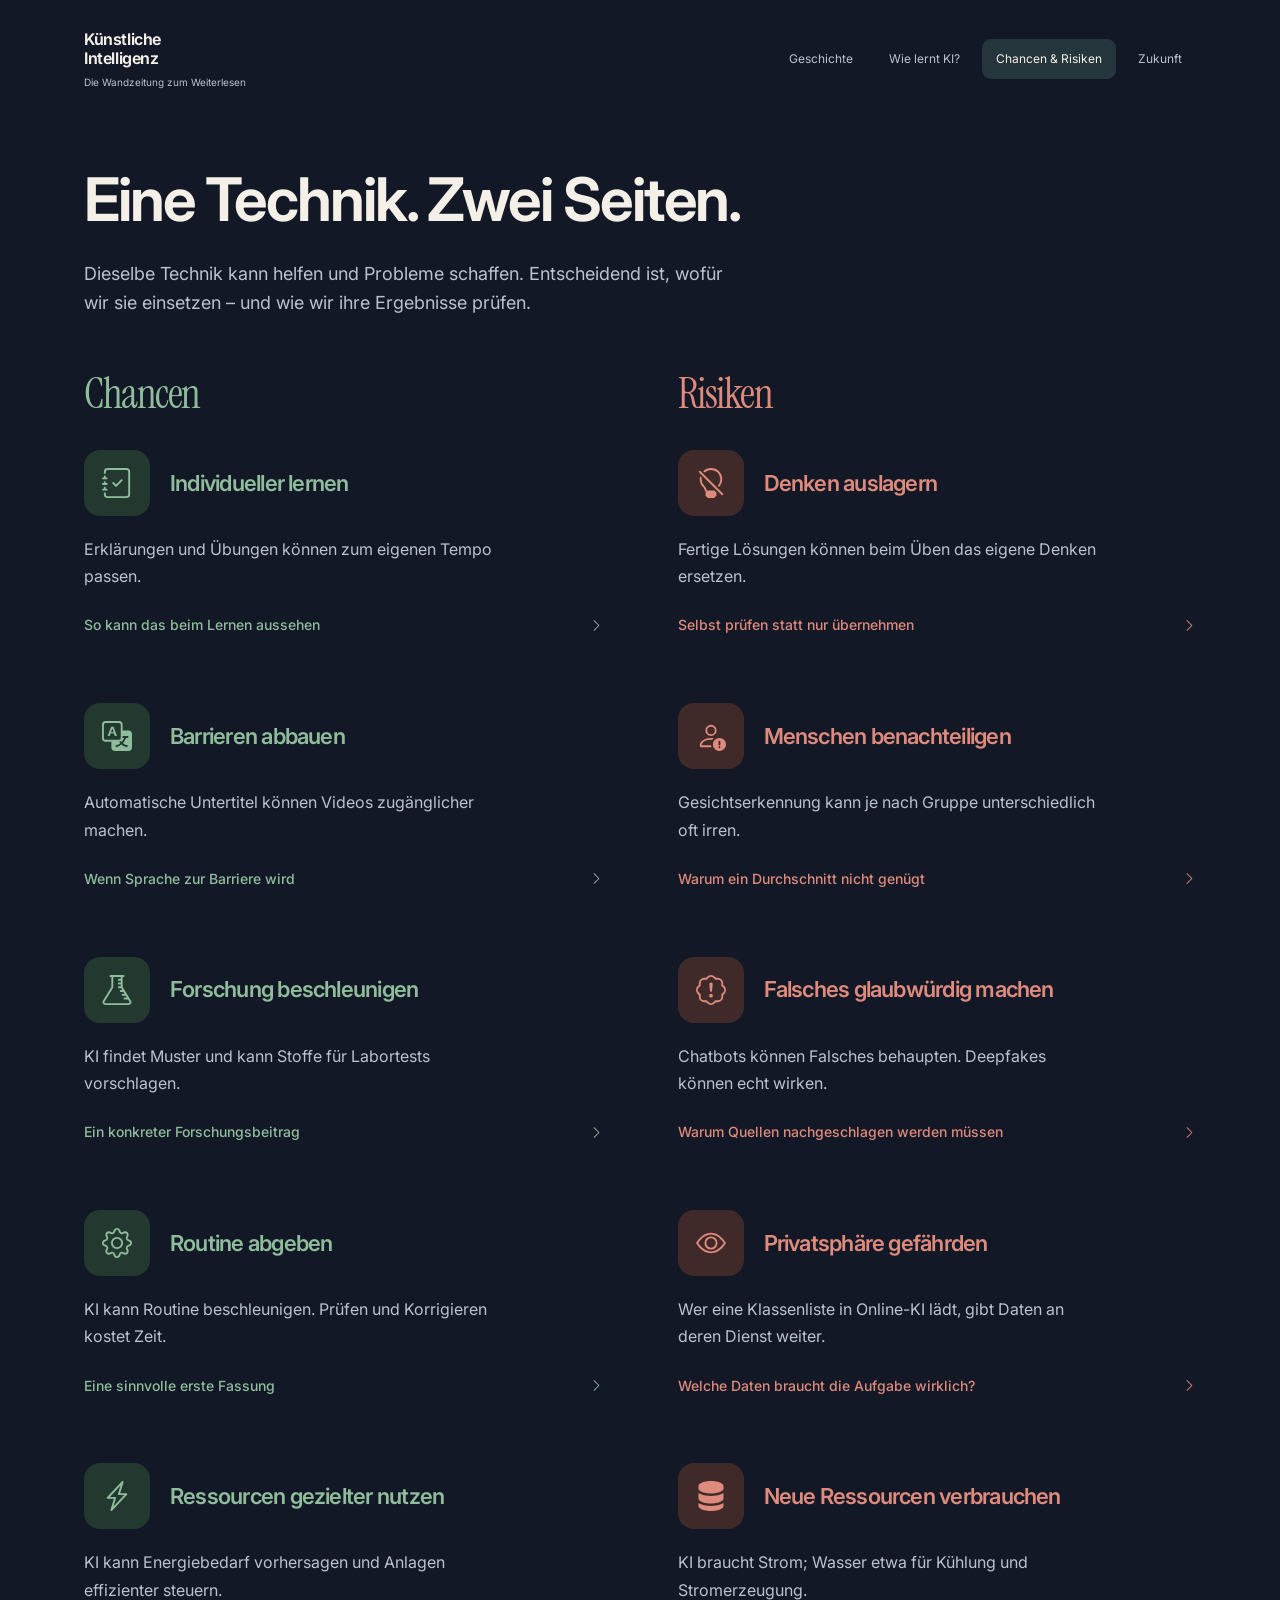
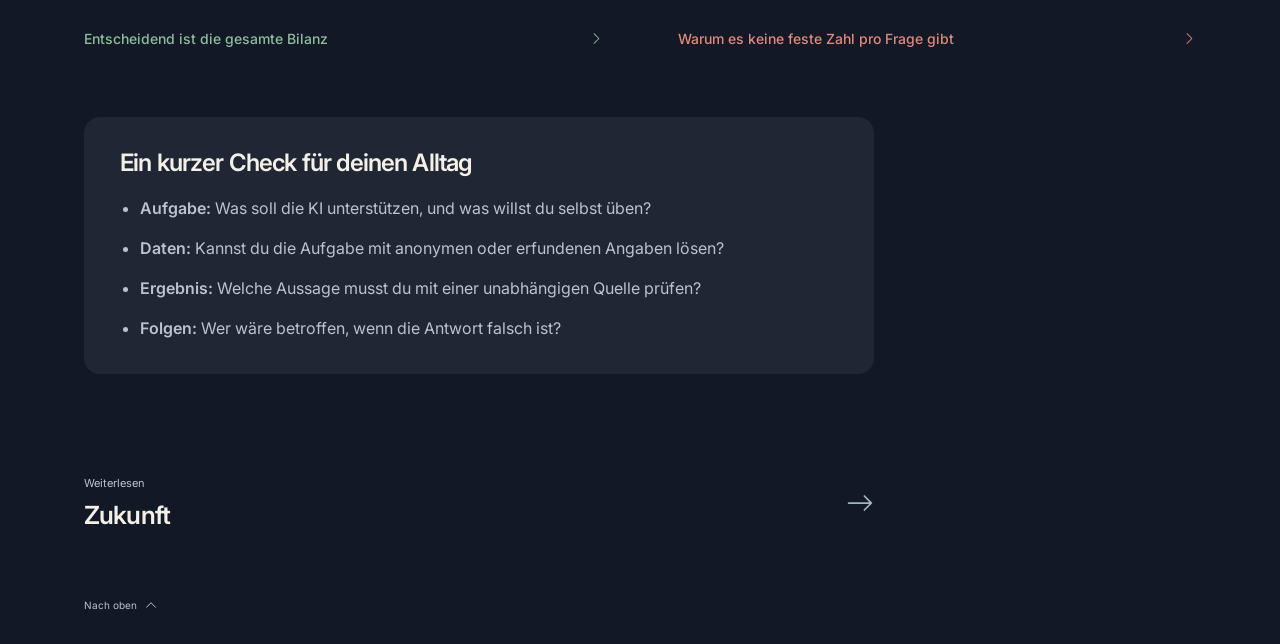
==== commit 03a93712: "Correct AI facts and qualify learning examples and future claims" ====
--- a/chancen-risiken.html
+++ b/chancen-risiken.html
@@ -15,7 +15,7 @@
   <path d="M0 2a2 2 0 0 1 2-2h7a2 2 0 0 1 2 2v3h3a2 2 0 0 1 2 2v7a2 2 0 0 1-2 2H7a2 2 0 0 1-2-2v-3H2a2 2 0 0 1-2-2zm2-1a1 1 0 0 0-1 1v7a1 1 0 0 0 1 1h7a1 1 0 0 0 1-1V2a1 1 0 0 0-1-1zm7.138 9.995q.289.451.63.846c-.748.575-1.673 1.001-2.768 1.292.178.217.451.635.555.867 1.125-.359 2.08-.844 2.886-1.494.777.665 1.739 1.165 2.93 1.472.133-.254.414-.673.629-.89-1.125-.253-2.057-.694-2.82-1.284.681-.747 1.222-1.651 1.621-2.757H14V8h-3v1.047h.765c-.318.844-.74 1.546-1.272 2.13a6 6 0 0 1-.415-.492 2 2 0 0 1-.94.31"/>
 </svg></span><div><span class="mobile-label">Chance</span><h3>Barrieren abbauen</h3></div></div><p>Automatische Untertitel können Videos zugänglicher machen.</p><details><summary>Wenn Sprache zur Barriere wird<svg class="icon" viewBox="0 0 16 16" fill="currentColor" aria-hidden="true">
   <path fill-rule="evenodd" d="M4.646 1.646a.5.5 0 0 1 .708 0l6 6a.5.5 0 0 1 0 .708l-6 6a.5.5 0 0 1-.708-.708L10.293 8 4.646 2.354a.5.5 0 0 1 0-.708"/>
-</svg></summary><div class="detail-copy"><p>Bei einem Vortrag können Untertitel helfen, gesprochene Inhalte mitzulesen. Eine Übersetzung kann einen fremdsprachigen Text zunächst zugänglich machen. Bei Namen, Fachbegriffen oder undeutlicher Aussprache lohnt sich ein Abgleich mit dem Original. Barrierefreiheit braucht mehr als nur einen eingeschalteten KI-Schalter.</p></div></details></article><article class="comparison-item red"><div class="item-heading"><span class="topic-icon"><svg class="icon" viewBox="0 0 16 16" fill="currentColor" aria-hidden="true">
+</svg></summary><div class="detail-copy"><p>Bei einem Vortrag können Untertitel helfen, gesprochene Inhalte mitzulesen. Automatische Untertitel können Fehler enthalten; für verlässliche Zugänglichkeit müssen sie überprüft und bei Bedarf korrigiert werden. Eine Übersetzung kann einen fremdsprachigen Text zunächst zugänglich machen. Bei Namen, Fachbegriffen oder undeutlicher Aussprache lohnt sich ein Abgleich mit dem Original. Barrierefreiheit braucht mehr als nur einen eingeschalteten KI-Schalter.</p></div></details></article><article class="comparison-item red"><div class="item-heading"><span class="topic-icon"><svg class="icon" viewBox="0 0 16 16" fill="currentColor" aria-hidden="true">
   <path d="M11 5a3 3 0 1 1-6 0 3 3 0 0 1 6 0M8 7a2 2 0 1 0 0-4 2 2 0 0 0 0 4m.256 7a4.5 4.5 0 0 1-.229-1.004H3c.001-.246.154-.986.832-1.664C4.484 10.68 5.711 10 8 10q.39 0 .74.025c.226-.341.496-.65.804-.918Q8.844 9.002 8 9c-5 0-6 3-6 4s1 1 1 1z"/>
   <path d="M16 12.5a3.5 3.5 0 1 1-7 0 3.5 3.5 0 0 1 7 0m-3.5-2a.5.5 0 0 0-.5.5v1.5a.5.5 0 0 0 1 0V11a.5.5 0 0 0-.5-.5m0 4a.5.5 0 1 0 0-1 .5.5 0 0 0 0 1"/>
 </svg></span><div><span class="mobile-label">Risiko</span><h3>Menschen benachteiligen</h3></div></div><p>Gesichtserkennung kann je nach Gruppe unterschiedlich oft irren.</p><details><summary>Warum ein Durchschnitt nicht genügt<svg class="icon" viewBox="0 0 16 16" fill="currentColor" aria-hidden="true">
@@ -27,7 +27,7 @@
 </svg></summary><div class="detail-copy"><p>AlphaFold 2 sagt räumliche Proteinstrukturen voraus. Solche Berechnungen können Forschenden helfen, gezielter weiterzuarbeiten. Das ist ein klar abgegrenzter Beitrag: Eine Strukturvorhersage allein ist noch kein fertiges Medikament und kein Beleg für dessen Sicherheit.</p></div></details></article><article class="comparison-item red"><div class="item-heading"><span class="topic-icon"><svg class="icon" viewBox="0 0 16 16" fill="currentColor" aria-hidden="true">
   <path d="M7.001 11a1 1 0 1 1 2 0 1 1 0 0 1-2 0M7.1 4.995a.905.905 0 1 1 1.8 0l-.35 3.507a.553.553 0 0 1-1.1 0z"/>
   <path d="m10.273 2.513-.921-.944.715-.698.622.637.89-.011a2.89 2.89 0 0 1 2.924 2.924l-.01.89.636.622a2.89 2.89 0 0 1 0 4.134l-.637.622.011.89a2.89 2.89 0 0 1-2.924 2.924l-.89-.01-.622.636a2.89 2.89 0 0 1-4.134 0l-.622-.637-.89.011a2.89 2.89 0 0 1-2.924-2.924l.01-.89-.636-.622a2.89 2.89 0 0 1 0-4.134l.637-.622-.011-.89a2.89 2.89 0 0 1 2.924-2.924l.89.01.622-.636a2.89 2.89 0 0 1 4.134 0l-.715.698a1.89 1.89 0 0 0-2.704 0l-.92.944-1.32-.016a1.89 1.89 0 0 0-1.911 1.912l.016 1.318-.944.921a1.89 1.89 0 0 0 0 2.704l.944.92-.016 1.32a1.89 1.89 0 0 0 1.912 1.911l1.318-.016.921.944a1.89 1.89 0 0 0 2.704 0l.92-.944 1.32.016a1.89 1.89 0 0 0 1.911-1.912l-.016-1.318.944-.921a1.89 1.89 0 0 0 0-2.704l-.944-.92.016-1.32a1.89 1.89 0 0 0-1.912-1.911z"/>
-</svg></span><div><span class="mobile-label">Risiko</span><h3>Falsches glaubwürdig machen</h3></div></div><p>Chatbots können Fakten erfinden. Deepfakes können echt wirken.</p><details><summary>Warum Quellen nachgeschlagen werden müssen<svg class="icon" viewBox="0 0 16 16" fill="currentColor" aria-hidden="true">
+</svg></span><div><span class="mobile-label">Risiko</span><h3>Falsches glaubwürdig machen</h3></div></div><p>Chatbots können Falsches behaupten. Deepfakes können echt wirken.</p><details><summary>Warum Quellen nachgeschlagen werden müssen<svg class="icon" viewBox="0 0 16 16" fill="currentColor" aria-hidden="true">
   <path fill-rule="evenodd" d="M4.646 1.646a.5.5 0 0 1 .708 0l6 6a.5.5 0 0 1 0 .708l-6 6a.5.5 0 0 1-.708-.708L10.293 8 4.646 2.354a.5.5 0 0 1 0-.708"/>
 </svg></summary><div class="detail-copy"><p>Ein Chatbot kann eine glaubwürdig klingende Literaturangabe erfinden. Beispiel: Für dein Referat nennt er ein Buch samt Seitenzahl. Suche das Buch im Katalog und prüfe die Stelle selbst. Eine Quellenangabe im generierten Text ist ein Ausgangspunkt zur Prüfung, kein Beweis.</p></div></details></article></section><section class="comparison-pair" aria-label="Routine abgeben und Privatsphäre gefährden"><article class="comparison-item green"><div class="item-heading"><span class="topic-icon"><svg class="icon" viewBox="0 0 16 16" fill="currentColor" aria-hidden="true">
   <path d="M8 4.754a3.246 3.246 0 1 0 0 6.492 3.246 3.246 0 0 0 0-6.492M5.754 8a2.246 2.246 0 1 1 4.492 0 2.246 2.246 0 0 1-4.492 0"/>
@@ -37,9 +37,9 @@
 </svg></summary><div class="detail-copy"><p>Für eine Gruppenarbeit könnte KI Stichpunkte sortieren oder einen Entwurf kürzen. Lege vorher fest, was erhalten bleiben muss. Vergleiche das Ergebnis mit deinen Notizen: Fehlt ein Gegenargument? Wurde eine Aussage verändert? Die gewonnene Zeit lässt sich für diese Kontrolle nutzen.</p></div></details></article><article class="comparison-item red"><div class="item-heading"><span class="topic-icon"><svg class="icon" viewBox="0 0 16 16" fill="currentColor" aria-hidden="true">
   <path d="M16 8s-3-5.5-8-5.5S0 8 0 8s3 5.5 8 5.5S16 8 16 8M1.173 8a13 13 0 0 1 1.66-2.043C4.12 4.668 5.88 3.5 8 3.5s3.879 1.168 5.168 2.457A13 13 0 0 1 14.828 8q-.086.13-.195.288c-.335.48-.83 1.12-1.465 1.755C11.879 11.332 10.119 12.5 8 12.5s-3.879-1.168-5.168-2.457A13 13 0 0 1 1.172 8z"/>
   <path d="M8 5.5a2.5 2.5 0 1 0 0 5 2.5 2.5 0 0 0 0-5M4.5 8a3.5 3.5 0 1 1 7 0 3.5 3.5 0 0 1-7 0"/>
-</svg></span><div><span class="mobile-label">Risiko</span><h3>Privatsphäre gefährden</h3></div></div><p>Wer eine Klassenliste hochlädt, gibt Daten an den Dienst weiter.</p><details><summary>Welche Daten braucht die Aufgabe wirklich?<svg class="icon" viewBox="0 0 16 16" fill="currentColor" aria-hidden="true">
+</svg></span><div><span class="mobile-label">Risiko</span><h3>Privatsphäre gefährden</h3></div></div><p>Wer eine Klassenliste in Online-KI lädt, gibt Daten an deren Dienst weiter.</p><details><summary>Welche Daten braucht die Aufgabe wirklich?<svg class="icon" viewBox="0 0 16 16" fill="currentColor" aria-hidden="true">
   <path fill-rule="evenodd" d="M4.646 1.646a.5.5 0 0 1 .708 0l6 6a.5.5 0 0 1 0 .708l-6 6a.5.5 0 0 1-.708-.708L10.293 8 4.646 2.354a.5.5 0 0 1 0-.708"/>
-</svg></summary><div class="detail-copy"><p>Eine erfundene Beispielperson reicht oft aus, um eine E-Mail-Vorlage zu formulieren. Namen, Noten, Adressen oder private Gesprächsverläufe gehören dafür nicht in die Eingabe. Ob Daten gespeichert oder später verwendet werden, hängt vom Dienst und seinen Einstellungen ab. Prüfe das vor dem Hochladen.</p></div></details></article></section><section class="comparison-pair" aria-label="Ressourcen gezielter nutzen und Neue Ressourcen verbrauchen"><article class="comparison-item green"><div class="item-heading"><span class="topic-icon"><svg class="icon" viewBox="0 0 16 16" fill="currentColor" aria-hidden="true">
+</svg></summary><div class="detail-copy"><p>Eine erfundene Beispielperson reicht oft aus, um eine E-Mail-Vorlage zu formulieren. Namen, Noten, Adressen oder private Gesprächsverläufe gehören dafür nicht in die Eingabe. Das Hochladen in einen Online-Dienst ist eine Datenübertragung. Es bedeutet nicht automatisch, dass die Daten öffentlich werden oder für Modelltraining genutzt werden. Ob Daten gespeichert oder später verwendet werden, hängt vom Dienst, Vertrag und seinen Einstellungen ab. Bei einer vollständig lokalen Anwendung muss keine Übertragung an einen Anbieter stattfinden. Prüfe das vor dem Hochladen.</p></div></details></article></section><section class="comparison-pair" aria-label="Ressourcen gezielter nutzen und Neue Ressourcen verbrauchen"><article class="comparison-item green"><div class="item-heading"><span class="topic-icon"><svg class="icon" viewBox="0 0 16 16" fill="currentColor" aria-hidden="true">
   <path d="M11.251.068a.5.5 0 0 1 .227.58L9.677 6.5H13a.5.5 0 0 1 .364.843l-8 8.5a.5.5 0 0 1-.842-.49L6.323 9.5H3a.5.5 0 0 1-.364-.843l8-8.5a.5.5 0 0 1 .615-.09zM4.157 8.5H7a.5.5 0 0 1 .478.647L6.11 13.59l5.732-6.09H9a.5.5 0 0 1-.478-.647L9.89 2.41z"/>
 </svg></span><div><span class="mobile-label">Chance</span><h3>Ressourcen gezielter nutzen</h3></div></div><p>KI kann Energiebedarf vorhersagen und Anlagen effizienter steuern.</p><details><summary>Entscheidend ist die gesamte Bilanz<svg class="icon" viewBox="0 0 16 16" fill="currentColor" aria-hidden="true">
   <path fill-rule="evenodd" d="M4.646 1.646a.5.5 0 0 1 .708 0l6 6a.5.5 0 0 1 0 .708l-6 6a.5.5 0 0 1-.708-.708L10.293 8 4.646 2.354a.5.5 0 0 1 0-.708"/>
@@ -47,9 +47,9 @@
   <path d="M1.333 2.667C1.333 1.194 4.318 0 8 0s6.667 1.194 6.667 2.667V4c0 1.473-2.985 2.667-6.667 2.667S1.333 5.473 1.333 4z"/>
   <path d="M1.333 6.334v3C1.333 10.805 4.318 12 8 12s6.667-1.194 6.667-2.667V6.334a6.5 6.5 0 0 1-1.458.79C11.81 7.684 9.967 8 8 8s-3.809-.317-5.208-.876a6.5 6.5 0 0 1-1.458-.79z"/>
   <path d="M14.667 11.668a6.5 6.5 0 0 1-1.458.789c-1.4.56-3.242.876-5.21.876-1.966 0-3.809-.316-5.208-.876a6.5 6.5 0 0 1-1.458-.79v1.666C1.333 14.806 4.318 16 8 16s6.667-1.194 6.667-2.667z"/>
-</svg></span><div><span class="mobile-label">Risiko</span><h3>Neue Ressourcen verbrauchen</h3></div></div><p>Training und Nutzung brauchen Strom. Je nach Kühlung auch Wasser.</p><details><summary>Warum es keine feste Zahl pro Frage gibt<svg class="icon" viewBox="0 0 16 16" fill="currentColor" aria-hidden="true">
+</svg></span><div><span class="mobile-label">Risiko</span><h3>Neue Ressourcen verbrauchen</h3></div></div><p>KI braucht Strom; Wasser etwa für Kühlung und Stromerzeugung.</p><details><summary>Warum es keine feste Zahl pro Frage gibt<svg class="icon" viewBox="0 0 16 16" fill="currentColor" aria-hidden="true">
   <path fill-rule="evenodd" d="M4.646 1.646a.5.5 0 0 1 .708 0l6 6a.5.5 0 0 1 0 .708l-6 6a.5.5 0 0 1-.708-.708L10.293 8 4.646 2.354a.5.5 0 0 1 0-.708"/>
-</svg></summary><div class="detail-copy"><p>Server rechnen, speichern Daten und müssen gekühlt werden. Der Bedarf hängt unter anderem von Modell, Aufgabe, Hardware und Rechenzentrum ab. Eine kurze Textantwort und ein langes generiertes Video sind unterschiedliche Aufgaben. Pauschale Angaben für „eine KI-Anfrage“ können diese Unterschiede verdecken.</p></div></details></article></section></div><section class="takeaway"><h2>Ein kurzer Check für deinen Alltag</h2><ul><li><strong>Aufgabe:</strong> Was soll die KI unterstützen, und was willst du selbst üben?</li><li><strong>Daten:</strong> Kannst du die Aufgabe mit anonymen oder erfundenen Angaben lösen?</li><li><strong>Ergebnis:</strong> Welche Aussage musst du mit einer unabhängigen Quelle prüfen?</li><li><strong>Folgen:</strong> Wer wäre betroffen, wenn die Antwort falsch ist?</li></ul></section><a class="next-page" href="zukunft.html"><span>Weiterlesen<strong>Zukunft</strong></span><svg class="icon" viewBox="0 0 16 16" fill="currentColor" aria-hidden="true">
+</svg></summary><div class="detail-copy"><p>Server rechnen, speichern Daten und müssen gekühlt werden. Der Bedarf hängt unter anderem von Modell, Aufgabe, Hardware und Rechenzentrum ab. Wasser kann direkt für Kühlung und indirekt bei der Stromerzeugung sowie der Herstellung von Chips benötigt werden. Standort, Kühlverfahren und Strommix verändern die Bilanz. Eine kurze Textantwort und ein langes generiertes Video sind unterschiedliche Aufgaben. Pauschale Angaben für „eine KI-Anfrage“ können diese Unterschiede verdecken.</p></div></details></article></section></div><section class="takeaway"><h2>Ein kurzer Check für deinen Alltag</h2><ul><li><strong>Aufgabe:</strong> Was soll die KI unterstützen, und was willst du selbst üben?</li><li><strong>Daten:</strong> Kannst du die Aufgabe mit anonymen oder erfundenen Angaben lösen?</li><li><strong>Ergebnis:</strong> Welche Aussage musst du mit einer unabhängigen Quelle prüfen?</li><li><strong>Folgen:</strong> Wer wäre betroffen, wenn die Antwort falsch ist?</li></ul></section><a class="next-page" href="zukunft.html"><span>Weiterlesen<strong>Zukunft</strong></span><svg class="icon" viewBox="0 0 16 16" fill="currentColor" aria-hidden="true">
   <path fill-rule="evenodd" d="M1 8a.5.5 0 0 1 .5-.5h11.793l-3.147-3.146a.5.5 0 0 1 .708-.708l4 4a.5.5 0 0 1 0 .708l-4 4a.5.5 0 0 1-.708-.708L13.293 8.5H1.5A.5.5 0 0 1 1 8"/>
 </svg></a></main><footer class="site-footer"><a href="#inhalt">Nach oben <svg class="icon" viewBox="0 0 16 16" fill="currentColor" aria-hidden="true">
   <path fill-rule="evenodd" d="M7.646 4.646a.5.5 0 0 1 .708 0l6 6a.5.5 0 0 1-.708.708L8 5.707l-5.646 5.647a.5.5 0 0 1-.708-.708z"/>
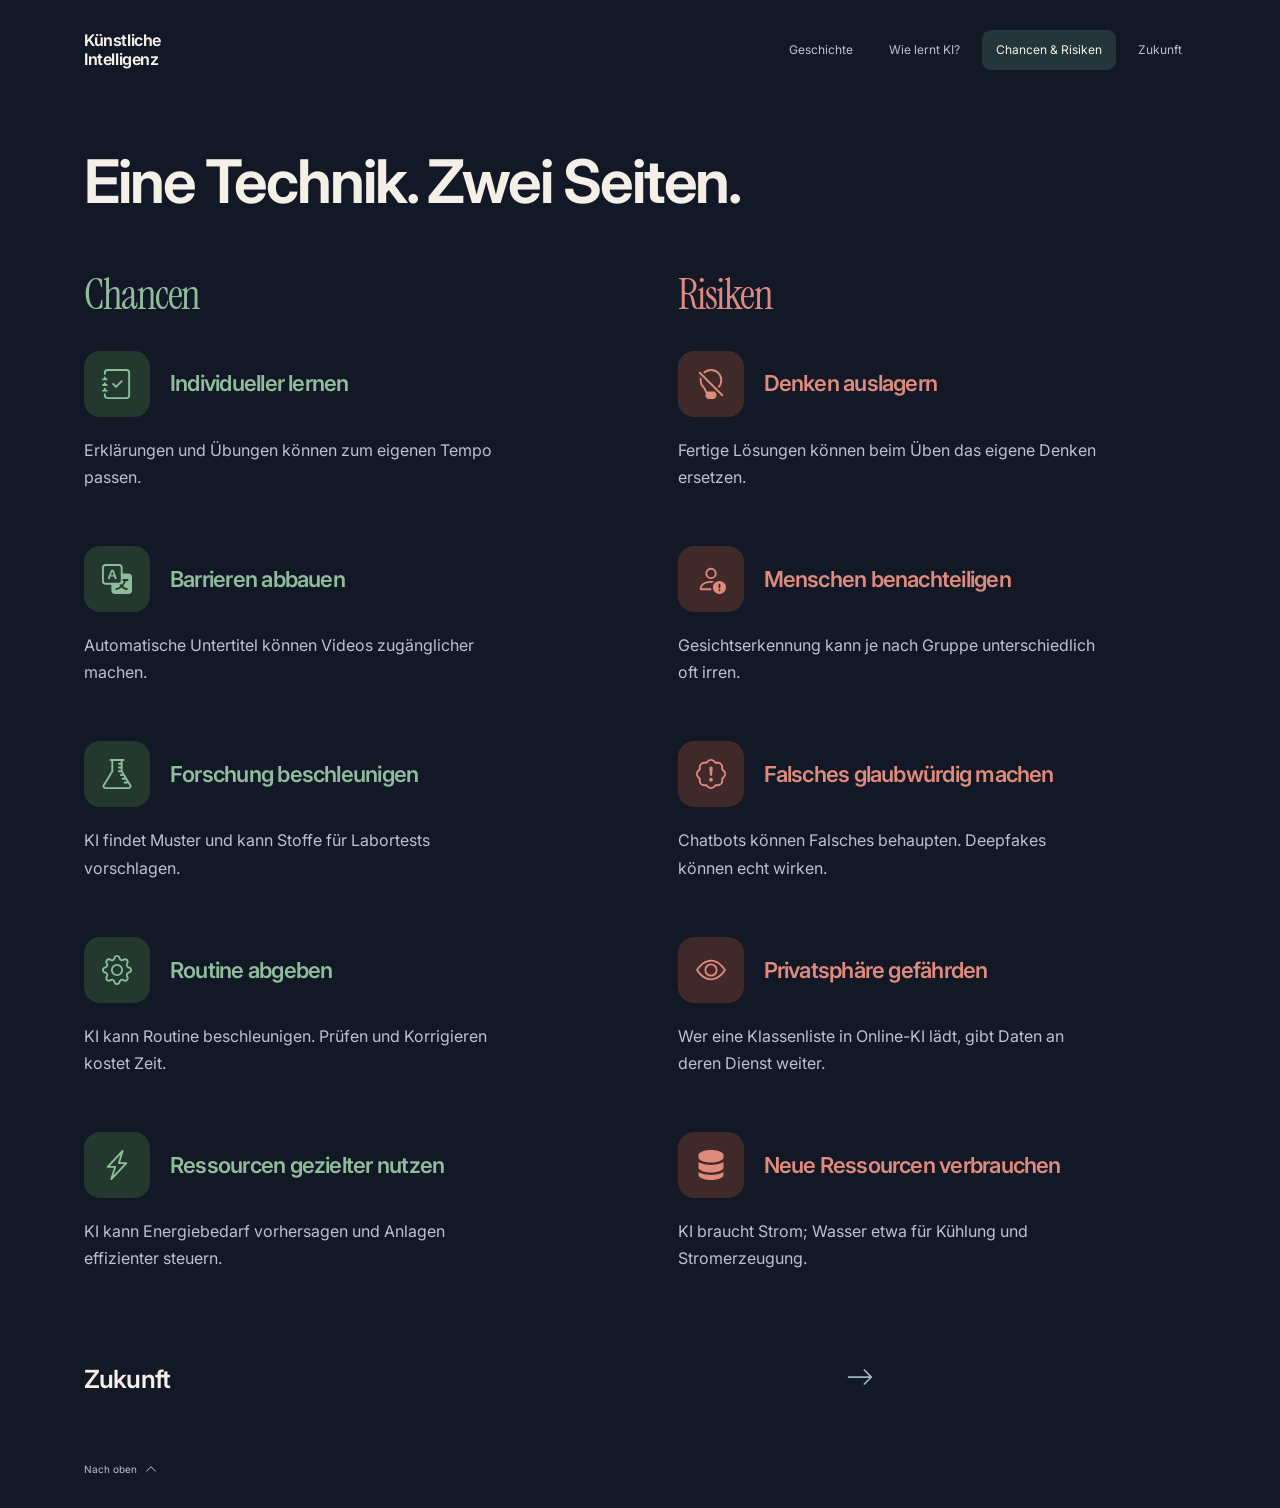
==== commit b74deb2d: "Reduce website to concise poster companion" ====
--- a/chancen-risiken.html
+++ b/chancen-risiken.html
@@ -1,55 +1,35 @@
-<!doctype html><html lang="de"><head><meta charset="utf-8"><meta name="viewport" content="width=device-width,initial-scale=1"><meta name="theme-color" content="#131826"><meta name="description" content="Eine Technik. Zwei Seiten. – Hintergründe, Beispiele und Erklärungen zur KI-Wandzeitung für Klassen 9–12."><title>Eine Technik. Zwei Seiten. · KI-Wandzeitung</title><link rel="icon" href="assets/favicon.svg" type="image/svg+xml"><link rel="preload" href="assets/fonts/Inter.woff2" as="font" type="font/woff2" crossorigin><link rel="stylesheet" href="styles.css"><script src="app.js" defer></script></head><body class="page-chancen-risiken"><a class="skip" href="#inhalt">Zum Inhalt</a><header class="site-header"><a class="brand" href="geschichte.html">Künstliche<br>Intelligenz<span>Die Wandzeitung zum Weiterlesen</span></a><button class="menu-toggle" hidden aria-expanded="false" aria-controls="navigation">Themen <svg class="icon" viewBox="0 0 16 16" fill="currentColor" aria-hidden="true">
+<!doctype html><html lang="de"><head><meta charset="utf-8"><meta name="viewport" content="width=device-width,initial-scale=1"><meta name="theme-color" content="#131826"><meta name="description" content="Eine Technik. Zwei Seiten. – Hintergründe, Beispiele und Erklärungen zur KI-Wandzeitung für Klassen 9–12."><title>Eine Technik. Zwei Seiten. · KI-Wandzeitung</title><link rel="icon" href="assets/favicon.svg" type="image/svg+xml"><link rel="preload" href="assets/fonts/Inter.woff2" as="font" type="font/woff2" crossorigin><link rel="stylesheet" href="styles.css"><script src="app.js" defer></script></head><body class="page-chancen-risiken"><a class="skip" href="#inhalt">Zum Inhalt</a><header class="site-header"><a class="brand" href="geschichte.html">Künstliche<br>Intelligenz</a><button class="menu-toggle" hidden aria-expanded="false" aria-controls="navigation">Themen <svg class="icon" viewBox="0 0 16 16" fill="currentColor" aria-hidden="true">
   <path fill-rule="evenodd" d="M4.646 1.646a.5.5 0 0 1 .708 0l6 6a.5.5 0 0 1 0 .708l-6 6a.5.5 0 0 1-.708-.708L10.293 8 4.646 2.354a.5.5 0 0 1 0-.708"/>
-</svg></button><nav id="navigation" aria-label="Themen"><a href="geschichte.html" >Geschichte</a><a href="lernen.html" >Wie lernt KI?</a><a href="chancen-risiken.html" aria-current="page">Chancen &amp; Risiken</a><a href="zukunft.html" >Zukunft</a></nav></header><main id="inhalt"><header class="page-heading"><h1>Eine Technik. Zwei Seiten.</h1><p class="lead">Dieselbe Technik kann helfen und Probleme schaffen. Entscheidend ist, wofür wir sie einsetzen – und wie wir ihre Ergebnisse prüfen.</p></header><div class="comparison-head"><h2 class="green">Chancen</h2><h2 class="red">Risiken</h2></div><div class="comparison"><section class="comparison-pair" aria-label="Individueller lernen und Denken auslagern"><article class="comparison-item green"><div class="item-heading"><span class="topic-icon"><svg class="icon" viewBox="0 0 16 16" fill="currentColor" aria-hidden="true">
+</svg></button><nav id="navigation" aria-label="Themen"><a href="geschichte.html" >Geschichte</a><a href="lernen.html" >Wie lernt KI?</a><a href="chancen-risiken.html" aria-current="page">Chancen &amp; Risiken</a><a href="zukunft.html" >Zukunft</a></nav></header><main id="inhalt"><header class="page-heading"><h1>Eine Technik. Zwei Seiten.</h1></header><div class="comparison-head"><h2 class="green">Chancen</h2><h2 class="red">Risiken</h2></div><div class="comparison"><section class="comparison-pair" aria-label="Individueller lernen und Denken auslagern"><article class="comparison-item green"><div class="item-heading"><span class="topic-icon"><svg class="icon" viewBox="0 0 16 16" fill="currentColor" aria-hidden="true">
   <path fill-rule="evenodd" d="M10.854 6.146a.5.5 0 0 1 0 .708l-3 3a.5.5 0 0 1-.708 0l-1.5-1.5a.5.5 0 1 1 .708-.708L7.5 8.793l2.646-2.647a.5.5 0 0 1 .708 0"/>
   <path d="M3 0h10a2 2 0 0 1 2 2v12a2 2 0 0 1-2 2H3a2 2 0 0 1-2-2v-1h1v1a1 1 0 0 0 1 1h10a1 1 0 0 0 1-1V2a1 1 0 0 0-1-1H3a1 1 0 0 0-1 1v1H1V2a2 2 0 0 1 2-2"/>
   <path d="M1 5v-.5a.5.5 0 0 1 1 0V5h.5a.5.5 0 0 1 0 1h-2a.5.5 0 0 1 0-1zm0 3v-.5a.5.5 0 0 1 1 0V8h.5a.5.5 0 0 1 0 1h-2a.5.5 0 0 1 0-1zm0 3v-.5a.5.5 0 0 1 1 0v.5h.5a.5.5 0 0 1 0 1h-2a.5.5 0 0 1 0-1z"/>
-</svg></span><div><span class="mobile-label">Chance</span><h3>Individueller lernen</h3></div></div><p>Erklärungen und Übungen können zum eigenen Tempo passen.</p><details><summary>So kann das beim Lernen aussehen<svg class="icon" viewBox="0 0 16 16" fill="currentColor" aria-hidden="true">
-  <path fill-rule="evenodd" d="M4.646 1.646a.5.5 0 0 1 .708 0l6 6a.5.5 0 0 1 0 .708l-6 6a.5.5 0 0 1-.708-.708L10.293 8 4.646 2.354a.5.5 0 0 1 0-.708"/>
-</svg></summary><div class="detail-copy"><p>Du bearbeitest eine Gleichung und kommst nicht weiter. Eine mögliche Bitte lautet: „Zeige mir nur den nächsten Denkschritt und stelle mir danach eine ähnliche Aufgabe.“ So bleibt ein Teil der Arbeit bei dir. Ob die Erklärung stimmt und zur Aufgabe passt, musst du weiterhin prüfen.</p></div></details></article><article class="comparison-item red"><div class="item-heading"><span class="topic-icon"><svg class="icon" viewBox="0 0 16 16" fill="currentColor" aria-hidden="true">
+</svg></span><div><span class="mobile-label">Chance</span><h3>Individueller lernen</h3></div></div><p>Erklärungen und Übungen können zum eigenen Tempo passen.</p></article><article class="comparison-item red"><div class="item-heading"><span class="topic-icon"><svg class="icon" viewBox="0 0 16 16" fill="currentColor" aria-hidden="true">
   <path fill-rule="evenodd" d="M2.23 4.35A6 6 0 0 0 2 6c0 1.691.7 3.22 1.826 4.31.203.196.359.4.453.619l.762 1.769A.5.5 0 0 0 5.5 13a.5.5 0 0 0 0 1 .5.5 0 0 0 0 1l.224.447a1 1 0 0 0 .894.553h2.764a1 1 0 0 0 .894-.553L10.5 15a.5.5 0 0 0 0-1 .5.5 0 0 0 0-1 .5.5 0 0 0 .288-.091L9.878 12H5.83l-.632-1.467a3 3 0 0 0-.676-.941 4.98 4.98 0 0 1-1.455-4.405zm1.588-2.653.708.707a5 5 0 0 1 7.07 7.07l.707.707a6 6 0 0 0-8.484-8.484zm-2.172-.051a.5.5 0 0 1 .708 0l12 12a.5.5 0 0 1-.708.708l-12-12a.5.5 0 0 1 0-.708"/>
-</svg></span><div><span class="mobile-label">Risiko</span><h3>Denken auslagern</h3></div></div><p>Fertige Lösungen können beim Üben das eigene Denken ersetzen.</p><details><summary>Selbst prüfen statt nur übernehmen<svg class="icon" viewBox="0 0 16 16" fill="currentColor" aria-hidden="true">
-  <path fill-rule="evenodd" d="M4.646 1.646a.5.5 0 0 1 .708 0l6 6a.5.5 0 0 1 0 .708l-6 6a.5.5 0 0 1-.708-.708L10.293 8 4.646 2.354a.5.5 0 0 1 0-.708"/>
-</svg></summary><div class="detail-copy"><p>Versuche die neue Aufgabe anschließend ohne Hilfe. Kannst du begründen, warum der Schritt funktioniert? Eine schön formulierte Lösung im Chat ist noch kein Nachweis dafür, dass du den Inhalt selbst verstanden hast. Dieses Unterrichtsbeispiel ist ein Vorschlag, kein gemessener Lerneffekt.</p></div></details></article></section><section class="comparison-pair" aria-label="Barrieren abbauen und Menschen benachteiligen"><article class="comparison-item green"><div class="item-heading"><span class="topic-icon"><svg class="icon" viewBox="0 0 16 16" fill="currentColor" aria-hidden="true">
+</svg></span><div><span class="mobile-label">Risiko</span><h3>Denken auslagern</h3></div></div><p>Fertige Lösungen können beim Üben das eigene Denken ersetzen.</p></article></section><section class="comparison-pair" aria-label="Barrieren abbauen und Menschen benachteiligen"><article class="comparison-item green"><div class="item-heading"><span class="topic-icon"><svg class="icon" viewBox="0 0 16 16" fill="currentColor" aria-hidden="true">
   <path d="M4.545 6.714 4.11 8H3l1.862-5h1.284L8 8H6.833l-.435-1.286zm1.634-.736L5.5 3.956h-.049l-.679 2.022z"/>
   <path d="M0 2a2 2 0 0 1 2-2h7a2 2 0 0 1 2 2v3h3a2 2 0 0 1 2 2v7a2 2 0 0 1-2 2H7a2 2 0 0 1-2-2v-3H2a2 2 0 0 1-2-2zm2-1a1 1 0 0 0-1 1v7a1 1 0 0 0 1 1h7a1 1 0 0 0 1-1V2a1 1 0 0 0-1-1zm7.138 9.995q.289.451.63.846c-.748.575-1.673 1.001-2.768 1.292.178.217.451.635.555.867 1.125-.359 2.08-.844 2.886-1.494.777.665 1.739 1.165 2.93 1.472.133-.254.414-.673.629-.89-1.125-.253-2.057-.694-2.82-1.284.681-.747 1.222-1.651 1.621-2.757H14V8h-3v1.047h.765c-.318.844-.74 1.546-1.272 2.13a6 6 0 0 1-.415-.492 2 2 0 0 1-.94.31"/>
-</svg></span><div><span class="mobile-label">Chance</span><h3>Barrieren abbauen</h3></div></div><p>Automatische Untertitel können Videos zugänglicher machen.</p><details><summary>Wenn Sprache zur Barriere wird<svg class="icon" viewBox="0 0 16 16" fill="currentColor" aria-hidden="true">
-  <path fill-rule="evenodd" d="M4.646 1.646a.5.5 0 0 1 .708 0l6 6a.5.5 0 0 1 0 .708l-6 6a.5.5 0 0 1-.708-.708L10.293 8 4.646 2.354a.5.5 0 0 1 0-.708"/>
-</svg></summary><div class="detail-copy"><p>Bei einem Vortrag können Untertitel helfen, gesprochene Inhalte mitzulesen. Automatische Untertitel können Fehler enthalten; für verlässliche Zugänglichkeit müssen sie überprüft und bei Bedarf korrigiert werden. Eine Übersetzung kann einen fremdsprachigen Text zunächst zugänglich machen. Bei Namen, Fachbegriffen oder undeutlicher Aussprache lohnt sich ein Abgleich mit dem Original. Barrierefreiheit braucht mehr als nur einen eingeschalteten KI-Schalter.</p></div></details></article><article class="comparison-item red"><div class="item-heading"><span class="topic-icon"><svg class="icon" viewBox="0 0 16 16" fill="currentColor" aria-hidden="true">
+</svg></span><div><span class="mobile-label">Chance</span><h3>Barrieren abbauen</h3></div></div><p>Automatische Untertitel können Videos zugänglicher machen.</p></article><article class="comparison-item red"><div class="item-heading"><span class="topic-icon"><svg class="icon" viewBox="0 0 16 16" fill="currentColor" aria-hidden="true">
   <path d="M11 5a3 3 0 1 1-6 0 3 3 0 0 1 6 0M8 7a2 2 0 1 0 0-4 2 2 0 0 0 0 4m.256 7a4.5 4.5 0 0 1-.229-1.004H3c.001-.246.154-.986.832-1.664C4.484 10.68 5.711 10 8 10q.39 0 .74.025c.226-.341.496-.65.804-.918Q8.844 9.002 8 9c-5 0-6 3-6 4s1 1 1 1z"/>
   <path d="M16 12.5a3.5 3.5 0 1 1-7 0 3.5 3.5 0 0 1 7 0m-3.5-2a.5.5 0 0 0-.5.5v1.5a.5.5 0 0 0 1 0V11a.5.5 0 0 0-.5-.5m0 4a.5.5 0 1 0 0-1 .5.5 0 0 0 0 1"/>
-</svg></span><div><span class="mobile-label">Risiko</span><h3>Menschen benachteiligen</h3></div></div><p>Gesichtserkennung kann je nach Gruppe unterschiedlich oft irren.</p><details><summary>Warum ein Durchschnitt nicht genügt<svg class="icon" viewBox="0 0 16 16" fill="currentColor" aria-hidden="true">
-  <path fill-rule="evenodd" d="M4.646 1.646a.5.5 0 0 1 .708 0l6 6a.5.5 0 0 1 0 .708l-6 6a.5.5 0 0 1-.708-.708L10.293 8 4.646 2.354a.5.5 0 0 1 0-.708"/>
-</svg></summary><div class="detail-copy"><p>NIST fand 2019 bei vielen untersuchten Gesichtserkennungsalgorithmen unterschiedliche Fehlerraten zwischen demografischen Gruppen. Die Unterschiede hingen vom Algorithmus und von der Aufgabe ab. Daraus folgt nicht, dass jedes System gleich schlecht ist – wohl aber, dass Tests einzelne Gruppen berücksichtigen müssen.</p></div></details></article></section><section class="comparison-pair" aria-label="Forschung beschleunigen und Falsches glaubwürdig machen"><article class="comparison-item green"><div class="item-heading"><span class="topic-icon"><svg class="icon" viewBox="0 0 16 16" fill="currentColor" aria-hidden="true">
+</svg></span><div><span class="mobile-label">Risiko</span><h3>Menschen benachteiligen</h3></div></div><p>Gesichtserkennung kann je nach Gruppe unterschiedlich oft irren.</p></article></section><section class="comparison-pair" aria-label="Forschung beschleunigen und Falsches glaubwürdig machen"><article class="comparison-item green"><div class="item-heading"><span class="topic-icon"><svg class="icon" viewBox="0 0 16 16" fill="currentColor" aria-hidden="true">
   <path d="M4.5 0a.5.5 0 0 0 0 1H5v5.36L.503 13.717A1.5 1.5 0 0 0 1.783 16h12.434a1.5 1.5 0 0 0 1.28-2.282L11 6.359V1h.5a.5.5 0 0 0 0-1zM10 2H9a.5.5 0 0 0 0 1h1v1H9a.5.5 0 0 0 0 1h1v1H9a.5.5 0 0 0 0 1h1.22l.61 1H10a.5.5 0 1 0 0 1h1.442l.611 1H11a.5.5 0 1 0 0 1h1.664l.611 1H12a.5.5 0 1 0 0 1h1.886l.758 1.24a.5.5 0 0 1-.427.76H1.783a.5.5 0 0 1-.427-.76l4.57-7.48A.5.5 0 0 0 6 6.5V1h4z"/>
-</svg></span><div><span class="mobile-label">Chance</span><h3>Forschung beschleunigen</h3></div></div><p>KI findet Muster und kann Stoffe für Labortests vorschlagen.</p><details><summary>Ein konkreter Forschungsbeitrag<svg class="icon" viewBox="0 0 16 16" fill="currentColor" aria-hidden="true">
-  <path fill-rule="evenodd" d="M4.646 1.646a.5.5 0 0 1 .708 0l6 6a.5.5 0 0 1 0 .708l-6 6a.5.5 0 0 1-.708-.708L10.293 8 4.646 2.354a.5.5 0 0 1 0-.708"/>
-</svg></summary><div class="detail-copy"><p>AlphaFold 2 sagt räumliche Proteinstrukturen voraus. Solche Berechnungen können Forschenden helfen, gezielter weiterzuarbeiten. Das ist ein klar abgegrenzter Beitrag: Eine Strukturvorhersage allein ist noch kein fertiges Medikament und kein Beleg für dessen Sicherheit.</p></div></details></article><article class="comparison-item red"><div class="item-heading"><span class="topic-icon"><svg class="icon" viewBox="0 0 16 16" fill="currentColor" aria-hidden="true">
+</svg></span><div><span class="mobile-label">Chance</span><h3>Forschung beschleunigen</h3></div></div><p>KI findet Muster und kann Stoffe für Labortests vorschlagen.</p></article><article class="comparison-item red"><div class="item-heading"><span class="topic-icon"><svg class="icon" viewBox="0 0 16 16" fill="currentColor" aria-hidden="true">
   <path d="M7.001 11a1 1 0 1 1 2 0 1 1 0 0 1-2 0M7.1 4.995a.905.905 0 1 1 1.8 0l-.35 3.507a.553.553 0 0 1-1.1 0z"/>
   <path d="m10.273 2.513-.921-.944.715-.698.622.637.89-.011a2.89 2.89 0 0 1 2.924 2.924l-.01.89.636.622a2.89 2.89 0 0 1 0 4.134l-.637.622.011.89a2.89 2.89 0 0 1-2.924 2.924l-.89-.01-.622.636a2.89 2.89 0 0 1-4.134 0l-.622-.637-.89.011a2.89 2.89 0 0 1-2.924-2.924l.01-.89-.636-.622a2.89 2.89 0 0 1 0-4.134l.637-.622-.011-.89a2.89 2.89 0 0 1 2.924-2.924l.89.01.622-.636a2.89 2.89 0 0 1 4.134 0l-.715.698a1.89 1.89 0 0 0-2.704 0l-.92.944-1.32-.016a1.89 1.89 0 0 0-1.911 1.912l.016 1.318-.944.921a1.89 1.89 0 0 0 0 2.704l.944.92-.016 1.32a1.89 1.89 0 0 0 1.912 1.911l1.318-.016.921.944a1.89 1.89 0 0 0 2.704 0l.92-.944 1.32.016a1.89 1.89 0 0 0 1.911-1.912l-.016-1.318.944-.921a1.89 1.89 0 0 0 0-2.704l-.944-.92.016-1.32a1.89 1.89 0 0 0-1.912-1.911z"/>
-</svg></span><div><span class="mobile-label">Risiko</span><h3>Falsches glaubwürdig machen</h3></div></div><p>Chatbots können Falsches behaupten. Deepfakes können echt wirken.</p><details><summary>Warum Quellen nachgeschlagen werden müssen<svg class="icon" viewBox="0 0 16 16" fill="currentColor" aria-hidden="true">
-  <path fill-rule="evenodd" d="M4.646 1.646a.5.5 0 0 1 .708 0l6 6a.5.5 0 0 1 0 .708l-6 6a.5.5 0 0 1-.708-.708L10.293 8 4.646 2.354a.5.5 0 0 1 0-.708"/>
-</svg></summary><div class="detail-copy"><p>Ein Chatbot kann eine glaubwürdig klingende Literaturangabe erfinden. Beispiel: Für dein Referat nennt er ein Buch samt Seitenzahl. Suche das Buch im Katalog und prüfe die Stelle selbst. Eine Quellenangabe im generierten Text ist ein Ausgangspunkt zur Prüfung, kein Beweis.</p></div></details></article></section><section class="comparison-pair" aria-label="Routine abgeben und Privatsphäre gefährden"><article class="comparison-item green"><div class="item-heading"><span class="topic-icon"><svg class="icon" viewBox="0 0 16 16" fill="currentColor" aria-hidden="true">
+</svg></span><div><span class="mobile-label">Risiko</span><h3>Falsches glaubwürdig machen</h3></div></div><p>Chatbots können Falsches behaupten. Deepfakes können echt wirken.</p></article></section><section class="comparison-pair" aria-label="Routine abgeben und Privatsphäre gefährden"><article class="comparison-item green"><div class="item-heading"><span class="topic-icon"><svg class="icon" viewBox="0 0 16 16" fill="currentColor" aria-hidden="true">
   <path d="M8 4.754a3.246 3.246 0 1 0 0 6.492 3.246 3.246 0 0 0 0-6.492M5.754 8a2.246 2.246 0 1 1 4.492 0 2.246 2.246 0 0 1-4.492 0"/>
   <path d="M9.796 1.343c-.527-1.79-3.065-1.79-3.592 0l-.094.319a.873.873 0 0 1-1.255.52l-.292-.16c-1.64-.892-3.433.902-2.54 2.541l.159.292a.873.873 0 0 1-.52 1.255l-.319.094c-1.79.527-1.79 3.065 0 3.592l.319.094a.873.873 0 0 1 .52 1.255l-.16.292c-.892 1.64.901 3.434 2.541 2.54l.292-.159a.873.873 0 0 1 1.255.52l.094.319c.527 1.79 3.065 1.79 3.592 0l.094-.319a.873.873 0 0 1 1.255-.52l.292.16c1.64.893 3.434-.902 2.54-2.541l-.159-.292a.873.873 0 0 1 .52-1.255l.319-.094c1.79-.527 1.79-3.065 0-3.592l-.319-.094a.873.873 0 0 1-.52-1.255l.16-.292c.893-1.64-.902-3.433-2.541-2.54l-.292.159a.873.873 0 0 1-1.255-.52zm-2.633.283c.246-.835 1.428-.835 1.674 0l.094.319a1.873 1.873 0 0 0 2.693 1.115l.291-.16c.764-.415 1.6.42 1.184 1.185l-.159.292a1.873 1.873 0 0 0 1.116 2.692l.318.094c.835.246.835 1.428 0 1.674l-.319.094a1.873 1.873 0 0 0-1.115 2.693l.16.291c.415.764-.42 1.6-1.185 1.184l-.291-.159a1.873 1.873 0 0 0-2.693 1.116l-.094.318c-.246.835-1.428.835-1.674 0l-.094-.319a1.873 1.873 0 0 0-2.692-1.115l-.292.16c-.764.415-1.6-.42-1.184-1.185l.159-.291A1.873 1.873 0 0 0 1.945 8.93l-.319-.094c-.835-.246-.835-1.428 0-1.674l.319-.094A1.873 1.873 0 0 0 3.06 4.377l-.16-.292c-.415-.764.42-1.6 1.185-1.184l.292.159a1.873 1.873 0 0 0 2.692-1.115z"/>
-</svg></span><div><span class="mobile-label">Chance</span><h3>Routine abgeben</h3></div></div><p>KI kann Routine beschleunigen. Prüfen und Korrigieren kostet Zeit.</p><details><summary>Eine sinnvolle erste Fassung<svg class="icon" viewBox="0 0 16 16" fill="currentColor" aria-hidden="true">
-  <path fill-rule="evenodd" d="M4.646 1.646a.5.5 0 0 1 .708 0l6 6a.5.5 0 0 1 0 .708l-6 6a.5.5 0 0 1-.708-.708L10.293 8 4.646 2.354a.5.5 0 0 1 0-.708"/>
-</svg></summary><div class="detail-copy"><p>Für eine Gruppenarbeit könnte KI Stichpunkte sortieren oder einen Entwurf kürzen. Lege vorher fest, was erhalten bleiben muss. Vergleiche das Ergebnis mit deinen Notizen: Fehlt ein Gegenargument? Wurde eine Aussage verändert? Die gewonnene Zeit lässt sich für diese Kontrolle nutzen.</p></div></details></article><article class="comparison-item red"><div class="item-heading"><span class="topic-icon"><svg class="icon" viewBox="0 0 16 16" fill="currentColor" aria-hidden="true">
+</svg></span><div><span class="mobile-label">Chance</span><h3>Routine abgeben</h3></div></div><p>KI kann Routine beschleunigen. Prüfen und Korrigieren kostet Zeit.</p></article><article class="comparison-item red"><div class="item-heading"><span class="topic-icon"><svg class="icon" viewBox="0 0 16 16" fill="currentColor" aria-hidden="true">
   <path d="M16 8s-3-5.5-8-5.5S0 8 0 8s3 5.5 8 5.5S16 8 16 8M1.173 8a13 13 0 0 1 1.66-2.043C4.12 4.668 5.88 3.5 8 3.5s3.879 1.168 5.168 2.457A13 13 0 0 1 14.828 8q-.086.13-.195.288c-.335.48-.83 1.12-1.465 1.755C11.879 11.332 10.119 12.5 8 12.5s-3.879-1.168-5.168-2.457A13 13 0 0 1 1.172 8z"/>
   <path d="M8 5.5a2.5 2.5 0 1 0 0 5 2.5 2.5 0 0 0 0-5M4.5 8a3.5 3.5 0 1 1 7 0 3.5 3.5 0 0 1-7 0"/>
-</svg></span><div><span class="mobile-label">Risiko</span><h3>Privatsphäre gefährden</h3></div></div><p>Wer eine Klassenliste in Online-KI lädt, gibt Daten an deren Dienst weiter.</p><details><summary>Welche Daten braucht die Aufgabe wirklich?<svg class="icon" viewBox="0 0 16 16" fill="currentColor" aria-hidden="true">
-  <path fill-rule="evenodd" d="M4.646 1.646a.5.5 0 0 1 .708 0l6 6a.5.5 0 0 1 0 .708l-6 6a.5.5 0 0 1-.708-.708L10.293 8 4.646 2.354a.5.5 0 0 1 0-.708"/>
-</svg></summary><div class="detail-copy"><p>Eine erfundene Beispielperson reicht oft aus, um eine E-Mail-Vorlage zu formulieren. Namen, Noten, Adressen oder private Gesprächsverläufe gehören dafür nicht in die Eingabe. Das Hochladen in einen Online-Dienst ist eine Datenübertragung. Es bedeutet nicht automatisch, dass die Daten öffentlich werden oder für Modelltraining genutzt werden. Ob Daten gespeichert oder später verwendet werden, hängt vom Dienst, Vertrag und seinen Einstellungen ab. Bei einer vollständig lokalen Anwendung muss keine Übertragung an einen Anbieter stattfinden. Prüfe das vor dem Hochladen.</p></div></details></article></section><section class="comparison-pair" aria-label="Ressourcen gezielter nutzen und Neue Ressourcen verbrauchen"><article class="comparison-item green"><div class="item-heading"><span class="topic-icon"><svg class="icon" viewBox="0 0 16 16" fill="currentColor" aria-hidden="true">
+</svg></span><div><span class="mobile-label">Risiko</span><h3>Privatsphäre gefährden</h3></div></div><p>Wer eine Klassenliste in Online-KI lädt, gibt Daten an deren Dienst weiter.</p></article></section><section class="comparison-pair" aria-label="Ressourcen gezielter nutzen und Neue Ressourcen verbrauchen"><article class="comparison-item green"><div class="item-heading"><span class="topic-icon"><svg class="icon" viewBox="0 0 16 16" fill="currentColor" aria-hidden="true">
   <path d="M11.251.068a.5.5 0 0 1 .227.58L9.677 6.5H13a.5.5 0 0 1 .364.843l-8 8.5a.5.5 0 0 1-.842-.49L6.323 9.5H3a.5.5 0 0 1-.364-.843l8-8.5a.5.5 0 0 1 .615-.09zM4.157 8.5H7a.5.5 0 0 1 .478.647L6.11 13.59l5.732-6.09H9a.5.5 0 0 1-.478-.647L9.89 2.41z"/>
-</svg></span><div><span class="mobile-label">Chance</span><h3>Ressourcen gezielter nutzen</h3></div></div><p>KI kann Energiebedarf vorhersagen und Anlagen effizienter steuern.</p><details><summary>Entscheidend ist die gesamte Bilanz<svg class="icon" viewBox="0 0 16 16" fill="currentColor" aria-hidden="true">
-  <path fill-rule="evenodd" d="M4.646 1.646a.5.5 0 0 1 .708 0l6 6a.5.5 0 0 1 0 .708l-6 6a.5.5 0 0 1-.708-.708L10.293 8 4.646 2.354a.5.5 0 0 1 0-.708"/>
-</svg></summary><div class="detail-copy"><p>Eine Anwendung könnte helfen, Verbrauch vorherzusagen und Anlagen gezielter zu steuern. Für die Bewertung zählt aber nicht nur eine einzelne Einsparung: Auch Entwicklung, Betrieb und zusätzliche Nutzung müssen berücksichtigt werden. „Mit KI“ bedeutet für sich genommen noch nicht „umweltfreundlich“.</p></div></details></article><article class="comparison-item red"><div class="item-heading"><span class="topic-icon"><svg class="icon" viewBox="0 0 16 16" fill="currentColor" aria-hidden="true">
+</svg></span><div><span class="mobile-label">Chance</span><h3>Ressourcen gezielter nutzen</h3></div></div><p>KI kann Energiebedarf vorhersagen und Anlagen effizienter steuern.</p></article><article class="comparison-item red"><div class="item-heading"><span class="topic-icon"><svg class="icon" viewBox="0 0 16 16" fill="currentColor" aria-hidden="true">
   <path d="M1.333 2.667C1.333 1.194 4.318 0 8 0s6.667 1.194 6.667 2.667V4c0 1.473-2.985 2.667-6.667 2.667S1.333 5.473 1.333 4z"/>
   <path d="M1.333 6.334v3C1.333 10.805 4.318 12 8 12s6.667-1.194 6.667-2.667V6.334a6.5 6.5 0 0 1-1.458.79C11.81 7.684 9.967 8 8 8s-3.809-.317-5.208-.876a6.5 6.5 0 0 1-1.458-.79z"/>
   <path d="M14.667 11.668a6.5 6.5 0 0 1-1.458.789c-1.4.56-3.242.876-5.21.876-1.966 0-3.809-.316-5.208-.876a6.5 6.5 0 0 1-1.458-.79v1.666C1.333 14.806 4.318 16 8 16s6.667-1.194 6.667-2.667z"/>
-</svg></span><div><span class="mobile-label">Risiko</span><h3>Neue Ressourcen verbrauchen</h3></div></div><p>KI braucht Strom; Wasser etwa für Kühlung und Stromerzeugung.</p><details><summary>Warum es keine feste Zahl pro Frage gibt<svg class="icon" viewBox="0 0 16 16" fill="currentColor" aria-hidden="true">
-  <path fill-rule="evenodd" d="M4.646 1.646a.5.5 0 0 1 .708 0l6 6a.5.5 0 0 1 0 .708l-6 6a.5.5 0 0 1-.708-.708L10.293 8 4.646 2.354a.5.5 0 0 1 0-.708"/>
-</svg></summary><div class="detail-copy"><p>Server rechnen, speichern Daten und müssen gekühlt werden. Der Bedarf hängt unter anderem von Modell, Aufgabe, Hardware und Rechenzentrum ab. Wasser kann direkt für Kühlung und indirekt bei der Stromerzeugung sowie der Herstellung von Chips benötigt werden. Standort, Kühlverfahren und Strommix verändern die Bilanz. Eine kurze Textantwort und ein langes generiertes Video sind unterschiedliche Aufgaben. Pauschale Angaben für „eine KI-Anfrage“ können diese Unterschiede verdecken.</p></div></details></article></section></div><section class="takeaway"><h2>Ein kurzer Check für deinen Alltag</h2><ul><li><strong>Aufgabe:</strong> Was soll die KI unterstützen, und was willst du selbst üben?</li><li><strong>Daten:</strong> Kannst du die Aufgabe mit anonymen oder erfundenen Angaben lösen?</li><li><strong>Ergebnis:</strong> Welche Aussage musst du mit einer unabhängigen Quelle prüfen?</li><li><strong>Folgen:</strong> Wer wäre betroffen, wenn die Antwort falsch ist?</li></ul></section><a class="next-page" href="zukunft.html"><span>Weiterlesen<strong>Zukunft</strong></span><svg class="icon" viewBox="0 0 16 16" fill="currentColor" aria-hidden="true">
+</svg></span><div><span class="mobile-label">Risiko</span><h3>Neue Ressourcen verbrauchen</h3></div></div><p>KI braucht Strom; Wasser etwa für Kühlung und Stromerzeugung.</p></article></section></div><a class="next-page" href="zukunft.html"><span><strong>Zukunft</strong></span><svg class="icon" viewBox="0 0 16 16" fill="currentColor" aria-hidden="true">
   <path fill-rule="evenodd" d="M1 8a.5.5 0 0 1 .5-.5h11.793l-3.147-3.146a.5.5 0 0 1 .708-.708l4 4a.5.5 0 0 1 0 .708l-4 4a.5.5 0 0 1-.708-.708L13.293 8.5H1.5A.5.5 0 0 1 1 8"/>
 </svg></a></main><footer class="site-footer"><a href="#inhalt">Nach oben <svg class="icon" viewBox="0 0 16 16" fill="currentColor" aria-hidden="true">
   <path fill-rule="evenodd" d="M7.646 4.646a.5.5 0 0 1 .708 0l6 6a.5.5 0 0 1-.708.708L8 5.707l-5.646 5.647a.5.5 0 0 1-.708-.708z"/>
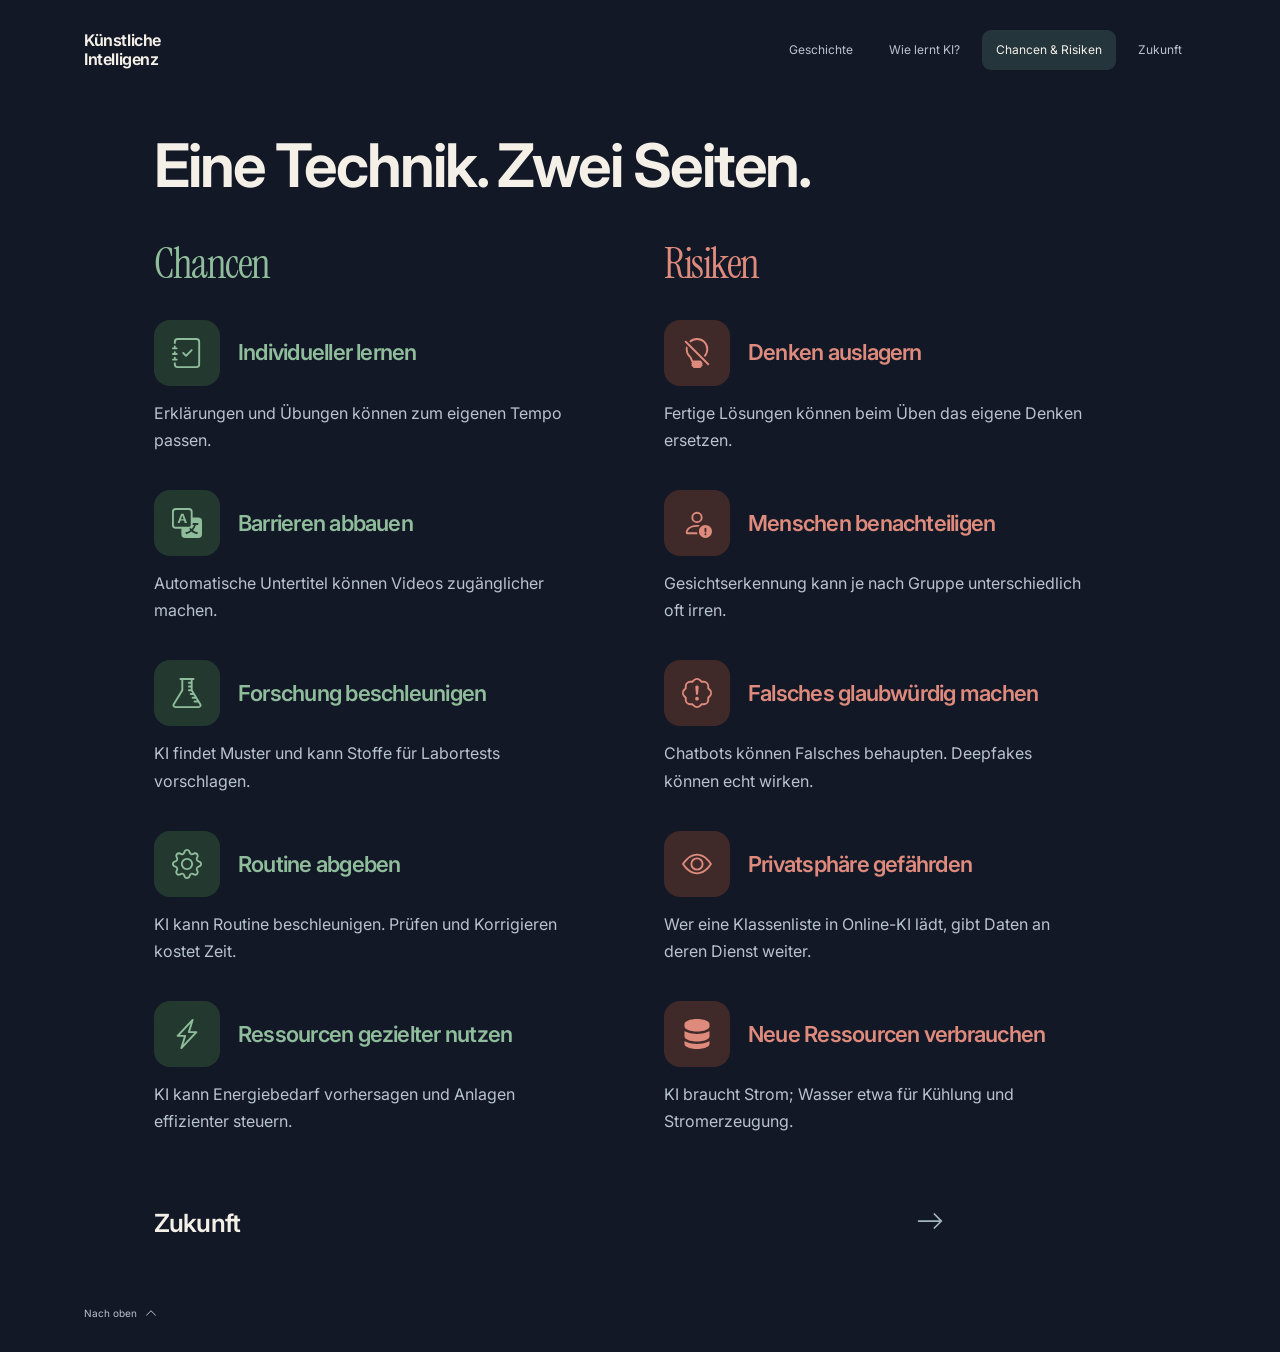
==== commit c823365b: "Refresh stylesheet cache for desktop layout update" ====
--- a/chancen-risiken.html
+++ b/chancen-risiken.html
@@ -1,4 +1,4 @@
-<!doctype html><html lang="de"><head><meta charset="utf-8"><meta name="viewport" content="width=device-width,initial-scale=1"><meta name="theme-color" content="#131826"><meta name="description" content="Eine Technik. Zwei Seiten. – Hintergründe, Beispiele und Erklärungen zur KI-Wandzeitung für Klassen 9–12."><title>Eine Technik. Zwei Seiten. · KI-Wandzeitung</title><link rel="icon" href="assets/favicon.svg" type="image/svg+xml"><link rel="preload" href="assets/fonts/Inter.woff2" as="font" type="font/woff2" crossorigin><link rel="stylesheet" href="styles.css"><script src="app.js" defer></script></head><body class="page-chancen-risiken"><a class="skip" href="#inhalt">Zum Inhalt</a><header class="site-header"><a class="brand" href="geschichte.html">Künstliche<br>Intelligenz</a><button class="menu-toggle" hidden aria-expanded="false" aria-controls="navigation">Themen <svg class="icon" viewBox="0 0 16 16" fill="currentColor" aria-hidden="true">
+<!doctype html><html lang="de"><head><meta charset="utf-8"><meta name="viewport" content="width=device-width,initial-scale=1"><meta name="theme-color" content="#131826"><meta name="description" content="Eine Technik. Zwei Seiten. – Hintergründe, Beispiele und Erklärungen zur KI-Wandzeitung für Klassen 9–12."><title>Eine Technik. Zwei Seiten. · KI-Wandzeitung</title><link rel="icon" href="assets/favicon.svg" type="image/svg+xml"><link rel="preload" href="assets/fonts/Inter.woff2" as="font" type="font/woff2" crossorigin><link rel="stylesheet" href="styles.css?v=20261111-desktop"><script src="app.js" defer></script></head><body class="page-chancen-risiken"><a class="skip" href="#inhalt">Zum Inhalt</a><header class="site-header"><a class="brand" href="geschichte.html">Künstliche<br>Intelligenz</a><button class="menu-toggle" hidden aria-expanded="false" aria-controls="navigation">Themen <svg class="icon" viewBox="0 0 16 16" fill="currentColor" aria-hidden="true">
   <path fill-rule="evenodd" d="M4.646 1.646a.5.5 0 0 1 .708 0l6 6a.5.5 0 0 1 0 .708l-6 6a.5.5 0 0 1-.708-.708L10.293 8 4.646 2.354a.5.5 0 0 1 0-.708"/>
 </svg></button><nav id="navigation" aria-label="Themen"><a href="geschichte.html" >Geschichte</a><a href="lernen.html" >Wie lernt KI?</a><a href="chancen-risiken.html" aria-current="page">Chancen &amp; Risiken</a><a href="zukunft.html" >Zukunft</a></nav></header><main id="inhalt"><header class="page-heading"><h1>Eine Technik. Zwei Seiten.</h1></header><div class="comparison-head"><h2 class="green">Chancen</h2><h2 class="red">Risiken</h2></div><div class="comparison"><section class="comparison-pair" aria-label="Individueller lernen und Denken auslagern"><article class="comparison-item green"><div class="item-heading"><span class="topic-icon"><svg class="icon" viewBox="0 0 16 16" fill="currentColor" aria-hidden="true">
   <path fill-rule="evenodd" d="M10.854 6.146a.5.5 0 0 1 0 .708l-3 3a.5.5 0 0 1-.708 0l-1.5-1.5a.5.5 0 1 1 .708-.708L7.5 8.793l2.646-2.647a.5.5 0 0 1 .708 0"/>
--- a/styles.css
+++ b/styles.css
@@ -5,8 +5,30 @@
 .learning-steps{list-style:none;margin:0;padding:0}.learning-steps>li{margin-bottom:32px}.learning-panel{background:#202633;border-radius:18px;padding:32px;display:grid;grid-template-columns:52px minmax(0,1fr) minmax(0,.95fr);align-items:center;gap:25px}.step-number{background:var(--learning-blue);color:var(--bg);font-size:28px;font-weight:650;width:52px;height:52px;border-radius:12px;display:flex;align-items:center;justify-content:center;align-self:start}.step-copy{align-self:start}.step-copy h2{font-size:24px;margin-bottom:14px}.step-copy p{font-size:16px;color:var(--secondary);max-width:340px}.step-graphic{min-width:0;display:flex;align-items:center;justify-content:center}.digit-example{margin:0;display:flex;align-items:center;flex-direction:column;gap:9px;flex-shrink:0}.digit{width:74px;height:95px;padding:12px;background:var(--text);color:var(--bg);border-radius:9px}.digit-example figcaption{font-size:10px;color:var(--secondary)}.prediction{display:flex;align-items:center;gap:20px}.prediction>.digit-example{margin-right:5px}.prediction>span{color:var(--learning-blue)}.answer{display:flex;flex-direction:column;align-items:center;line-height:1.2;gap:9px}.answer small{font-size:11px}.answer strong{font-size:48px;font-weight:500}.answer.red{color:var(--learning-red)}.answer.green{color:var(--learning-green)}.weight-example{width:100%;max-width:280px}.weight-example p{font-size:14px;color:var(--learning-green);margin-bottom:19px;line-height:1.4}.weight-example small{color:var(--secondary);font-size:10px}.bar-row{display:grid;grid-template-columns:65px 1fr;align-items:center;gap:12px;margin:12px 0;font-size:11px;color:var(--secondary)}.bar{height:9px;display:block;border-radius:5px;background:var(--learning-green)}.bar.before{width:28%;opacity:.6}.bar.after{width:90%}.more-digits{display:flex;gap:35px}.step-depth{margin:4px 32px 0 109px}.step-depth summary{font-size:14px}.test-section{background:var(--blue-field);border-radius:18px;display:flex;align-items:center;justify-content:space-between;gap:35px;padding:32px;margin:35px 0 55px}.test-section h2{font-size:25px;color:var(--learning-blue);margin-bottom:13px}.test-section p{max-width:620px}.explanation{max-width:790px}.explanation h2{margin-bottom:22px}.explanation>p{color:var(--secondary)}.explanation details{margin-top:20px}
 .comparison-head{display:grid;grid-template-columns:1fr 1fr;gap:75px;margin-bottom:35px}.comparison-head h2{font:400 42px/1 'Instrument Serif',serif;color:var(--accent)}.comparison-pair{display:grid;grid-template-columns:minmax(0,1fr) minmax(0,1fr);gap:75px;margin-bottom:55px}.comparison-item .item-heading{gap:20px;margin-bottom:20px;min-height:66px}.comparison-item h3{font-size:22px}.comparison-item>p{color:var(--secondary);max-width:420px}.comparison-item details{margin-top:12px}.mobile-label{display:none}.future-topic{margin-bottom:65px}.future-topic .item-heading{margin-bottom:27px}.future-topic h2{font-size:29px}.future-columns{display:grid;grid-template-columns:1fr 1fr;gap:45px;margin-left:89px}.future-columns h3{font-size:13px;font-weight:550;letter-spacing:0;color:var(--accent);margin-bottom:12px}.future-columns p{color:var(--secondary);font-size:16px}.possibility{background:var(--field);border-radius:14px;padding:24px;margin:-24px 0 0}.future-topic>details{margin:20px 0 0 89px}.future-topic .detail-copy{max-width:760px}.sources{margin-top:35px;max-width:790px}.sources summary{font-size:12px;color:var(--secondary)}.sources ul{padding-left:18px}.sources li{margin:10px 0;font-size:13px}.next-page{display:flex;justify-content:space-between;gap:35px;align-items:center;text-decoration:none;padding:30px 0 45px;margin-top:25px;max-width:790px}.next-page span{font-size:11px;color:var(--secondary)}.next-page strong{display:block;color:var(--text);font-size:25px;line-height:1.3;margin-top:6px;letter-spacing:-.035em}.next-page>.icon{color:var(--blue);width:28px;height:28px}.next-page:hover strong{text-decoration:underline;text-underline-offset:7px}.site-footer{display:flex;justify-content:space-between;gap:25px;padding-top:20px;padding-bottom:30px;color:var(--secondary);font-size:10px}.site-footer a{display:flex;align-items:center;gap:8px;text-decoration:none}.site-footer .icon{width:12px;height:12px}
 @keyframes arrive{from{opacity:0;transform:translateY(8px)}to{opacity:1;transform:translateY(0)}}.page-heading{animation:arrive .4s both}.epochs,.learning-steps,.comparison,.future-list{animation:arrive .4s .06s both}
+/* Compact desktop composition for the shortened poster copy. */
+@media(min-width:1001px){
+ .page-heading{padding:32px 0 40px}
+ .page-lernen main,.page-chancen-risiken main{max-width:1100px}
+ .page-geschichte main{max-width:1100px}
+ .learning-panel{gap:22px;grid-template-columns:52px minmax(0,1fr) minmax(0,.85fr)}
+ .learning-steps>li{margin-bottom:24px}
+ .comparison-pair,.comparison-head{gap:48px}
+ .comparison-pair{margin-bottom:36px}
+ .comparison-item .item-heading{gap:18px;margin-bottom:14px}
+ .future-list{display:grid;grid-template-columns:repeat(2,minmax(0,1fr));gap:48px}
+ .future-topic{margin-bottom:0}
+ .future-topic .item-heading{gap:18px;margin-bottom:20px;align-items:center;min-height:66px}
+ .future-topic h2{font-size:27px}
+ .future-columns{display:flex;flex-direction:column;gap:18px;margin-left:0}
+ .future-columns h3{margin-bottom:8px}
+ .future-columns>div:first-child{min-height:80px}
+ .possibility{margin:0;padding:22px 24px}
+ .page-zukunft .next-page{margin-top:40px}
+}
 @media(max-width:1000px){.learning-panel{grid-template-columns:48px minmax(0,1fr);gap:22px}.step-number{width:48px;height:48px}.step-graphic{grid-column:2;justify-content:flex-start;margin-top:10px}.step-copy p{max-width:620px}.step-depth{margin-left:102px}.comparison-pair,.comparison-head{gap:45px}.comparison-item .item-heading{align-items:flex-start;gap:16px}.comparison-item h3{font-size:21px}.topic-icon{width:55px;height:55px;border-radius:13px}.topic-icon .icon{width:26px;height:26px}.future-columns{margin-left:78px;gap:30px}.future-topic>details{margin-left:78px}.site-header{flex-wrap:wrap;gap:22px}#navigation{gap:4px}#navigation a{padding:9px 11px}}
 @media(max-width:600px){body{font-size:16px}.site-header{padding-top:22px;padding-bottom:10px;position:relative}.brand{font-size:15px}.brand span{font-size:9px}.menu-toggle:not([hidden]){display:flex;font-size:13px}.js-menu #navigation:not(.is-open){display:none}#navigation{width:100%;display:grid;grid-template-columns:1fr 1fr;gap:6px}#navigation a{font-size:12px;padding:12px}.page-heading{padding:37px 0 38px}h1{font-size:36px;line-height:1.14;letter-spacing:-.04em}.lead{font-size:16px;margin-top:19px}.history-intro{margin-bottom:35px;gap:17px}.history-intro p{font-size:20px}.history-intro small{font-size:11px;display:block;max-width:220px;margin-top:5px}.epoch-title{font-size:18px;max-width:300px;line-height:1.4;margin-bottom:28px}.timeline{padding-left:23px}.timeline::before{left:4px}.timeline li{grid-template-columns:1fr;gap:8px;padding-bottom:32px}.timeline li::before{left:-23px;top:8px;width:9px;height:9px}.year{font-size:23px}.timeline h3{font-size:21px;margin-bottom:10px}.history-source{font-size:10px}.epoch{margin-bottom:38px}.detail-copy{font-size:16px;line-height:1.75}.takeaway{padding:26px 23px;margin:35px 0 45px;border-radius:14px}.takeaway h2{font-size:22px;line-height:1.3}.learning-panel{padding:22px 19px;grid-template-columns:35px minmax(0,1fr);gap:16px;border-radius:14px}.step-number{width:35px;height:35px;font-size:22px;border-radius:9px}.step-copy h2{font-size:21px;line-height:1.25;margin-bottom:12px}.step-copy p{font-size:15px;line-height:1.65}.step-graphic{grid-column:1/-1;margin-top:12px;justify-content:center;padding:4px 0}.prediction{gap:20px}.digit{width:65px;height:85px;padding:11px}.answer strong{font-size:43px}.prediction>.digit-example{margin-right:0}.prediction>span .icon{width:20px;height:20px}.step-depth{margin:5px 7px 0}.step-depth summary{font-size:14px}.learning-steps>li{margin-bottom:26px}.weight-example{max-width:245px}.weight-example p{font-size:14px}.more-digits{gap:42px}.test-section{padding:25px 22px;gap:22px;align-items:flex-start;margin:30px 0 38px;border-radius:14px}.test-section h2{font-size:22px;line-height:1.2}.test-section p{font-size:15px}.test-section .digit{width:54px;height:72px;padding:8px}.test-section .digit-example{margin-top:5px}.test-section figcaption{font-size:9px;max-width:55px}.explanation h2{font-size:25px;line-height:1.25}.comparison-head{display:none}.comparison-pair{grid-template-columns:1fr;gap:30px;margin-bottom:46px}.comparison-item .item-heading{align-items:center;min-height:55px;margin-bottom:15px;gap:17px}.comparison-item h3{font-size:22px;line-height:1.25}.mobile-label{display:block;color:var(--accent);font:400 22px/1 'Instrument Serif',serif;margin-bottom:7px}.comparison-item>p{max-width:none}.comparison-item summary{font-size:14px}.comparison-item details{margin-top:9px}.future-topic{margin-bottom:45px}.future-topic .item-heading{gap:18px;margin-bottom:24px}.future-topic h2{font-size:25px}.future-columns{margin-left:0;grid-template-columns:1fr;gap:22px}.future-columns h3{font-size:12px}.possibility{padding:21px 22px;margin:0;border-radius:12px}.future-topic>details{margin:12px 0 0}.sources{margin-top:30px}.next-page{padding:25px 0 35px}.next-page strong{font-size:25px}.site-footer{align-items:flex-start;font-size:9px;gap:15px}.site-footer a:first-child{max-width:200px}.site-footer a:last-child{white-space:nowrap}}
+/* Keep related mobile content close, with a larger gap between topics. */
+@media(max-width:600px){.step-graphic{margin-top:4px}.step-depth{margin:0 7px}.step-depth summary{min-height:44px}.learning-steps>li{margin-bottom:24px}.comparison-pair{gap:22px;margin-bottom:42px}.comparison-item .item-heading{margin-bottom:10px}.future-topic .item-heading{margin-bottom:18px}.future-columns{gap:16px}.future-columns h3{margin-bottom:8px}}
 @media(max-width:360px){h1{font-size:32px}.learning-panel{padding:20px 16px;gap:13px;grid-template-columns:32px minmax(0,1fr)}.step-number{width:32px;height:32px;font-size:20px}.step-copy h2{font-size:20px}.prediction{gap:16px}.digit{width:59px;height:79px}.answer strong{font-size:40px}.comparison-item h3{font-size:20px}.topic-icon{width:50px;height:50px}.test-section{padding:22px 18px;gap:15px}.test-section .digit{width:45px;height:62px}.test-section h2{font-size:21px}}
 @media(prefers-reduced-motion:reduce){html{scroll-behavior:auto}*,*::before,*::after{animation:none!important;transition:none!important}}
 @media print{.site-header,.site-footer,.next-page,.skip{display:none}body{background:white;color:black}.detail-copy{color:black}details:not([open])>.detail-copy{display:block}summary .icon{display:none}.page-heading{padding:0 0 25px}.learning-panel,.takeaway,.test-section,.possibility{background:#eee;color:black}.timeline li,.comparison-pair,.future-topic{break-inside:avoid}}
